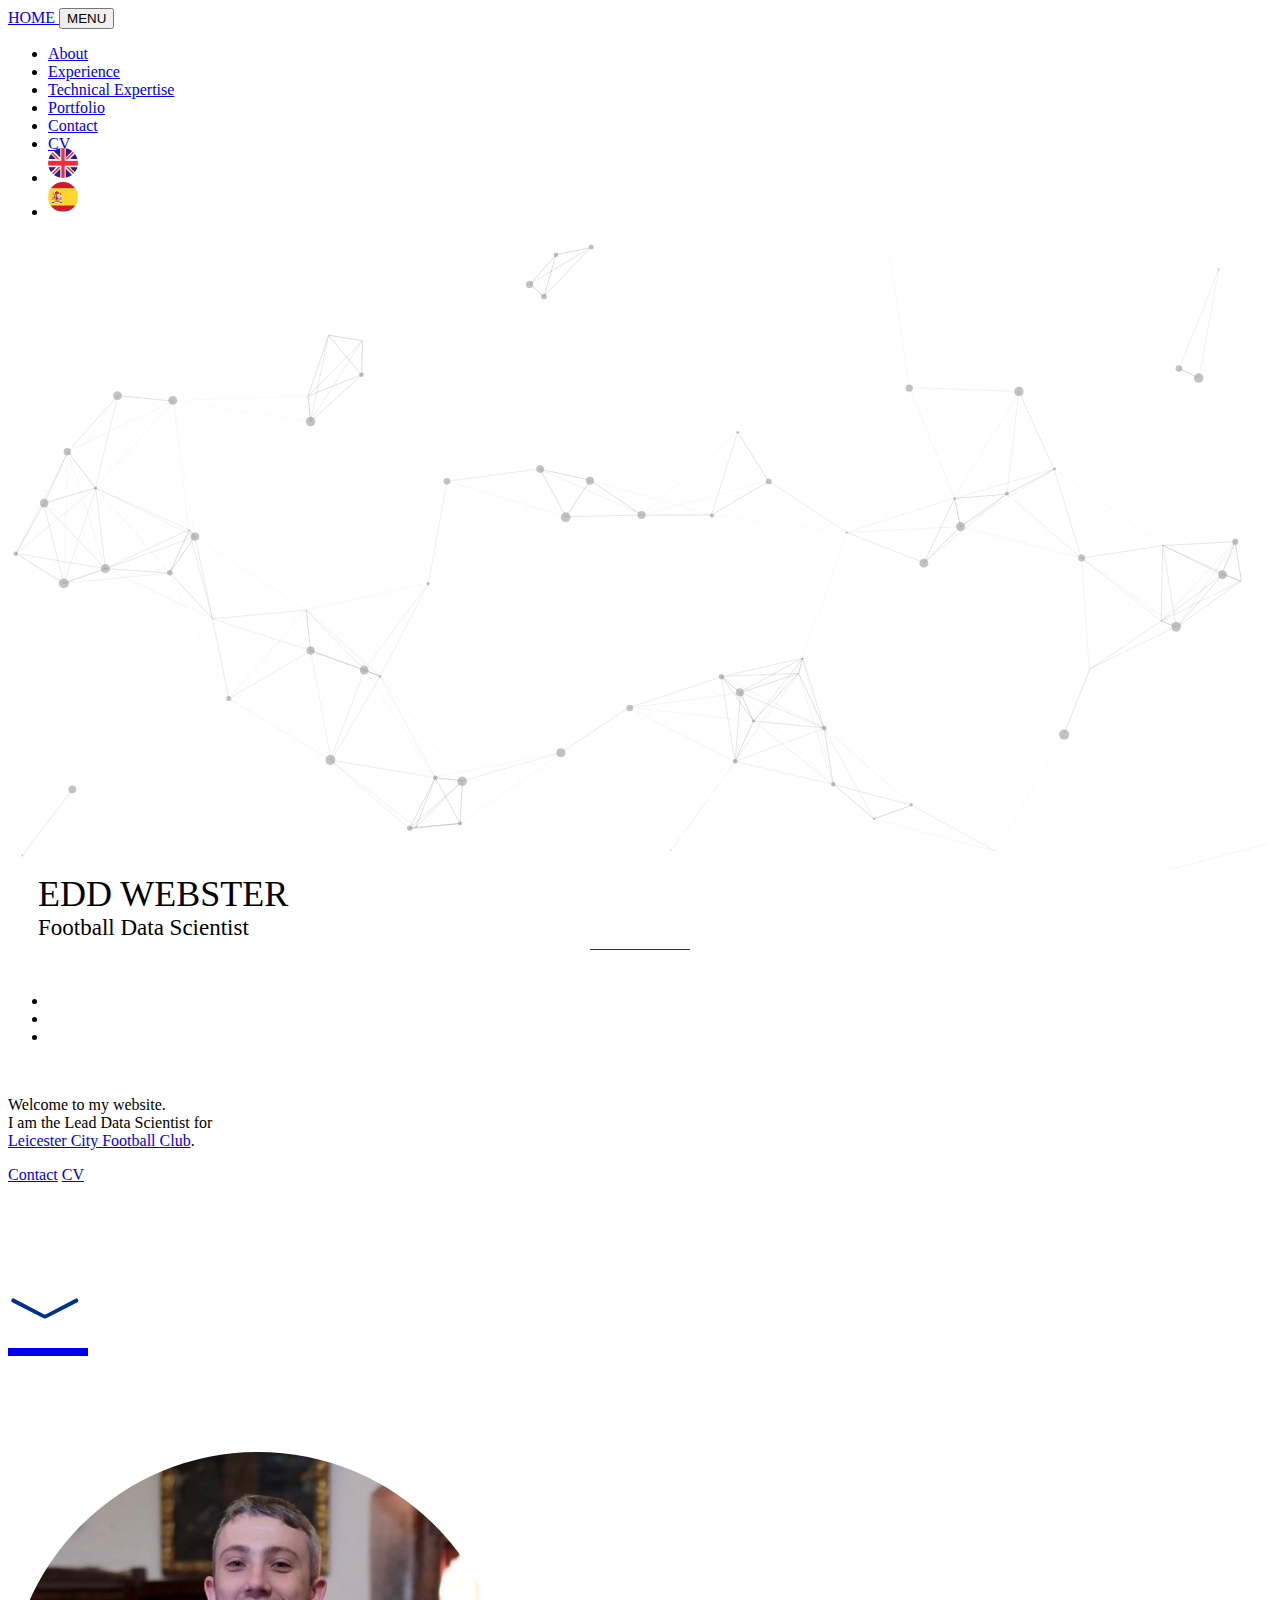
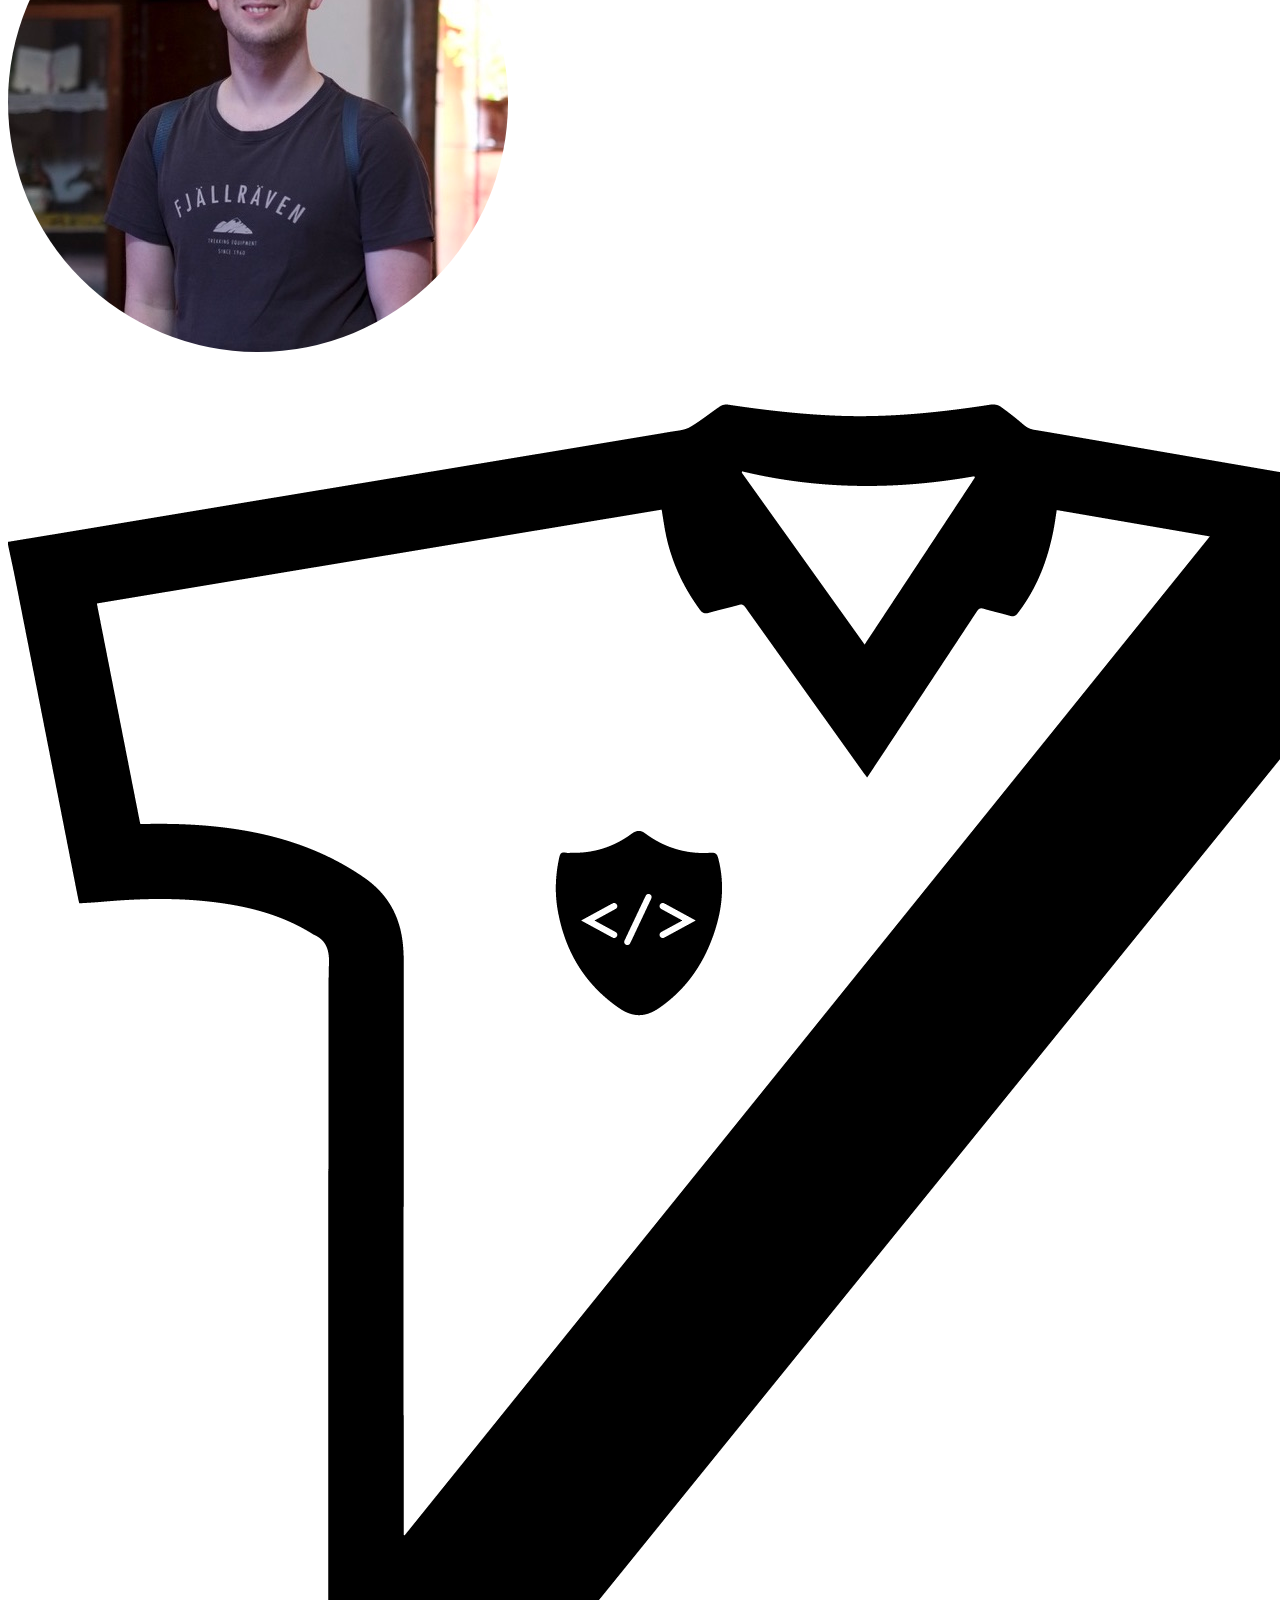
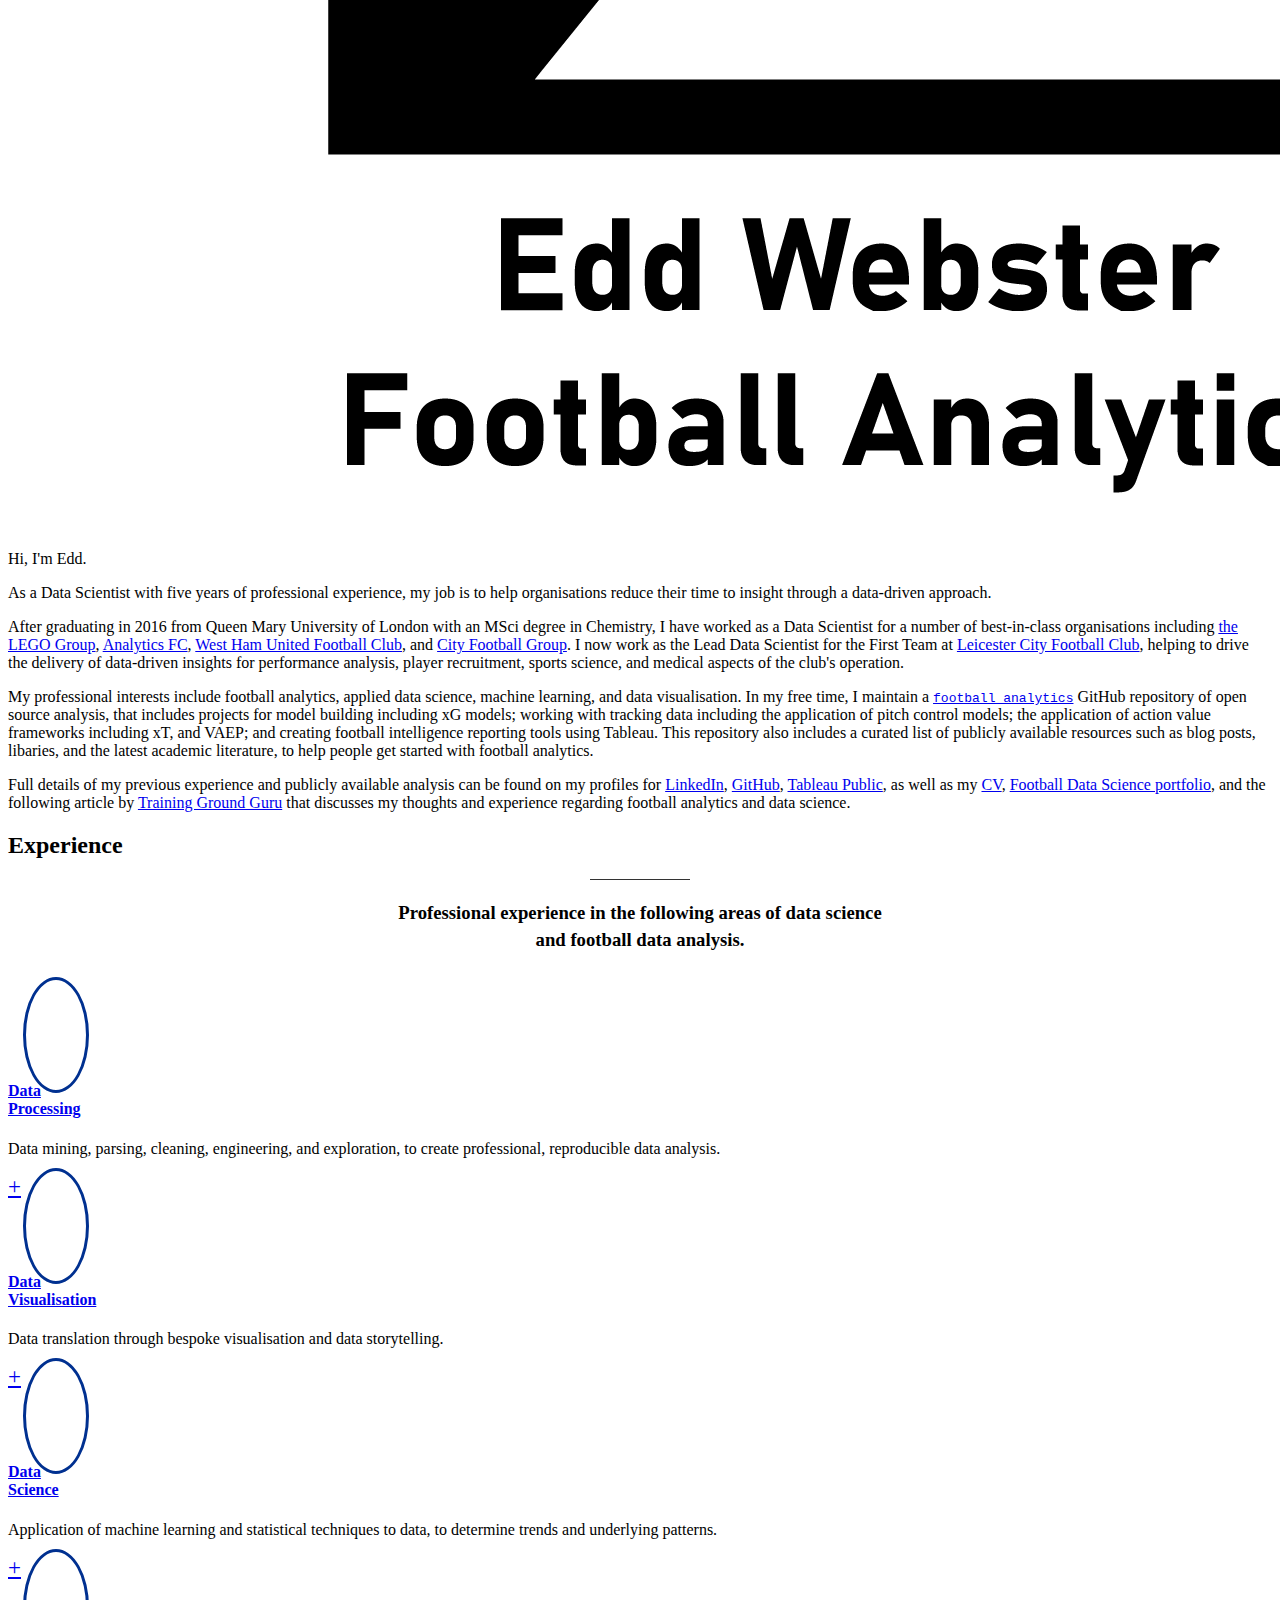
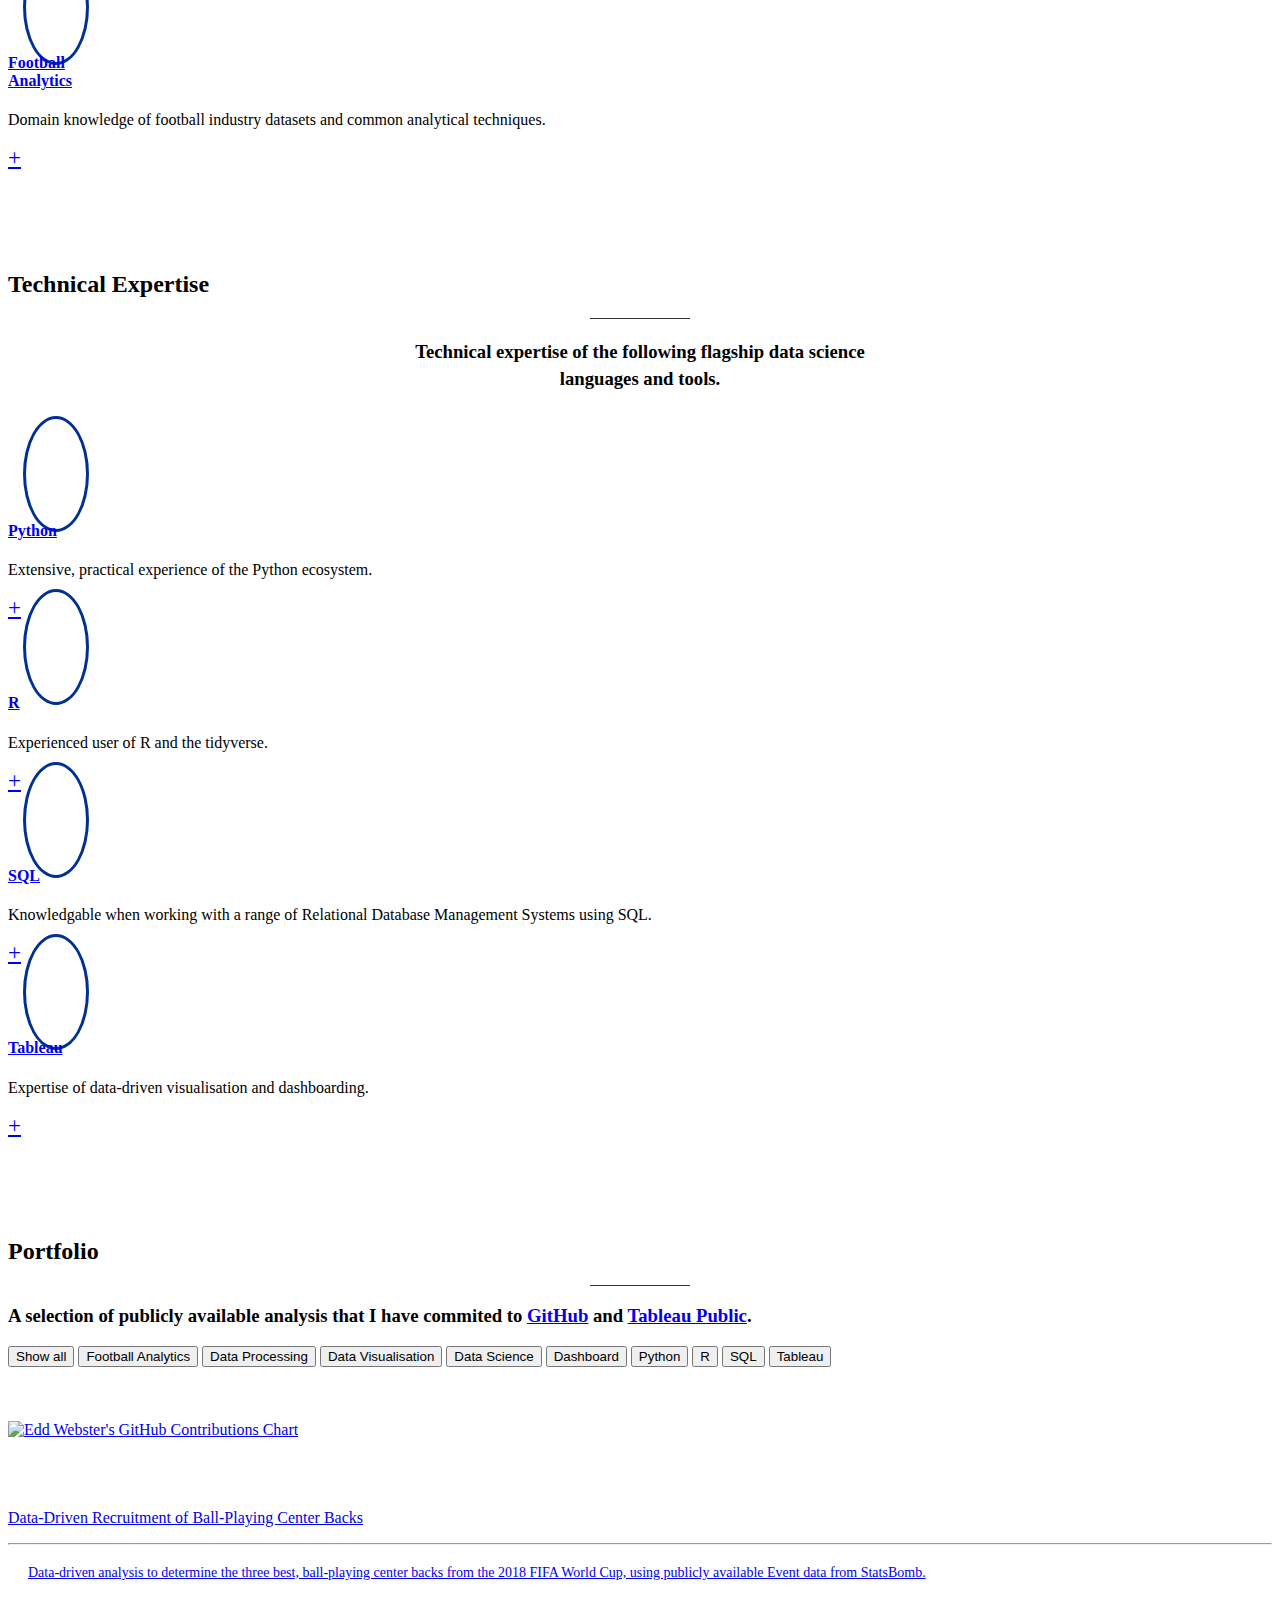
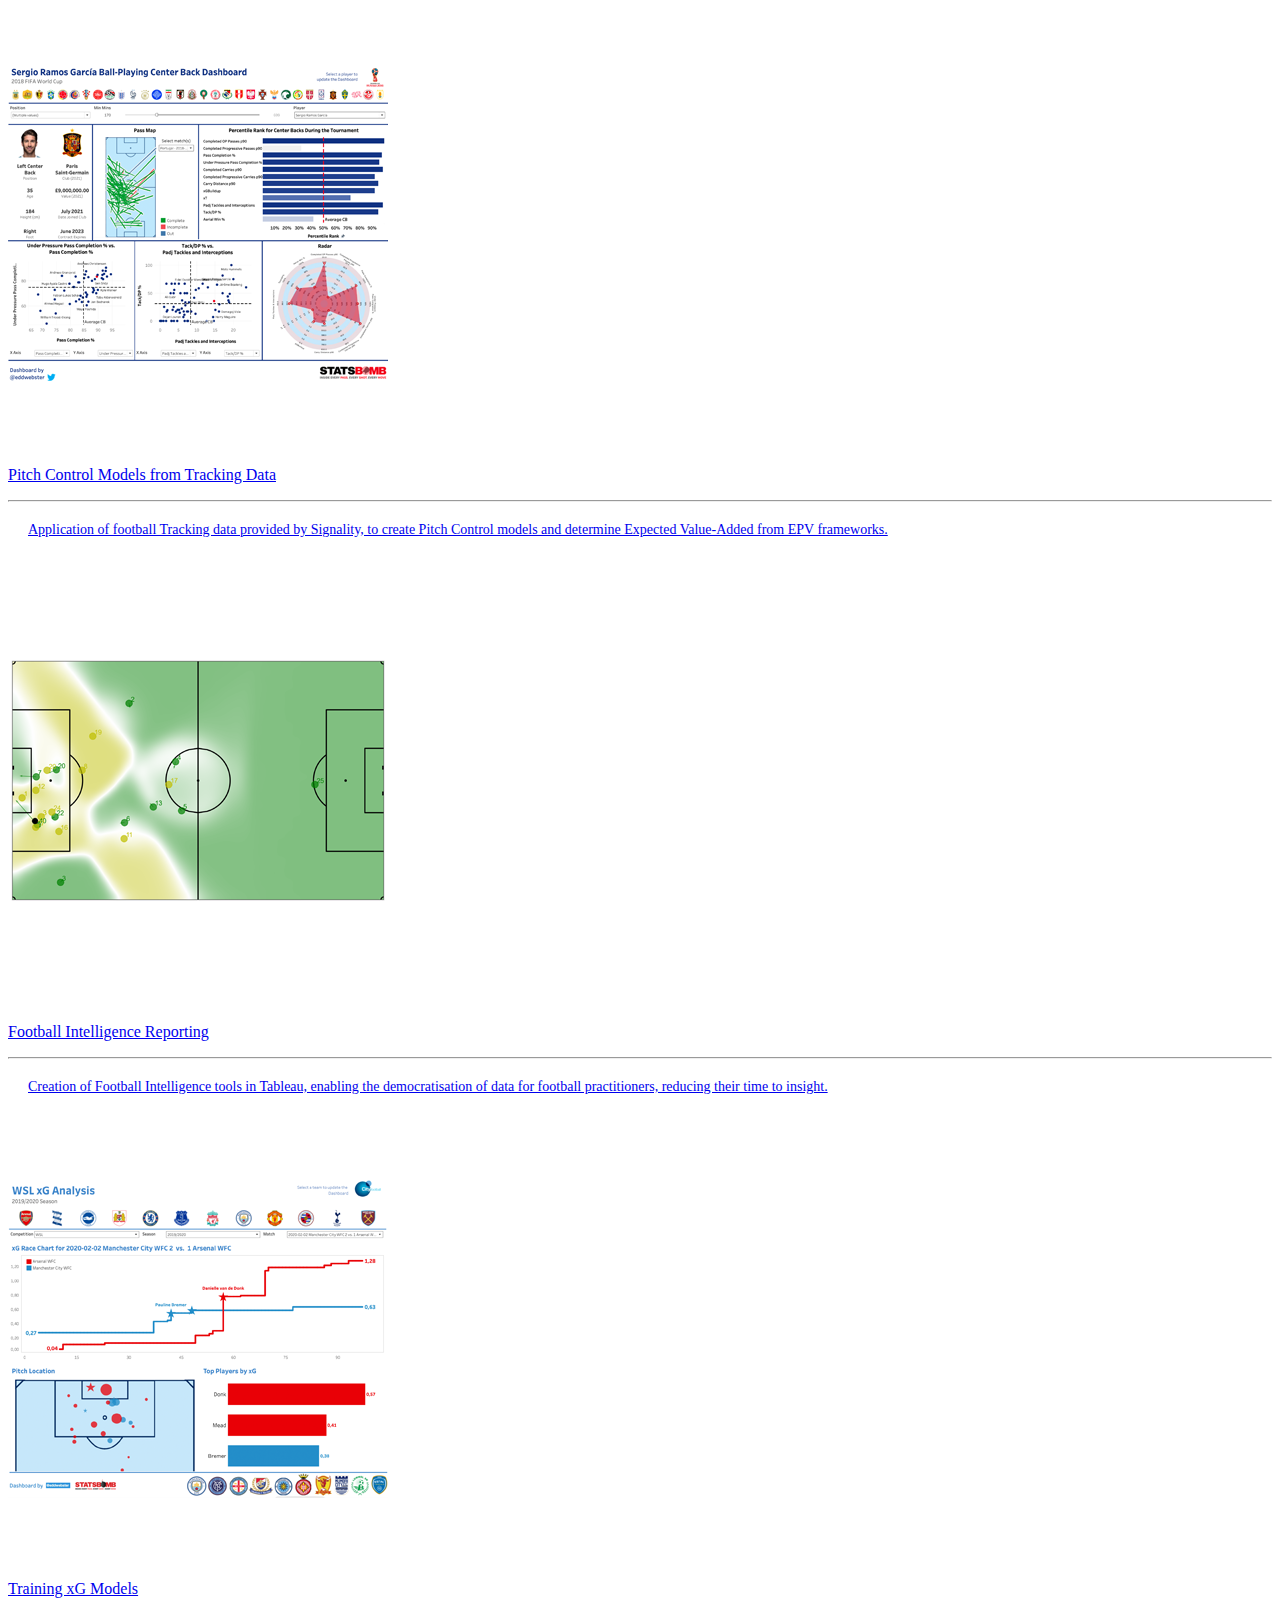
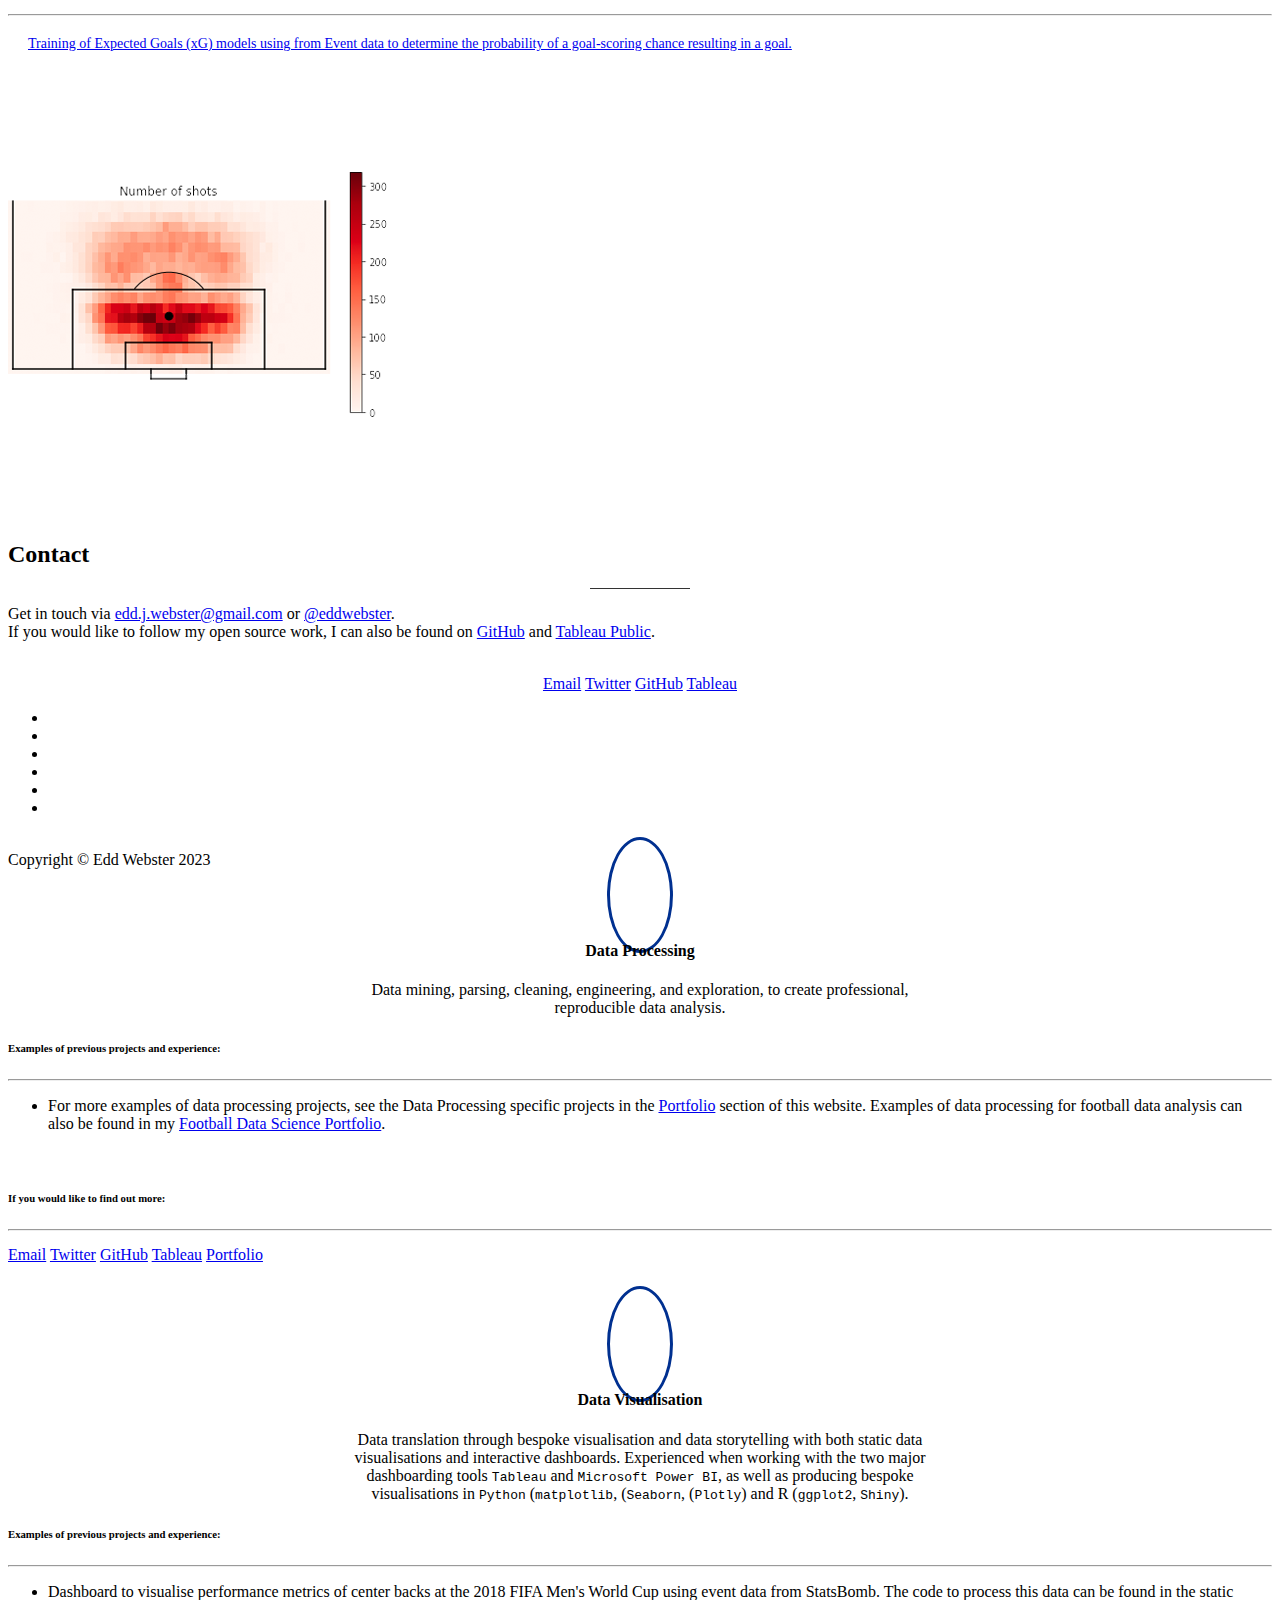
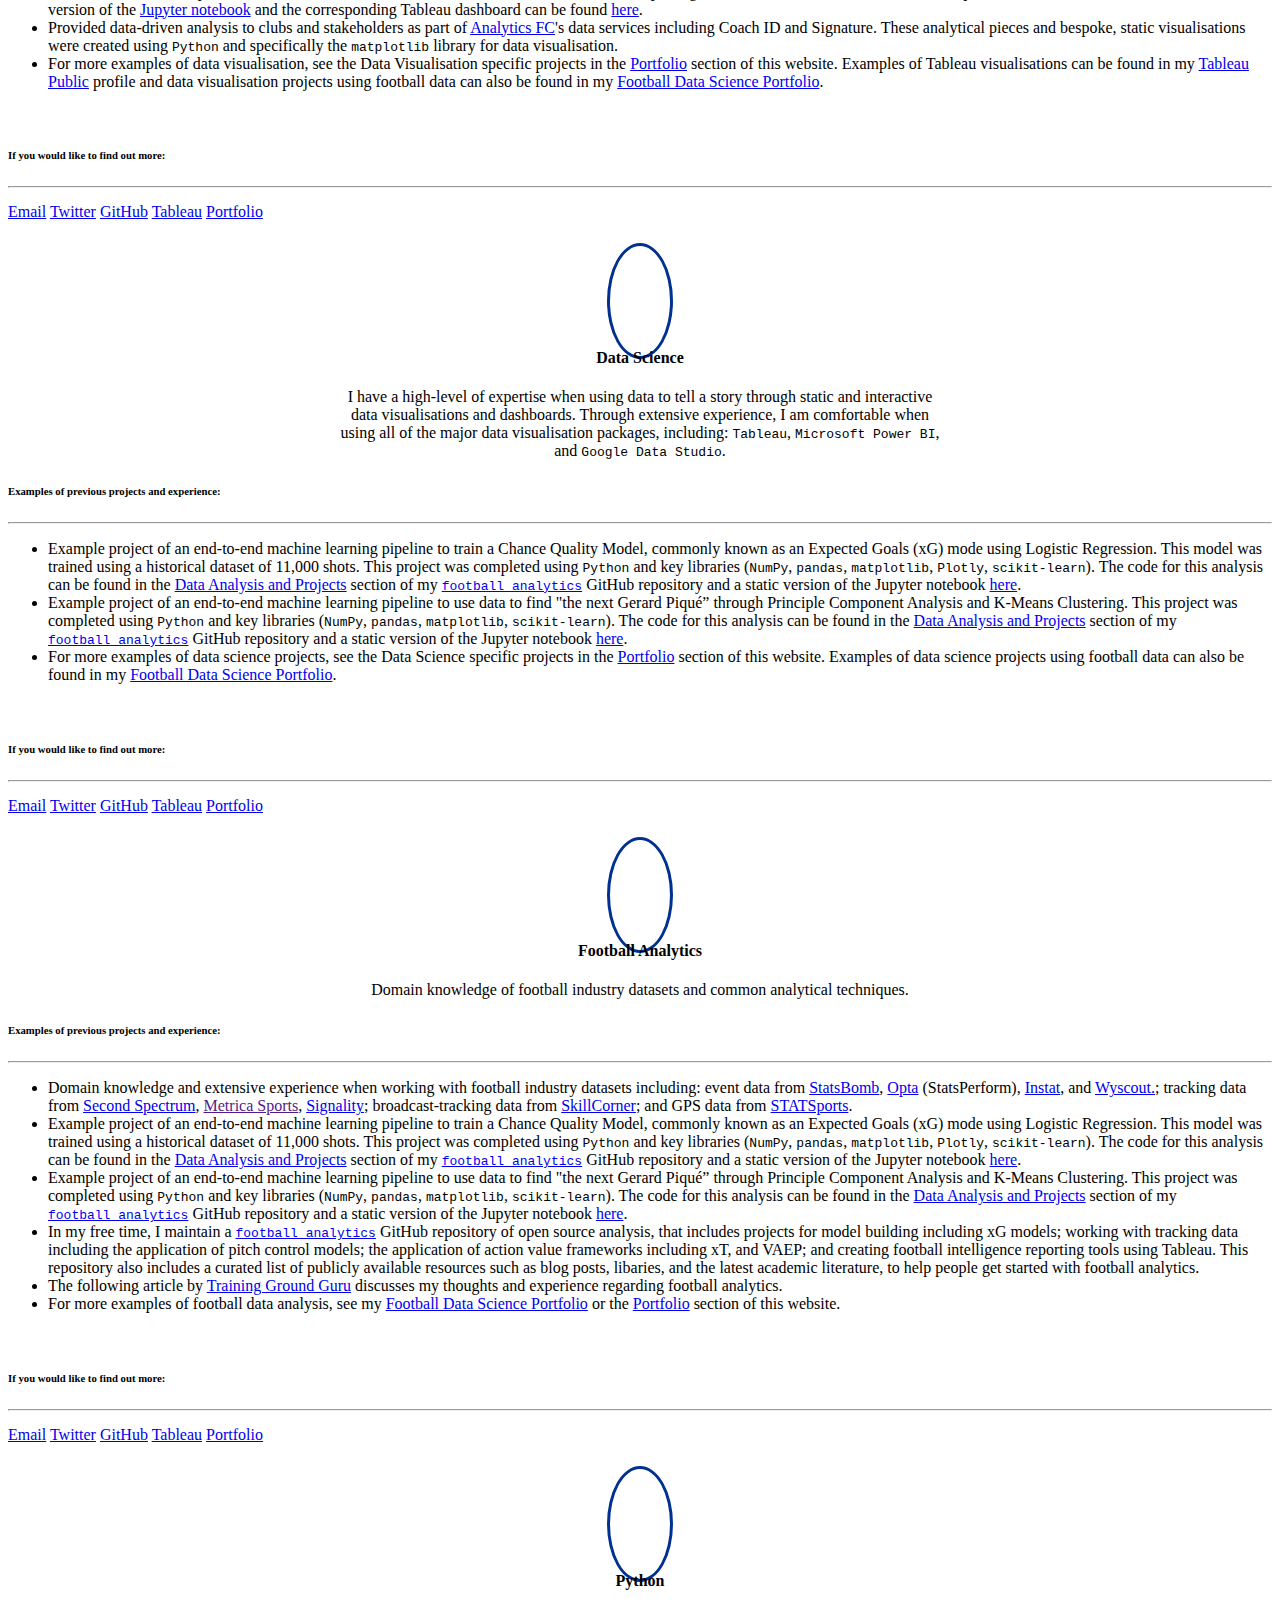
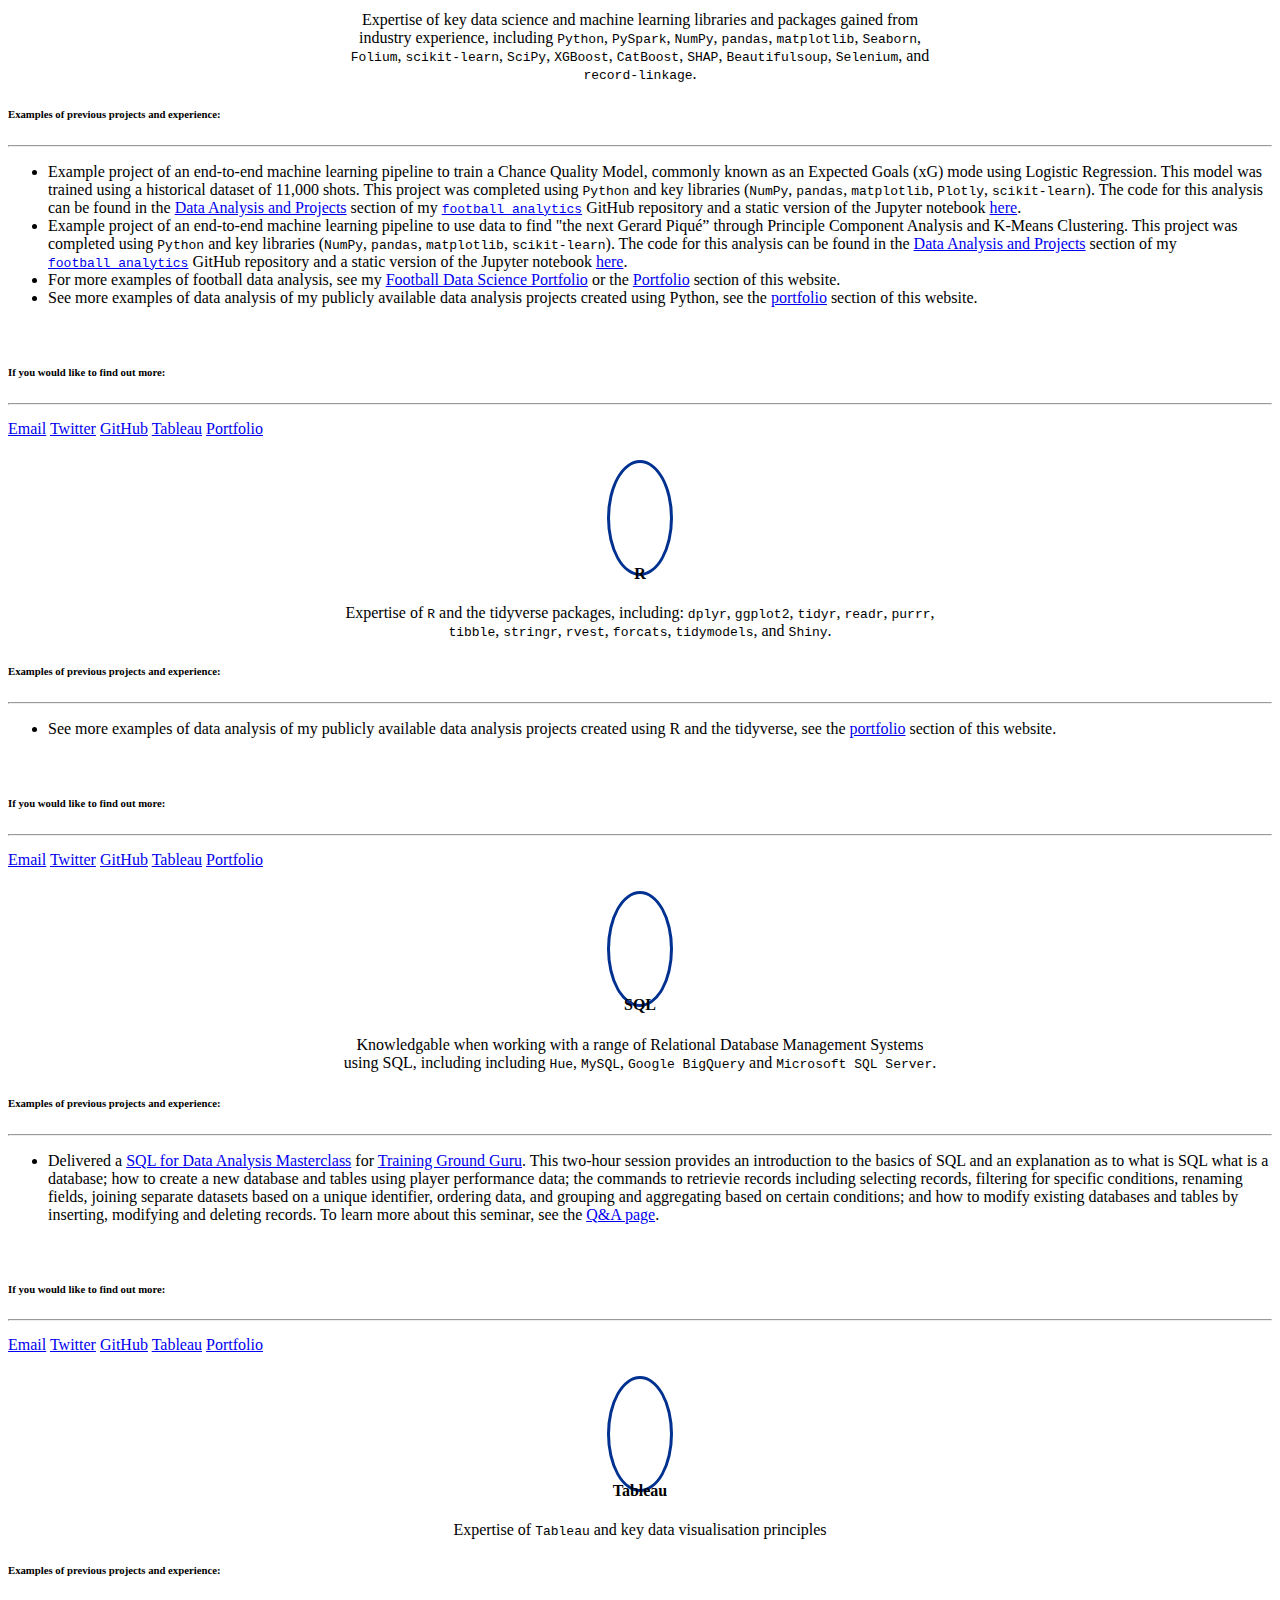
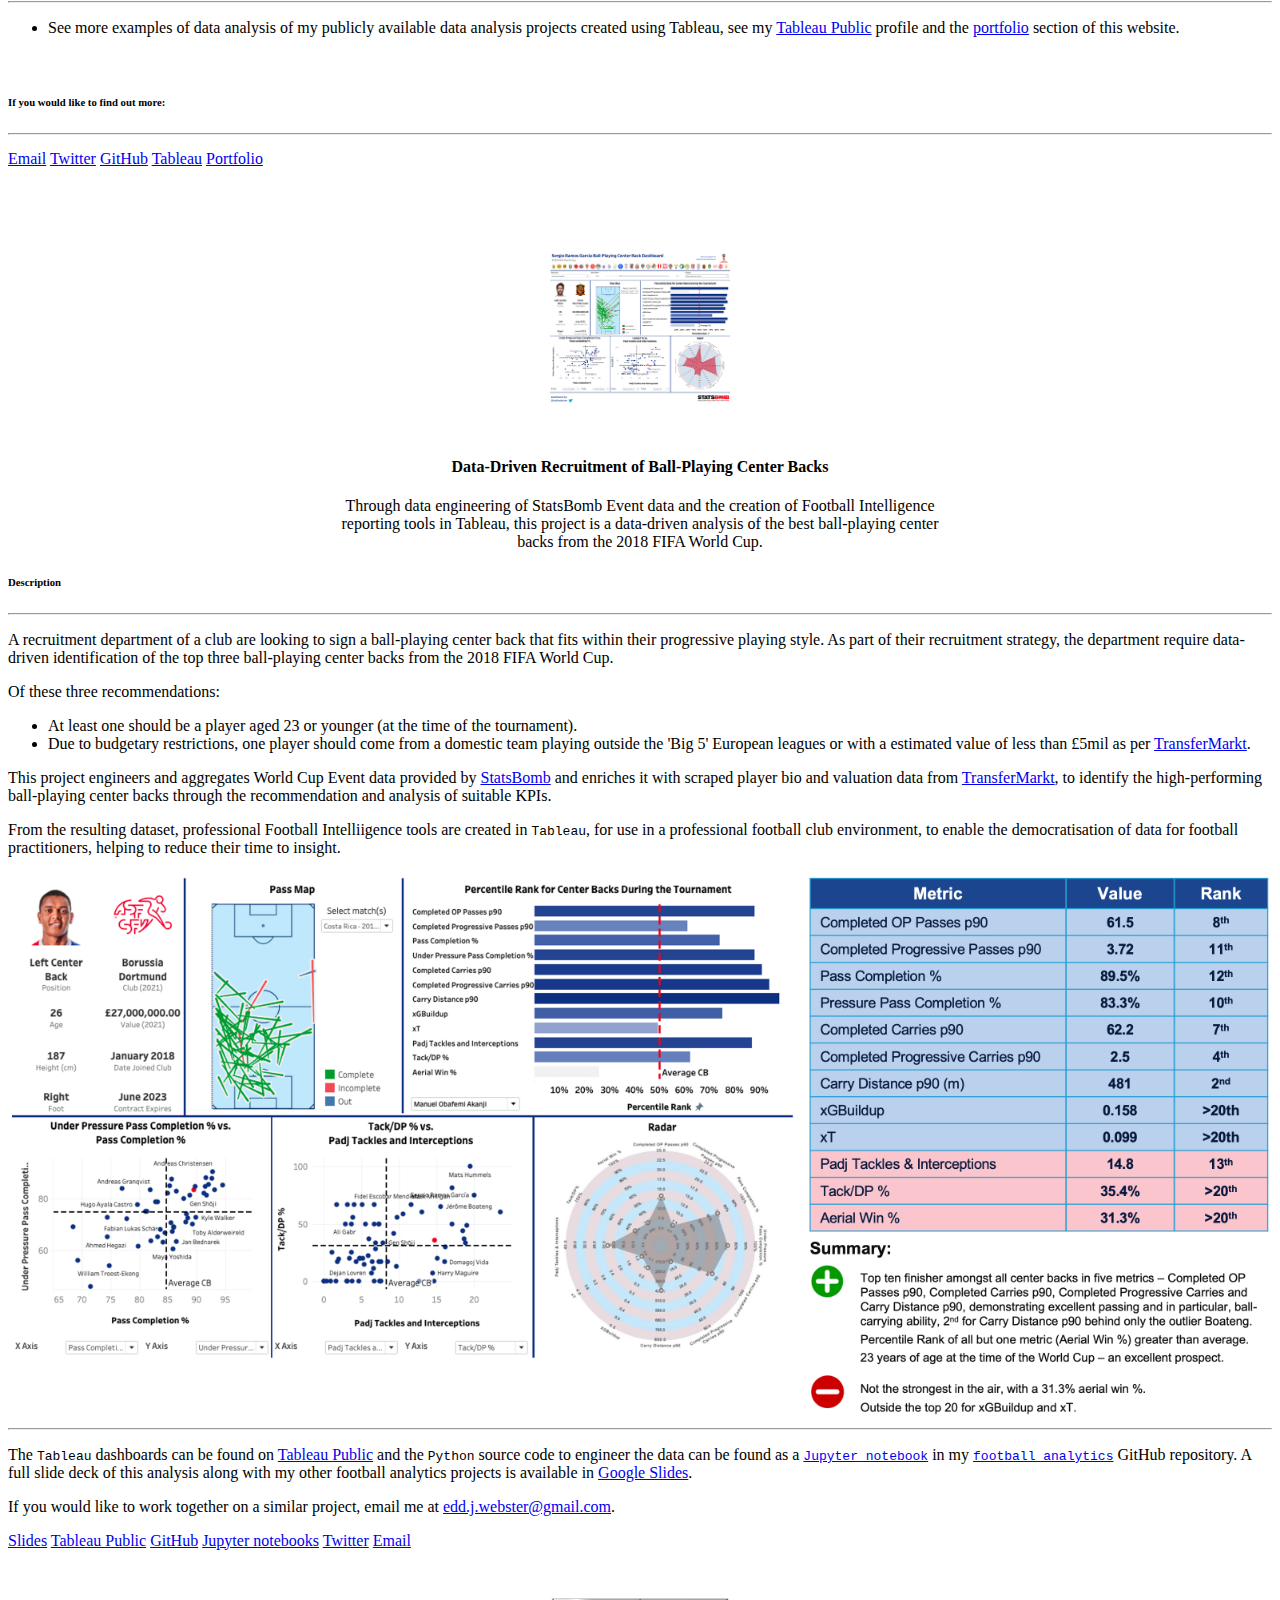
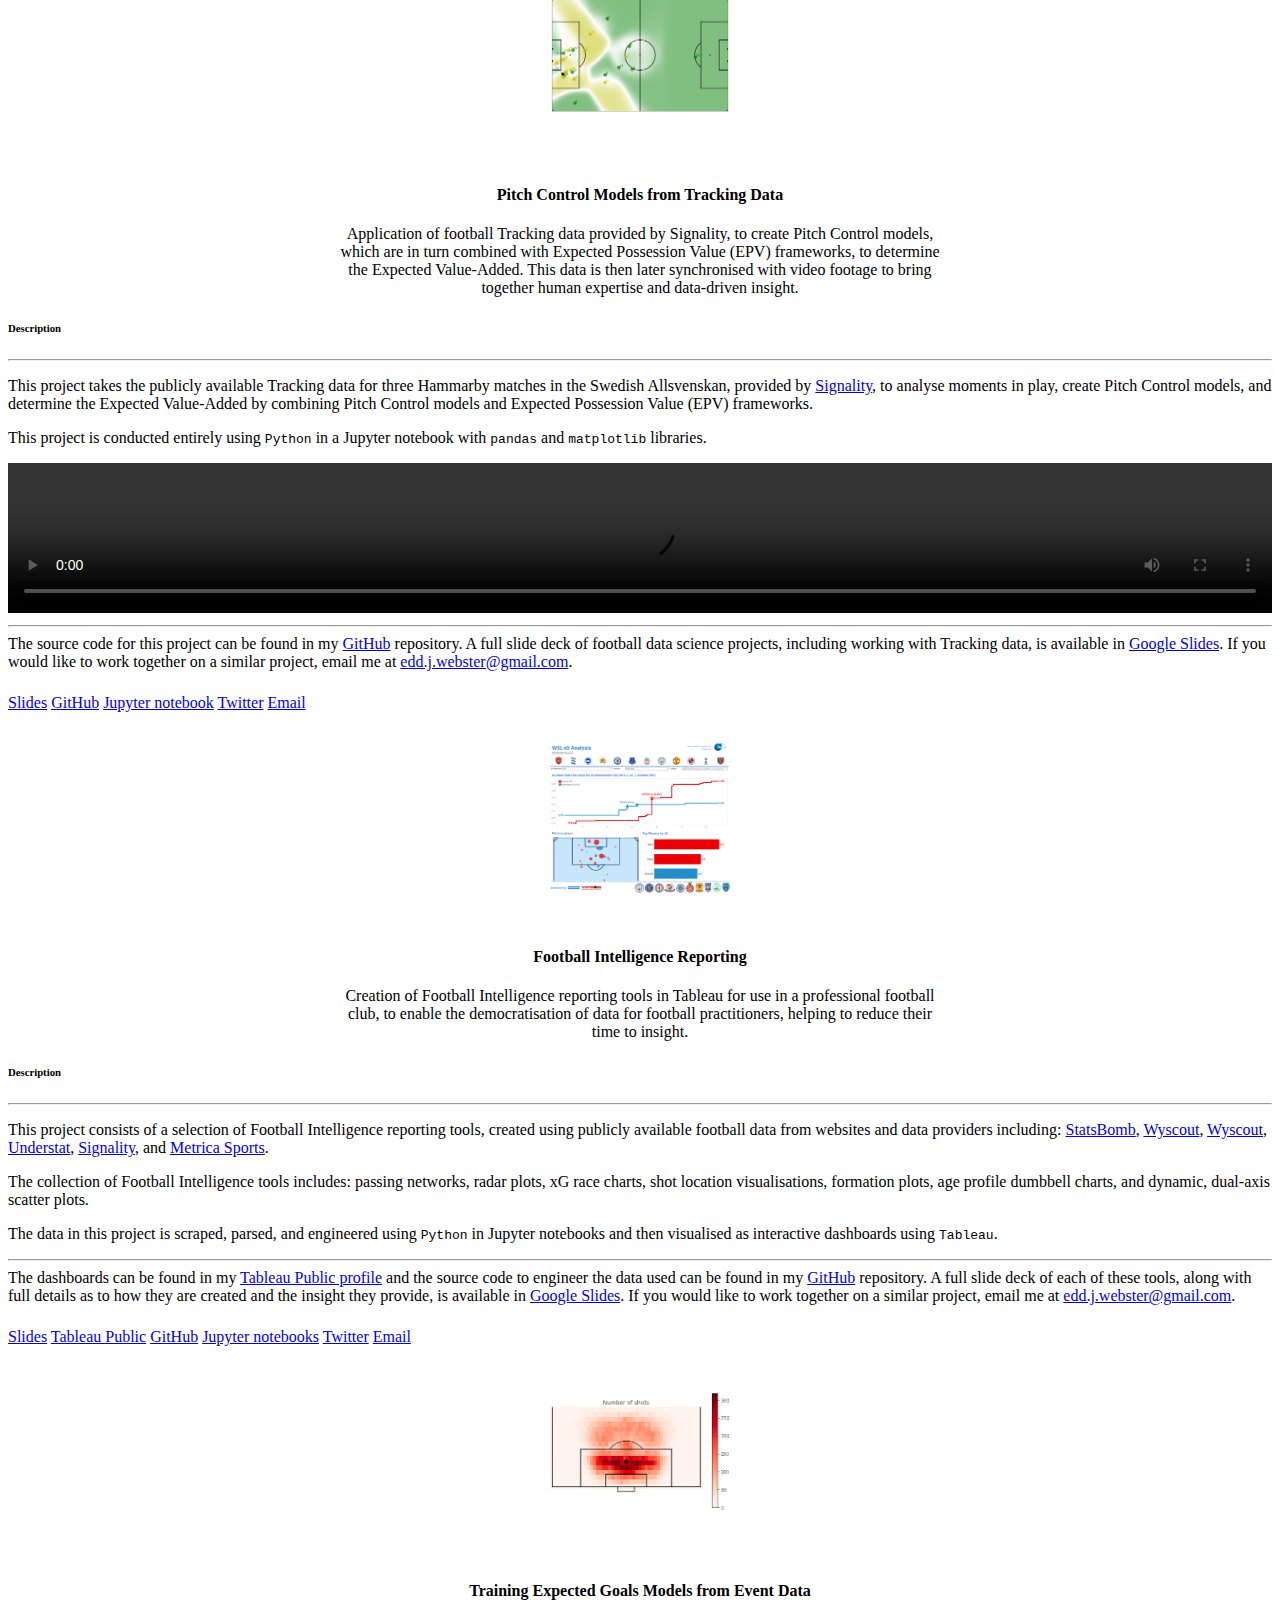
==== index.html @ 06b63a21 "Initial commit" ====
<!DOCTYPE html>
<html lang="en">
  
<meta http-equiv="content-type" content="text/html;charset=utf-8" />
<head>

    <!-- Global site tag (gtag.js) - Google Analytics -->
    <script async src="https://www.googletagmanager.com/gtag/js?id=UA-143476954-1"></script>
    <script>
      window.dataLayer = window.dataLayer || [];
      function gtag(){dataLayer.push(arguments);}
      gtag('js', new Date());

      gtag('config', 'UA-143476954-1');
    </script>

    <meta charset="utf-8">
    <title>Edd Webster | Data Scientist in Football Analytics</title>
    <meta name="viewport" content="width=device-width, initial-scale=1, shrink-to-fit=no">
    <meta name="description" content="Welcome to my page. My name is Edd Webster and I am a Data Scientist in Football Analytics.">
    <meta name="keywords" content="Edd Webster, Football Data Scientist, Lead Data Scientist, Soccer Data Scientist, Football Analytics, Soccer Analytics, Football Data Analytics, Soccer Data Analytics, Sports Analytics, Análisis de Datos de Fútbol, Data Scientist, Data Science, Data Analysis, Data Visualisation, Machine Learning, AI, Statistics, Leicester City, Lego, Data, Football, Soccer, Futbol, Sports, Analytics, Sports Stats, Python, R, SQL, Tableau, Football Data, Football Stats, Soccer Data, Expected Goals, xG">
    <meta name="author" content="Edd Webster">
    <link rel="icon" href="img/logo/Home_single_small.png">

    <!-- Control appearance when shared by social media -->
    <meta property="og:title" content="Edd Webster | Data Scientist in Football Analytics" />
    <meta property="og:image" content="img/logo/Home_single_medium.png" />
    <meta property="og:description" content="Welcome to my page. My name is Edd Webster and I am a Data Scientist in Football Analytics."/>
    <meta property='og:url' content="https://www.eddwebster.com" />
    <meta property="og:type" content="website" />

    <!-- Bootstrap core CSS -->
    <link href="vendor/bootstrap/css/bootstrap.min.css" rel="stylesheet">

    <!-- Custom fonts for this template -->
    <link href="vendor/font-awesome/css/all.css" rel="stylesheet" type="text/css">
    <link href="https://fonts.googleapis.com/css?family=Montserrat:400,700" rel="stylesheet" type="text/css">
    <link href='https://fonts.googleapis.com/css?family=Kaushan+Script' rel='stylesheet' type='text/css'>
    <link href='https://fonts.googleapis.com/css?family=Droid+Serif:400,700,400italic,700italic' rel='stylesheet' type='text/css'>
    <link href='https://fonts.googleapis.com/css?family=Roboto+Slab:400,100,300,700' rel='stylesheet' type='text/css'>

    <!-- Custom styles for this template -->
    <link href="css/agency.css" rel="stylesheet">

  </head>

  <body id="page-top">



    <!--- Navigation -->
    <nav class="navbar main-nav navbar-expand-lg fixed-top" id="mainNav">
      <div class="container">
        <a class="js-scroll-trigger" href="#page-top">
          HOME
        </a>
        <button class="navbar-toggler navbar-toggler-right" type="button" data-toggle="collapse" data-target="#navbarResponsive" aria-controls="navbarResponsive" aria-expanded="false" aria-label="Toggle navigation">
          MENU
          <i class="fa fa-bars"></i>
        </button>
        <div class="collapse navbar-collapse" id="navbarResponsive">
          <ul class="navbar-nav text-uppercase ml-auto">
            <li class="nav-item">
              <a class="nav-link js-scroll-trigger" href="#about">About</a>
            </li>
            <li class="nav-item">
              <a class="nav-link js-scroll-trigger" href="#experience">Experience</a>
            </li>
            <li class="nav-item">
              <a class="nav-link js-scroll-trigger" href="#expertise">Technical Expertise</a>
            </li>
            <li class="nav-item">
              <a class="nav-link js-scroll-trigger" href="#portfolio">Portfolio</a>
            </li>
            <li class="nav-item">
              <a class="nav-link js-scroll-trigger" href="#contact">Contact</a>
            </li>
            <li class="nav-item">
              <a class="nav-link" href="/downloads/EddWebsterCV.pdf" download>CV</a>
            </li>
            <li class="nav-item">
              <a class="nav-link" href="index.html"><img src="./img/flags/en.png" alt="English" style="border-radius: 50%; width: 30px; height: 30px; position: relative; top: -5px"></a>
            </li>
            <li class="nav-item">
              <a class="nav-link" href="index-es.html"><img src="./img/flags/es.png" alt="Español" style="border-radius: 50%; width: 30px; height: 30px; position: relative; top: -5px"></a>
            </li>
          </ul>
        </div>
      </div>
    </nav>



<!--- Landing Section -->
<header class="masthead">
  <div id="particles-js"></div>
  <div class="textlanding">
      <p style="display:inline; font-size: 36px; padding-left: 30px">EDD WEBSTER</p><br>
      <p style="display:inline; font-size: 23px; padding-left: 30px">Football Data Scientist</p>
      <hr style="width: 100px; height: 1px; border:none;color:#333;background-color:#333;">
      <br>
      <ul class="list-inline social-buttons">
        <li class="list-inline-item">
          <a href="mailto:edd.j.webster@gmail.com?Subject=Hello" target="_top">
            <i class="fas fa-at"></i>
          </a>
        </li>
        <li class="list-inline-item social-buttons">
          <a href="https://www.linkedin.com/in/eddwebster" target="_blank">
            <i class="fab fa-linkedin"></i>
          </a>
        </li>
        <li class="list-inline-item social-buttons">
          <a href="https://github.com/eddwebster" target="_blank">
            <i class="fab fa-github" style="color: white"></i>
          </a>
        </li>
      </ul>
      <br>
      <p>Welcome to my website.<br>I am the Lead Data Scientist for<br><a href="https://www.lcfc.com/" target="_blank">Leicester City Football Club</a>.</p>
      <a class="btn btn-primary btn-xl text-uppercase js-scroll-trigger" href="#contact">Contact</a>
      <a class="btn btn-primary btn-xl text-uppercase js-scroll-trigger" href="/downloads/EddWebsterCV.pdf" download>CV</a>
  </div>
  <div class="arrowlanding">
    <a class="js-scroll-trigger" href="#about"><p style="font-size: 80px; color: #003090">&#xfe40;</p></a>
  </div>
</header>


<!-- scripts -->
<script src="js/particles.js"></script>
<script src="js/appHome.js"></script>



<!--- About Section -->
<section id="about" class="bg-light" >
  <div class="container" >

    <div class="row">
      <div class="col-lg-3 text-center">
        <img class="img-fluid" src="img/edd_webster_profile.jpg" alt="Edd Webster profile picture" style="margin-bottom: 30px; border-radius: 50%">
        <br>
        <br>
        <img class="img-fluid" src="img/edd_webster_football_analytics.png" alt="Edd Webster Football Analytics" style="margin-bottom: 30px">
      </div>
      <div class="col-lg-9 text-center text-md-left">
        <p>Hi, I'm Edd.</p>
        <p>As a Data Scientist with five years of professional experience, my job is to help organisations reduce their time to insight through a data-driven approach.</p>
        <p>After graduating in 2016 from Queen Mary University of London with an MSci degree in Chemistry, I have worked as a Data Scientist for a number of best-in-class organisations including <a href="/downloads/EddWebsterCVLEGO.pdf" download>the LEGO Group</a>, <a href="https://analyticsfc.co.uk/" target="_blank">Analytics FC</a>, <a href="https://www.whufc.com/" target="_blank">West Ham United Football Club</a>, and <a href="https://www.cityfootballgroup.com/" target="_blank">City Football Group</a>. I now work as the Lead Data Scientist for the First Team at <a href="https://www.lcfc.com/" target="_blank">Leicester City Football Club</a>, helping to drive the delivery of data-driven insights for performance analysis, player recruitment, sports science, and medical aspects of the club's operation.</p>
        <p>My professional interests include football analytics, applied data science, machine learning, and data visualisation. In my free time, I maintain a <code><a href="https://github.com/eddwebster/football_analytics" target="_blank">football_analytics</a></code> GitHub repository of open source analysis, that includes projects for model building including xG models; working with tracking data including the application of pitch control models; the application of action value frameworks including xT, and VAEP; and creating football intelligence reporting tools using Tableau. This repository also includes a curated list of publicly available resources such as blog posts, libaries, and the latest academic literature, to help people get started with football analytics.</p>
        <p>Full details of my previous experience and publicly available analysis can be found on my profiles for <a href="https://www.linkedin.com/in/eddwebster/" target="_blank">LinkedIn</a>, <a href="https://github.com/eddwebster/" target="_blank">GitHub</a>, <a href="https://public.tableau.com/profile/edd.webster#!/" target="_blank">Tableau Public</a>, as well as my <a href="/downloads/EddWebsterCV.pdf" download>CV</a>, <a href="https://docs.google.com/presentation/d/1EQ4meB5Y2TGuIn3K31OdkvoI-8QlPW2MhZE8UEhZ38c/edit?usp=sharing" target="_blank">Football Data Science portfolio</a>, and the following article by <a href="https://trainingground.guru/articles/edd-webster-from-man-city-to-lego" target="_blank">Training Ground Guru</a > that discusses my thoughts and experience regarding football analytics and data science.
      </div>
    </div>


<!--- 
    <div class="row hide-if-small-screen" style="padding-top: 5%">
      <div class="col-lg-12 text-center">
        <svg width="1000" height="100">
          <line x1="0" y1="50" x2="1000" y2="50" style="stroke:black; stroke-width:1.5" />

          <circle cx="40" cy="50" r="10" stroke="#f8f9fa" stroke-width="6" fill="#003090" />
          <text text-anchor="middle" x="40" y="80" fill="black">2012</text>
          <text font-size="11" text-anchor="middle" x="100" y="30" fill="black">MSci Degree</text>
          <a href="https://www.qmul.ac.uk/" target="_blank"><text style="font-style: italic" font-size="12" text-anchor="middle" x="100" y="80" fill="#808080">QM Univ.</text></a>

          <circle cx="160" cy="50" r="10" stroke="#f8f9fa" stroke-width="6" fill="#003090" />
          <text text-anchor="middle" x="160" y="80" fill="black">2017</text>
          <text font-size="11" text-anchor="middle" x="200" y="30" fill="black">TL</text>
          <a href="https://www.volunteerics.org/" target="_blank"><text style="font-style: italic" font-size="12" text-anchor="middle" x="200" y="80" fill="#808080">ICS</text></a>
          <text font-size="11" text-anchor="middle" x="240" y="30" fill="black">Biz Analyst</text>
          <a href="http://feslighting.co.uk/" target="_blank"><text style="font-style: italic" font-size="12" text-anchor="middle" x="240" y="80" fill="#808080">FES</text></a>

          <circle cx="280" cy="50" r="10" stroke="#f8f9fa" stroke-width="6" fill="#003090" />
          <text text-anchor="middle" x="280" y="80" fill="black">2018</text>
          <text font-size="11" text-anchor="middle" x="340" y="30" fill="black">Lead Data Analyst</text>
          <a href="https://www.tourismholdingslatam.com/" target="_blank"><text style="font-style: italic" font-size="12" text-anchor="middle" x="340" y="80" fill="#808080">THL</text></a>

          <circle cx="400" cy="50" r="10" stroke="#f8f9fa" stroke-width="6" fill="#003090" />
          <text text-anchor="middle" x="400" y="80" fill="black">2019</text>
          <text font-size="11" text-anchor="middle" x="460" y="30" fill="black">MI & Insight Analyst</text>
          <a href="https://www.fisglobal.com/" target="_blank"><text style="font-style: italic" font-size="12" text-anchor="middle" x="460" y="80" fill="#808080">FIS</text></a>
          
          <circle cx="520" cy="50" r="10" stroke="#f8f9fa" stroke-width="6" fill="#003090" />
          <text text-anchor="middle" x="520" y="80" fill="black">2020</text>
          <text font-size="11" text-anchor="middle" x="580" y="30" fill="black">Data & Insight Analyst</text>
          <a href="https://www.cityfootballgroup.com/" target="_blank"><text style="font-style: italic" font-size="12" text-anchor="middle" x="580" y="80" fill="#808080">CFG</text></a>

          <circle cx="640" cy="50" r="10" stroke="#f8f9fa" stroke-width="6" fill="#003090" />
          <text text-anchor="middle" x="640" y="80" fill="black">2021</text>
          <text font-size="11" text-anchor="middle" x="700" y="30" fill="black">Sr. Data Manager</text>
          <a href="https://www.whufc.com/" target="_blank"><text style="font-style: italic" font-size="12" text-anchor="middle" x="700" y="80" fill="#808080">WHUFC</text></a>

          <circle cx="760" cy="50" r="10" stroke="#f8f9fa" stroke-width="6" fill="#003090" />
          <text text-anchor="middle" x="760" y="80" fill="black">2022</text>
          <text font-size="11" text-anchor="middle" x="820" y="30" fill="black">Data Scientist</text>
          <a href="https://www.lego.com/" target="_blank"><text style="font-style: italic" font-size="12" text-anchor="middle" x="820" y="80" fill="#808080">LEGO</text></a>

          <circle cx="880" cy="50" r="10" stroke="#f8f9fa" stroke-width="6" fill="#003090" />
          <text text-anchor="middle" x="880" y="80" fill="black">2023</text>
          <text font-size="11" text-anchor="middle" x="940" y="30" fill="black">Lead Data Scientist</text>
          <a href="https://www.lcfc.com/" target="_blank"><text style="font-style: italic" font-size="12" text-anchor="middle" x="940" y="80" fill="#808080">LCFC</text></a>

        </svg>
      </div>
    </div>
  </div>
-->
</section>



<!--- Experience Section -->
<style>
.experience-logo {
  margin: 15px;
  color: #003090;
  font-size: 45px;
  padding: 30px;
  border-radius: 50%;
  border-color: black;
  border-width: 5px;
  border: solid;
}
.experience-logo:hover {
  color: white;
  background-color: #003090;
}
</style>

<section id="experience" class="bg" >
  <div class="container" >
    <div class="row">
      <div class="col-lg-12 text-center" style="padding-bottom: 3%">
        <h2 class="section-heading text-uppercase">Experience</h2>
        <hr style="width: 100px; height: 1px; border:none;color:#333;background-color:#333;">
        <center><h3 style="max-width: 500px;  line-height: 27px;" class="section-subheading text-muted">Professional experience in the following areas of data science and football data analysis.</h3></center>
      </div>
    </div>
  <div class="row">
    <div class="col-lg-3 text-center">
      <a data-toggle="modal" href="#dataProcessing"><i class="fa fa-wrench experience-logo"></i></a>
      <a data-toggle="modal" href="#dataProcessing"><h4>Data<br>Processing</h4></a>
      <p>Data mining, parsing, cleaning, engineering, and exploration, to create professional, reproducible data analysis.</p>
      <a data-toggle="modal" href="#dataProcessing" style="font-size: 23px">+</a>
    </div>
    <div class="col-lg-3 text-center">
      <a data-toggle="modal" href="#dataVisualisation"><i class="fas fa-chart-bar experience-logo"></i></a>
      <a data-toggle="modal" href="#dataVisualisation"><h4>Data<br>Visualisation</h4></a>
      <p>Data translation through bespoke visualisation and data storytelling.</p>
      <a data-toggle="modal" href="#dataVisualisation" style="font-size: 23px">+</a>
    </div>
    <div class="col-lg-3 text-center">
      <a data-toggle="modal" href="#dataScience"><i class="fa fa-flask experience-logo"></i></a>
      <a data-toggle="modal" href="#dataScience"><h4>Data<br>Science</h4></a>
      <p>Application of machine learning and statistical techniques to data, to determine trends and underlying patterns.</p>
      <a data-toggle="modal" href="#dataScience" style="font-size: 23px">+</a>
    </div>
    <div class="col-lg-3 text-center">
      <a data-toggle="modal" href="#footballAnalytics"><i class="fa fa-futbol experience-logo"></i></a>
      <a data-toggle="modal" href="#footballAnalytics"><h4>Football<br>Analytics</h4></a>
      <p>Domain knowledge of football industry datasets and common analytical techniques.</p>
      <a data-toggle="modal" href="#footballAnalytics" style="font-size: 23px">+</a>
    </div>
  </div>
</section>



<!--- Expertise Section -->
<section class="expertise" id="expertise" style="padding-top: 0px; padding-bottom: 0px">
  <div class="parallaxwebsite">
    <div class="container" style="padding-top: 80px; padding-bottom: 80px">
      <div class="container" >
        <div class="row">
          <div class="col-lg-12 text-center" style="padding-bottom: 3%">
            <h2 class="section-heading text-uppercase">Technical Expertise</h2>
            <hr style="width: 100px; height: 1px; border:none;color:#333; background-color:#333;">
            <center><h3 style="max-width: 500px; line-height: 27px;" class="section-subheading text-muted"><b>Technical expertise of the following flagship data science languages and tools.</b></h3></center>
          </div>
      </div>
      <div class="row">
        <div class="col-lg-3 text-center">
          <a data-toggle="modal" href="#python"><i class="fab fa-python experience-logo"></i></a>
          <a data-toggle="modal" href="#python"><h4><b>Python</b></h4></a>
          <p>Extensive, practical experience of the Python ecosystem.</p>
          <a data-toggle="modal" href="#python" style="font-size: 23px">+</a>
        </div>
        <div class="col-lg-3 text-center">
          <a data-toggle="modal" href="#r"><i class="fab fa-r-project experience-logo"></i></a>
          <a data-toggle="modal" href="#r"><h4><b>R</b></h4></a>
          <p>Experienced user of R and the tidyverse.</p>
          <a data-toggle="modal" href="#r" style="font-size: 23px">+</a>
        </div>
        <div class="col-lg-3 text-center">
          <a data-toggle="modal" href="#sql"><i class="fas fa-database experience-logo"></i></a>
          <a data-toggle="modal" href="#sql"><h4><b>SQL</b></h4></a>
          <p>Knowledgable when working with a range of Relational Database Management Systems using SQL.</p>
          <a data-toggle="modal" href="#sql" style="font-size: 23px">+</a>
        </div>
        <div class="col-lg-3 text-center">
          <a data-toggle="modal" href="#tableau"><i class="fas fa-chart-area experience-logo"></i></a>
          <a data-toggle="modal" href="#tableau"><h4><b>Tableau</b></h4></a>
          <p>Expertise of data-driven visualisation and dashboarding.</p>
          <a data-toggle="modal" href="#tableau" style="font-size: 23px">+</a>
        </div>
      </div>
    </div>
  </div>
</section>



<!--- Portfolio Section -->

<style>
.explanation_portfolio{
  font-size: 14px;
  margin: 20px;
}
</style>

    <section class="bg-light" id="portfolio">
      <div class="container">
        <div class="row">
          <div class="col-lg-12 text-center">
            <h2 class="section-heading text-uppercase">Portfolio</h2>
            <hr style="width: 100px; height: 1px; border:none;color:#333;background-color:#333;">
            <h3 class="section-subheading text-muted">A selection of publicly available analysis that I have commited to <a href="https://github.com/eddwebster" target="_blank">GitHub</a> and <a href="https://public.tableau.com/app/profile/edd.webster" target="_blank">Tableau Public</a>.</h3>
            <div id="portfolio-button-container">
              <button class="btn btn-secondary active" data-portfolio-section="all">Show all</button>
              <button class="btn btn-secondary" data-portfolio-section="football">Football Analytics</button>
              <button class="btn btn-secondary" data-portfolio-section="dp">Data Processing</button>
              <button class="btn btn-secondary" data-portfolio-section="dataviz">Data Visualisation</button>
              <button class="btn btn-secondary" data-portfolio-section="ds">Data Science</button>
              <button class="btn btn-secondary" data-portfolio-section="dashboard">Dashboard</button>
              <button class="btn btn-secondary" data-portfolio-section="python">Python</button>
              <button class="btn btn-secondary" data-portfolio-section="r">R</button>
              <button class="btn btn-secondary" data-portfolio-section="sql">SQL</button>
              <button class="btn btn-secondary" data-portfolio-section="tableau">Tableau</button>
            </div>
            <br><br><br>
            <div class="col-12 social padding">
              <a href="https://github.com/eddwebster" target="_blank"><img src="http://ghchart.rshah.org/003090/eddwebster"  width="100%" alt="Edd Webster's GitHub Contributions Chart"/></a>
            </div>
          <br>
          </div>
        </div>
        <br><br>
        <div id="portfolio-items" class="row">

          <div class="col-md-3 col-sm-6 portfolio-item show column football dataviz dashboard tableau python dp">
            <a class="portfolio-link" data-toggle="modal" href="#wc-cb">
              <div class="portfolio-hover">
                <div class="portfolio-hover-content">
                  <p>Data-Driven Recruitment of Ball-Playing Center Backs</p>
                  <hr>
                  <p class="explanation_portfolio">Data-driven analysis to determine the three best, ball-playing center backs from the 2018 FIFA World Cup, using publicly available Event data from StatsBomb.</p>
                </div>
              </div>
              <img class="img-fluid" src="img/portfolio/wc-cb.png" alt="Recruitment Analysis of Ball-playing Center Backs">
            </a>
          </div>
          
          <div class="col-md-3 col-sm-6 portfolio-item show column football dataviz python dp ds">
            <a class="portfolio-link" data-toggle="modal" href="#tracking">
              <div class="portfolio-hover">
                <div class="portfolio-hover-content">
                  <p>Pitch Control Models from Tracking Data</p>
                  <hr>
                  <p class="explanation_portfolio">Application of football Tracking data provided by Signality, to create Pitch Control models and determine Expected Value-Added from EPV frameworks.</p>
                </div>
              </div>
              <img class="img-fluid" src="img/portfolio/tracking.png" alt="Application of Tracking data in Python to create Pitch Control models">
            </a>
          </div>

          <div class="col-md-3 col-sm-6 portfolio-item show column football dataviz dashboard tableau dp">
            <a class="portfolio-link" data-toggle="modal" href="#footballintelligence">
              <div class="portfolio-hover">
                <div class="portfolio-hover-content">
                  <p>Football Intelligence Reporting</p>
                  <hr>
                  <p class="explanation_portfolio">Creation of Football Intelligence tools in Tableau, enabling the democratisation of data for football practitioners, reducing their time to insight.</p>
                </div>
              </div>
              <img class="img-fluid" src="img/portfolio/footballintelligence.png" alt="Football Intelligence reporting tools in Tableau for football practitioners">
            </a>
          </div>

          <div class="col-md-3 col-sm-6 portfolio-item show column dataviz python dp ds football">
            <a class="portfolio-link" data-toggle="modal" href="#xg">
              <div class="portfolio-hover">
                <div class="portfolio-hover-content">
                  <p>Training xG Models</p>
                  <hr>
                  <p class="explanation_portfolio">Training of Expected Goals (xG) models using from Event data to determine the probability of a goal-scoring chance resulting in a goal.</p>
                </div>
              </div>
              <img class="img-fluid" src="img/portfolio/xg.png" alt="Training Expected Goal models to detemine the probability of goal-scoring chance resulting in a goal.">
            </a>
          </div>    

        </div>
      </div>
    </section>



<!--- Twitter Timeline Section -->    
  <section id="services" class="bg" >
    <div class="container">
      <div class="row">
        <div class="col-12 social padding">
          <a class="twitter-timeline" data-width="1200" data-height="600" data-link-color="#0396C9" href="https://twitter.com/eddwebster?ref_src=twsrc%5Etfw"></a><script async src="https://platform.twitter.com/widgets.js" charset="utf-8"></script>
        </div>
      </div>
    </div>
  </section>


<!--- Contact Section -->
  <section id="contact" class="bg-light">
    <div class="container">
      <div class="row">
        <div class="col-lg-12 text-center">
          <h2 class="section-heading text-uppercase" style="color: black">Contact</h2>
          <hr style="width: 100px; height: 1px; border:none;color:#333;background-color:#333;">
          <p>Get in touch via <a href="mailto:edd.j.webster@gmail.com?Subject=Hello" target="_top">edd.j.webster@gmail.com</a> or <a href="https://twitter.com/eddwebster" target="_blank">@eddwebster</a>.<br>If you would like to follow my open source work, I can also be found on <a href="https://github.com/eddwebster/" target="_blank">GitHub</a> and <a href="https://public.tableau.com/profile/edd.webster#!/" target="_blank">Tableau Public</a>.</p>
          <br>
          <div style="text-align:center">
            <a class="btn btn-primary btn-xl text-uppercase js-scroll-trigger" href="mailto:edd.j.webster@gmail.com?Subject=Hello" target="_top">Email</a>
            <a class="btn btn-primary btn-xl text-uppercase js-scroll-trigger" href="https://twitter.com/eddwebster" target="_blank">Twitter</a>
            <a class="btn btn-primary btn-xl text-uppercase js-scroll-trigger" href="https://github.com/eddwebster/" target="_blank">GitHub</a>
            <a class="btn btn-primary btn-xl text-uppercase js-scroll-trigger" href="https://public.tableau.com/profile/edd.webster#!/" target="_blank">Tableau</a>
          </div>
        </div>
      </div>
  </section>



<!--- Footer Section -->
  <footer>
    <div class="container-fluid">
      <div class="row text-center">
        <div class="col-md-12">
          <ul class="list-inline social-buttons">
            <li class="list-inline-item">
              <a href="mailto:edd.j.webster@gmail.com?Subject=Hello" target="_top">
                <i class="fas fa-at"></i>
              </a>
            </li>
            <li class="list-inline-item social-buttons">
              <a href="https://www.linkedin.com/in/eddwebster" target="_blank">
                <i class="fab fa-linkedin"></i>
              </a>
            </li>
            <li class="list-inline-item social-buttons">
              <a href="https://github.com/eddwebster" target="_blank">
                <i class="fab fa-github" style="color: white"></i>
              </a>
            </li>
            <li class="list-inline-item social-buttons">
              <a href="/downloads/EddWebsterCV.pdf" download>
                <i class="fa fa-file" style="color: white"></i>
              </a>
            </li>
            <li class="list-inline-item social-buttons">
              <a href="https://twitter.com/eddwebster" target="_blank">
                <i class="fab fa-twitter"></i>
              </a>
            </li>
            <li class="list-inline-item social-buttons">
              <a href="https://public.tableau.com/profile/edd.webster#!/" target="_blank">
                <i class="fas fa-chart-area" style="color: white"></i>
              </a>
            </li>
          </ul>
        </div>
      </div>
    </div>
    <br>
    <div class="container">
      <div class="row text-center">
        <div class="col-md-12">
          <span class="copyright">Copyright &copy; Edd Webster 2023</span>
        </div>
      </div>
    </div>
  </footer>



<!--- Modal Section -->

    <!-- Data Processing -->
    <center><div class="portfolio-modal modal fade" id="dataProcessing" tabindex="-1" role="dialog" aria-hidden="true">
      <div class="modal-dialog h-100">
        <div class="modal-content">
          <div class="close-modal" data-dismiss="modal">
            <div class="lr">
              <div class="rl"></div>
            </div>
          </div>
          <div class="container">
            <div class="row">
              <div class="col-lg-10 mx-auto">
                <div class="modal-body">
                  <i class="fa fa-wrench experience-logo"></i>
                  <h4>Data Processing</h4>
                  <p style="max-width: 600px">Data mining, parsing, cleaning, engineering, and exploration, to create professional, reproducible data analysis.</p>
                  <div style="text-align: left">
                    <h6>Examples of previous projects and experience:</h6>
                    <hr>
                    <ul>
                      <li>For more examples of data processing projects, see the Data Processing specific projects in the <a href="#portfolio"  target="_blank">Portfolio</a> section of this website. Examples of data processing for football data analysis can also be found in my <a href="https://docs.google.com/presentation/d/1EQ4meB5Y2TGuIn3K31OdkvoI-8QlPW2MhZE8UEhZ38c/edit?usp=sharing" target="_blank">Football Data Science Portfolio</a>.</li>
                    </ul>
                    <br>
                    <h6>If you would like to find out more:</h6>
                    <hr>
                    <div style="margin-top: 15px;">
                       <a class="btn btn-secondary btn text-uppercase js-scroll-trigger" href="mailto:edd.j.webster@gmail.com?Subject=Hello" target="_top">Email</a>
                       <a class="btn btn-secondary btn text-uppercase js-scroll-trigger" href="https://twitter.com/eddwebster" target="_blank">Twitter</a>
                       <a class="btn btn-secondary btn text-uppercase js-scroll-trigger" href="https://github.com/eddwebster" target="_blank">GitHub</a>
                       <a class="btn btn-secondary btn text-uppercase js-scroll-trigger" href="https://public.tableau.com/profile/edd.webster#!/" target="_blank">Tableau</a>
                       <a class="btn btn-secondary btn text-uppercase js-scroll-trigger" href="https://docs.google.com/presentation/d/1EQ4meB5Y2TGuIn3K31OdkvoI-8QlPW2MhZE8UEhZ38c/edit?usp=sharing" target="_blank">Portfolio</a>
                     </div>
                     <br><br><br>
                  </div>
              </div>
            </div>
          </div>
        </div>
      </div>
    </div></center>



    <!-- Data Visualisation -->
    <center><div class="portfolio-modal modal fade" id="dataVisualisation" tabindex="-1" role="dialog" aria-hidden="true">
      <div class="modal-dialog h-100">
        <div class="modal-content">
          <div class="close-modal" data-dismiss="modal">
            <div class="lr">
              <div class="rl"></div>
            </div>
          </div>
          <div class="container">
            <div class="row">
              <div class="col-lg-10 mx-auto">
                <div class="modal-body">
                  <i class="fas fa-chart-bar experience-logo"></i>
                  <h4>Data Visualisation</h4>
                  <p style="max-width: 600px">Data translation through bespoke visualisation and data storytelling with both static data visualisations and interactive dashboards. Experienced when working with the two major dashboarding tools <code>Tableau</code> and <code>Microsoft Power BI</code>, as well as producing bespoke visualisations in <code>Python</code> (<code>matplotlib</code>, (<code>Seaborn</code>, (<code>Plotly</code>) and R (<code>ggplot2</code>, <code>Shiny</code>).</p>
                  <div style="text-align: left">
                    <h6>Examples of previous projects and experience:</h6>
                    <hr>
                    <ul>
                      <li>Dashboard to visualise performance metrics of center backs at the 2018 FIFA Men's World Cup using event data from StatsBomb. The code to process this data can be found in the static version of the <a href="https://nbviewer.org/github/eddwebster/football_analytics/blob/master/notebooks/3_data_engineering/StatsBomb%20Data%20Engineering.ipynb" target="_blank">Jupyter notebook</a> and the corresponding Tableau dashboard can be found <a href="https://public.tableau.com/app/profile/edd.webster/viz/EddWebster-WorldCup2018AnalysisandDashboard/WC2018PlayerDashboard" target="_blank">here</a>.</li>
                      <li>Provided data-driven analysis to clubs and stakeholders as part of <a href="https://analyticsfc.co.uk/" target="_blank">Analytics FC</a>'s data services including Coach ID and Signature. These analytical pieces and bespoke, static visualisations were created using <code>Python</code> and specifically the <code>matplotlib</code> library for data visualisation.</li>
                      <li>For more examples of data visualisation, see the Data Visualisation specific projects in the <a href="#portfolio" target="_blank">Portfolio</a> section of this website. Examples of Tableau visualisations can be found in my <a href="https://public.tableau.com/app/profile/edd.webster" target="_blank">Tableau Public</a> profile and data visualisation projects using football data can also be found in my <a href="https://docs.google.com/presentation/d/1EQ4meB5Y2TGuIn3K31OdkvoI-8QlPW2MhZE8UEhZ38c/edit?usp=sharing" target="_blank">Football Data Science Portfolio</a>.</li>
                    </ul>
                    <br>
                    <h6>If you would like to find out more:</h6>
                    <hr>
                    <div style="margin-top: 15px;">
                       <a class="btn btn-secondary btn text-uppercase js-scroll-trigger" href="mailto:edd.j.webster@gmail.com?Subject=Hello" target="_top">Email</a>
                       <a class="btn btn-secondary btn text-uppercase js-scroll-trigger" href="https://twitter.com/eddwebster" target="_blank">Twitter</a>
                       <a class="btn btn-secondary btn text-uppercase js-scroll-trigger" href="https://github.com/eddwebster" target="_blank">GitHub</a>
                       <a class="btn btn-secondary btn text-uppercase js-scroll-trigger" href="https://public.tableau.com/profile/edd.webster#!/" target="_blank">Tableau</a>
                       <a class="btn btn-secondary btn text-uppercase js-scroll-trigger" href="https://docs.google.com/presentation/d/1EQ4meB5Y2TGuIn3K31OdkvoI-8QlPW2MhZE8UEhZ38c/edit?usp=sharing" target="_blank">Portfolio</a>
                     </div>
                     <br><br><br>
                  </div>
              </div>
            </div>
          </div>
        </div>
      </div>
    </div></center>



    <!-- Data Science -->
    <center><div class="portfolio-modal modal fade" id="dataScience" tabindex="-1" role="dialog" aria-hidden="true">
      <div class="modal-dialog h-100">
        <div class="modal-content">
          <div class="close-modal" data-dismiss="modal">
            <div class="lr">
              <div class="rl"></div>
            </div>
          </div>
          <div class="container">
            <div class="row">
              <div class="col-lg-10 mx-auto">
                <div class="modal-body">
                  <i class="fas fa-flask experience-logo"></i>
                  <h4>Data Science</h4>
                  <p style="max-width: 600px">I have a high-level of expertise when using data to tell a story through static and interactive data visualisations and dashboards. Through extensive experience, I am comfortable when using all of the major data visualisation packages, including: <code>Tableau</code>, <code>Microsoft Power BI</code>, and <code>Google Data Studio</code>.</p>
                  <div style="text-align: left">
                    <h6>Examples of previous projects and experience:</h6>
                    <hr>
                    <ul>
                      <li>Example project of an end-to-end machine learning pipeline to train a Chance Quality Model, commonly known as an Expected Goals (xG) mode using Logistic Regression. This model was trained using a historical dataset of 11,000 shots. This project was completed using <code>Python</code> and key libraries (<code>NumPy</code>, <code>pandas</code>, <code>matplotlib</code>, <code>Plotly</code>, <code>scikit-learn</code>). The code for this analysis can be found in the <a href="https://github.com/eddwebster/football_analytics/tree/master/notebooks/5_data_analysis_and_projects"  target="_blank">Data Analysis and Projects</a> section of my <code><a href="https://github.com/eddwebster/football_analytics" target="_blank">football_analytics</a></code> GitHub repository and a static version of the Jupyter notebook <a href="https://nbviewer.org/github/eddwebster/football_analytics/blob/master/notebooks/5_data_analysis_and_projects/xg_modeling/shots_dataset/chance_quality_modelling/1%29%20Logistic%20Regression%20Expected%20Goals%20Model.ipynb" target="_blank">here</a>.</li>
                      <li>Example project of an end-to-end machine learning pipeline to use data to find "the next Gerard Piqué” through Principle Component Analysis and K-Means Clustering. This project was completed using <code>Python</code> and key libraries (<code>NumPy</code>, <code>pandas</code>, <code>matplotlib</code>, <code>scikit-learn</code>). The code for this analysis can be found in the <a href="https://github.com/eddwebster/football_analytics/tree/master/notebooks/5_data_analysis_and_projects"  target="_blank">Data Analysis and Projects</a> section of my <code><a href="https://github.com/eddwebster/football_analytics" target="_blank">football_analytics</a></code> GitHub repository and a static version of the Jupyter notebook <a href="https://nbviewer.org/github/eddwebster/football_analytics/blob/master/notebooks/5_data_analysis_and_projects/player_similarity_and_clustering/PCA%20and%20K-Means%20Clustering%20of%20%27Pique%CC%81-like%27%20Defenders.ipynb" target="_blank">here</a>.</li>
                      <li>For more examples of data science projects, see the Data Science specific projects in the <a href="#portfolio" target="_blank">Portfolio</a> section of this website. Examples of data science projects using football data can also be found in my <a href="https://docs.google.com/presentation/d/1EQ4meB5Y2TGuIn3K31OdkvoI-8QlPW2MhZE8UEhZ38c/edit?usp=sharing" target="_blank">Football Data Science Portfolio</a>.</li>
                    </ul>
                    <br>
                    <h6>If you would like to find out more:</h6>
                    <hr>
                    <div style="margin-top: 15px;">
                       <a class="btn btn-secondary btn text-uppercase js-scroll-trigger" href="mailto:edd.j.webster@gmail.com?Subject=Hello" target="_top">Email</a>
                       <a class="btn btn-secondary btn text-uppercase js-scroll-trigger" href="https://twitter.com/eddwebster" target="_blank">Twitter</a>
                       <a class="btn btn-secondary btn text-uppercase js-scroll-trigger" href="https://github.com/eddwebster" target="_blank">GitHub</a>
                       <a class="btn btn-secondary btn text-uppercase js-scroll-trigger" href="https://public.tableau.com/profile/edd.webster#!/" target="_blank">Tableau</a>
                       <a class="btn btn-secondary btn text-uppercase js-scroll-trigger" href="https://docs.google.com/presentation/d/1EQ4meB5Y2TGuIn3K31OdkvoI-8QlPW2MhZE8UEhZ38c/edit?usp=sharing" target="_blank">Portfolio</a>
                     </div>
                     <br><br><br>
                  </div>
              </div>
            </div>
          </div>
        </div>
      </div>
    </div></center>



    <!-- Football Analytics -->
    <center><div class="portfolio-modal modal fade" id="footballAnalytics" tabindex="-1" role="dialog" aria-hidden="true">
      <div class="modal-dialog h-100">
        <div class="modal-content">
          <div class="close-modal" data-dismiss="modal">
            <div class="lr">
              <div class="rl"></div>
            </div>
          </div>
          <div class="container">
            <div class="row">
              <div class="col-lg-10 mx-auto">
                <div class="modal-body">
                  <i class="fa fa-futbol experience-logo"></i>
                  <h4>Football Analytics</h4>
                  <p style="max-width: 600px">Domain knowledge of football industry datasets and common analytical techniques.</p>
                  <div style="text-align: left">
                    <h6>Examples of previous projects and experience:</h6>
                    <hr>
                    <ul>
                      <li>Domain knowledge and extensive experience when working with football industry datasets including: event data from <a href="https://statsbomb.com/"  target="_blank">StatsBomb</a>, <a href="https://www.statsperform.com/opta/" target="_blank">Opta</a> (StatsPerform), <a href="https://www.instatsport.com/en/" target="_blank">Instat</a>, and <a href="https://wyscout.com/" target="_blank">Wyscout.</a>; tracking data from <a href="https://www.secondspectrum.com/index.html" target="_blank">Second Spectrum</a>, <a href="" target="_blank">Metrica Sports</a>, <a href="https://www.signality.com/" target="_blank">Signality</a>; broadcast-tracking data from <a href="https://www.skillcorner.com/" target="_blank">SkillCorner</a>; and GPS data from <a href="https://statsports.com/" target="_blank">STATSports</a>.</li>
                      <li>Example project of an end-to-end machine learning pipeline to train a Chance Quality Model, commonly known as an Expected Goals (xG) mode using Logistic Regression. This model was trained using a historical dataset of 11,000 shots. This project was completed using <code>Python</code> and key libraries (<code>NumPy</code>, <code>pandas</code>, <code>matplotlib</code>, <code>Plotly</code>, <code>scikit-learn</code>). The code for this analysis can be found in the <a href="https://github.com/eddwebster/football_analytics/tree/master/notebooks/5_data_analysis_and_projects"  target="_blank">Data Analysis and Projects</a> section of my <code><a href="https://github.com/eddwebster/football_analytics" target="_blank">football_analytics</a></code> GitHub repository and a static version of the Jupyter notebook <a href="https://nbviewer.org/github/eddwebster/football_analytics/blob/master/notebooks/5_data_analysis_and_projects/xg_modeling/shots_dataset/chance_quality_modelling/1%29%20Logistic%20Regression%20Expected%20Goals%20Model.ipynb" target="_blank">here</a>.</li>
                      <li>Example project of an end-to-end machine learning pipeline to use data to find "the next Gerard Piqué” through Principle Component Analysis and K-Means Clustering. This project was completed using <code>Python</code> and key libraries (<code>NumPy</code>, <code>pandas</code>, <code>matplotlib</code>, <code>scikit-learn</code>). The code for this analysis can be found in the <a href="https://github.com/eddwebster/football_analytics/tree/master/notebooks/5_data_analysis_and_projects"  target="_blank">Data Analysis and Projects</a> section of my <code><a href="https://github.com/eddwebster/football_analytics" target="_blank">football_analytics</a></code> GitHub repository and a static version of the Jupyter notebook <a href="https://nbviewer.org/github/eddwebster/football_analytics/blob/master/notebooks/5_data_analysis_and_projects/player_similarity_and_clustering/PCA%20and%20K-Means%20Clustering%20of%20%27Pique%CC%81-like%27%20Defenders.ipynb" target="_blank">here</a>.</li>
                      <li> In my free time, I maintain a <a href="https://github.com/eddwebster/football_analytics" target="_blank"><code>football_analytics</code></a> GitHub repository of open source analysis, that includes projects for model building including xG models; working with tracking data including the application of pitch control models; the application of action value frameworks including xT, and VAEP; and creating football intelligence reporting tools using Tableau. This repository also includes a curated list of publicly available resources such as blog posts, libaries, and the latest academic literature, to help people get started with football analytics.</li>
                      <li>The following article by <a href="https://trainingground.guru/articles/edd-webster-from-man-city-to-lego" target="_blank">Training Ground Guru</a> discusses my thoughts and experience regarding football analytics.</li>
                      <li>For more examples of football data analysis, see my <a href="https://docs.google.com/presentation/d/1EQ4meB5Y2TGuIn3K31OdkvoI-8QlPW2MhZE8UEhZ38c/edit?usp=sharing" target="_blank">Football Data Science Portfolio</a> or the <a href="#portfolio"  target="_blank">Portfolio</a> section of this website.</li>
                    </ul>
                    <br>
                    <h6>If you would like to find out more:</h6>
                    <hr>
                    <div style="margin-top: 15px;">
                       <a class="btn btn-secondary btn text-uppercase js-scroll-trigger" href="mailto:edd.j.webster@gmail.com?Subject=Hello" target="_top">Email</a>
                       <a class="btn btn-secondary btn text-uppercase js-scroll-trigger" href="https://twitter.com/eddwebster" target="_blank">Twitter</a>
                       <a class="btn btn-secondary btn text-uppercase js-scroll-trigger" href="https://github.com/eddwebster" target="_blank">GitHub</a>
                       <a class="btn btn-secondary btn text-uppercase js-scroll-trigger" href="https://public.tableau.com/profile/edd.webster#!/" target="_blank">Tableau</a>
                       <a class="btn btn-secondary btn text-uppercase js-scroll-trigger" href="https://docs.google.com/presentation/d/1EQ4meB5Y2TGuIn3K31OdkvoI-8QlPW2MhZE8UEhZ38c/edit?usp=sharing" target="_blank">Portfolio</a>
                     </div>
                     <br><br><br>
                  </div>
              </div>
            </div>
          </div>
        </div>
      </div>
    </div></center>



    <!-- Python -->
    <center><div class="portfolio-modal modal fade" id="python" tabindex="-1" role="dialog" aria-hidden="true">
      <div class="modal-dialog h-100">
        <div class="modal-content">
          <div class="close-modal" data-dismiss="modal">
            <div class="lr">
              <div class="rl"></div>
            </div>
          </div>
          <div class="container">
            <div class="row">
              <div class="col-lg-10 mx-auto">
                <div class="modal-body">
                  <i class="fab fa-python experience-logo"></i>
                  <h4>Python</h4>
                  <p style="max-width: 600px">Expertise of key data science and machine learning libraries and packages gained from industry experience, including <code>Python</code>, <code>PySpark</code>, <code>NumPy</code>, <code>pandas</code>, <code>matplotlib</code>, <code>Seaborn</code>, <code>Folium</code>, <code>scikit-learn</code>, <code>SciPy</code>, <code>XGBoost</code>, <code>CatBoost</code>, <code>SHAP</code>, <code>Beautifulsoup</code>, <code>Selenium</code>, and <code>record-linkage</code>.</p>
                  <div style="text-align: left">
                    <h6>Examples of previous projects and experience:</h6>
                    <hr>
                    <ul>
                      <li>Example project of an end-to-end machine learning pipeline to train a Chance Quality Model, commonly known as an Expected Goals (xG) mode using Logistic Regression. This model was trained using a historical dataset of 11,000 shots. This project was completed using <code>Python</code> and key libraries (<code>NumPy</code>, <code>pandas</code>, <code>matplotlib</code>, <code>Plotly</code>, <code>scikit-learn</code>). The code for this analysis can be found in the <a href="https://github.com/eddwebster/football_analytics/tree/master/notebooks/5_data_analysis_and_projects"  target="_blank">Data Analysis and Projects</a> section of my <code><a href="https://github.com/eddwebster/football_analytics" target="_blank">football_analytics</a></code> GitHub repository and a static version of the Jupyter notebook <a href="https://nbviewer.org/github/eddwebster/football_analytics/blob/master/notebooks/5_data_analysis_and_projects/xg_modeling/shots_dataset/chance_quality_modelling/1%29%20Logistic%20Regression%20Expected%20Goals%20Model.ipynb" target="_blank">here</a>.</li>
                      <li>Example project of an end-to-end machine learning pipeline to use data to find "the next Gerard Piqué” through Principle Component Analysis and K-Means Clustering. This project was completed using <code>Python</code> and key libraries (<code>NumPy</code>, <code>pandas</code>, <code>matplotlib</code>, <code>scikit-learn</code>). The code for this analysis can be found in the <a href="https://github.com/eddwebster/football_analytics/tree/master/notebooks/5_data_analysis_and_projects"  target="_blank">Data Analysis and Projects</a> section of my <code><a href="https://github.com/eddwebster/football_analytics" target="_blank">football_analytics</a></code> GitHub repository and a static version of the Jupyter notebook <a href="https://nbviewer.org/github/eddwebster/football_analytics/blob/master/notebooks/5_data_analysis_and_projects/player_similarity_and_clustering/PCA%20and%20K-Means%20Clustering%20of%20%27Pique%CC%81-like%27%20Defenders.ipynb" target="_blank">here</a>.</li>
                      <li>For more examples of football data analysis, see my <a href="https://docs.google.com/presentation/d/1EQ4meB5Y2TGuIn3K31OdkvoI-8QlPW2MhZE8UEhZ38c/edit?usp=sharing" target="_blank">Football Data Science Portfolio</a> or the <a href="#portfolio"  target="_blank">Portfolio</a> section of this website.</li>
                      <li>See more examples of data analysis of my publicly available data analysis projects created using Python, see the <a href="#portfolio" target="_blank">portfolio</a> section of this website.</li>
                    </ul>
                    <br>
                    <h6>If you would like to find out more:</h6>
                    <hr>
                    <div style="margin-top: 15px;">
                       <a class="btn btn-secondary btn text-uppercase js-scroll-trigger" href="mailto:edd.j.webster@gmail.com?Subject=Hello" target="_top">Email</a>
                       <a class="btn btn-secondary btn text-uppercase js-scroll-trigger" href="https://twitter.com/eddwebster" target="_blank">Twitter</a>
                       <a class="btn btn-secondary btn text-uppercase js-scroll-trigger" href="https://github.com/eddwebster" target="_blank">GitHub</a>
                       <a class="btn btn-secondary btn text-uppercase js-scroll-trigger" href="https://public.tableau.com/profile/edd.webster#!/" target="_blank">Tableau</a>
                       <a class="btn btn-secondary btn text-uppercase js-scroll-trigger" href="https://docs.google.com/presentation/d/1EQ4meB5Y2TGuIn3K31OdkvoI-8QlPW2MhZE8UEhZ38c/edit?usp=sharing" target="_blank">Portfolio</a>
                     </div>
                     <br><br><br>
                  </div>
              </div>
            </div>
          </div>
        </div>
      </div>
    </div></center>



    <!-- R -->
    <center><div class="portfolio-modal modal fade" id="r" tabindex="-1" role="dialog" aria-hidden="true">
      <div class="modal-dialog h-100">
        <div class="modal-content">
          <div class="close-modal" data-dismiss="modal">
            <div class="lr">
              <div class="rl"></div>
            </div>
          </div>
          <div class="container">
            <div class="row">
              <div class="col-lg-10 mx-auto">
                <div class="modal-body">
                  <i class="fab fa-r-project experience-logo"></i>
                  <h4>R</h4>
                  <p style="max-width: 600px">Expertise of <code>R</code> and the tidyverse packages, including: <code>dplyr</code>, <code>ggplot2</code>, <code>tidyr</code>, <code>readr</code>, <code>purrr</code>, <code>tibble</code>, <code>stringr</code>, <code>rvest</code>, <code>forcats</code>, <code>tidymodels</code>, and <code>Shiny</code>.</p>
                  <div style="text-align: left">
                    <h6>Examples of previous projects and experience:</h6>
                    <hr>
                    <ul>
                      <li>See more examples of data analysis of my publicly available data analysis projects created using R and the tidyverse, see the <a href="#portfolio" target="_blank">portfolio</a> section of this website.</li>
                    </ul>
                    <br>
                    <h6>If you would like to find out more:</h6>
                    <hr>
                    <div style="margin-top: 15px;">
                       <a class="btn btn-secondary btn text-uppercase js-scroll-trigger" href="mailto:edd.j.webster@gmail.com?Subject=Hello" target="_top">Email</a>
                       <a class="btn btn-secondary btn text-uppercase js-scroll-trigger" href="https://twitter.com/eddwebster" target="_blank">Twitter</a>
                       <a class="btn btn-secondary btn text-uppercase js-scroll-trigger" href="https://github.com/eddwebster" target="_blank">GitHub</a>
                       <a class="btn btn-secondary btn text-uppercase js-scroll-trigger" href="https://public.tableau.com/profile/edd.webster#!/" target="_blank">Tableau</a>
                       <a class="btn btn-secondary btn text-uppercase js-scroll-trigger" href="https://docs.google.com/presentation/d/1EQ4meB5Y2TGuIn3K31OdkvoI-8QlPW2MhZE8UEhZ38c/edit?usp=sharing" target="_blank">Portfolio</a>
                     </div>
                     <br><br><br>
                  </div>
              </div>
            </div>
          </div>
        </div>
      </div>
    </div></center>


    <!-- SQL -->
    <center><div class="portfolio-modal modal fade" id="sql" tabindex="-1" role="dialog" aria-hidden="true">
      <div class="modal-dialog h-100">
        <div class="modal-content">
          <div class="close-modal" data-dismiss="modal">
            <div class="lr">
              <div class="rl"></div>
            </div>
          </div>
          <div class="container">
            <div class="row">
              <div class="col-lg-10 mx-auto">
                <div class="modal-body">
                  <i class="fas fa-database experience-logo"></i>
                  <h4>SQL</h4>
                  <p style="max-width: 600px">Knowledgable when working with a range of Relational Database Management Systems using SQL, including including <code>Hue</code>, <code>MySQL</code>, <code>Google BigQuery</code> and <code>Microsoft SQL Server</code>.</p>
                  <div style="text-align: left">
                    <h6>Examples of previous projects and experience:</h6>
                    <hr>
                    <ul>
                      <li>Delivered a <a href="https://traininggroundguru.vhx.tv/products/sql-masterclass" target="_blank">SQL for Data Analysis Masterclass</a> for <a href="https://trainingground.guru/" target="_blank">Training Ground Guru</a>. This two-hour session provides an introduction to the basics of SQL and an explanation as to what is SQL what is a database; how to create a new database and tables using player performance data; the commands to retrievie records including selecting records, filtering for specific conditions, renaming fields, joining separate datasets based on a unique identifier, ordering data, and grouping and aggregating based on certain conditions; and how to modify existing databases and tables by inserting, modifying and deleting records. To learn more about this seminar, see the <a href="https://trainingground.guru/articles/edd-webster-sql-q-and-a" target="_blank">Q&A page</a>.</li>
                    </ul>
                    <br>
                    <h6>If you would like to find out more:</h6>
                    <hr>
                    <div style="margin-top: 15px;">
                       <a class="btn btn-secondary btn text-uppercase js-scroll-trigger" href="mailto:edd.j.webster@gmail.com?Subject=Hello" target="_top">Email</a>
                       <a class="btn btn-secondary btn text-uppercase js-scroll-trigger" href="https://twitter.com/eddwebster" target="_blank">Twitter</a>
                       <a class="btn btn-secondary btn text-uppercase js-scroll-trigger" href="https://github.com/eddwebster" target="_blank">GitHub</a>
                       <a class="btn btn-secondary btn text-uppercase js-scroll-trigger" href="https://public.tableau.com/profile/edd.webster#!/" target="_blank">Tableau</a>
                       <a class="btn btn-secondary btn text-uppercase js-scroll-trigger" href="https://docs.google.com/presentation/d/1EQ4meB5Y2TGuIn3K31OdkvoI-8QlPW2MhZE8UEhZ38c/edit?usp=sharing" target="_blank">Portfolio</a>
                     </div>
                     <br><br><br>
                  </div>
              </div>
            </div>
          </div>
        </div>
      </div>
    </div></center>
    


    <!-- Tableau -->
    <center><div class="portfolio-modal modal fade" id="tableau" tabindex="-1" role="dialog" aria-hidden="true">
      <div class="modal-dialog h-100">
        <div class="modal-content">
          <div class="close-modal" data-dismiss="modal">
            <div class="lr">
              <div class="rl"></div>
            </div>
          </div>
          <div class="container">
            <div class="row">
              <div class="col-lg-10 mx-auto">
                <div class="modal-body">
                  <i class="fas fa-chart-area experience-logo"></i>
                  <h4>Tableau</h4>
                  <p style="max-width: 600px">Expertise of <code>Tableau</code> and key data visualisation principles <c.</p>
                  <div style="text-align: left">
                    <h6>Examples of previous projects and experience:</h6>
                    <hr>
                    <ul>
                      <li>See more examples of data analysis of my publicly available data analysis projects created using Tableau, see my  <a href="https://public.tableau.com/app/profile/edd.webster" target="_blank">Tableau Public</a> profile and the <a href="#portfolio" target="_blank">portfolio</a> section of this website.</li>
                    </ul>
                    <br>
                    <h6>If you would like to find out more:</h6>
                    <hr>
                    <div style="margin-top: 15px;">
                       <a class="btn btn-secondary btn text-uppercase js-scroll-trigger" href="mailto:edd.j.webster@gmail.com?Subject=Hello" target="_top">Email</a>
                       <a class="btn btn-secondary btn text-uppercase js-scroll-trigger" href="https://twitter.com/eddwebster" target="_blank">Twitter</a>
                       <a class="btn btn-secondary btn text-uppercase js-scroll-trigger" href="https://github.com/eddwebster" target="_blank">GitHub</a>
                       <a class="btn btn-secondary btn text-uppercase js-scroll-trigger" href="https://public.tableau.com/profile/edd.webster#!/" target="_blank">Tableau</a>
                       <a class="btn btn-secondary btn text-uppercase js-scroll-trigger" href="https://docs.google.com/presentation/d/1EQ4meB5Y2TGuIn3K31OdkvoI-8QlPW2MhZE8UEhZ38c/edit?usp=sharing" target="_blank">Portfolio</a>
                     </div>
                     <br><br><br>
                  </div>
              </div>
            </div>
          </div>
        </div>
      </div>
    </div></center>



    <!-- Data-Driven Recruitment of Ball-Playing Center Backs -->
    <center><div class="portfolio-modal modal fade" id="wc-cb" tabindex="-1" role="dialog" aria-hidden="true">
      <div class="modal-dialog h-100">
        <div class="modal-content">
          <div class="close-modal" data-dismiss="modal">
            <div class="lr">
              <div class="rl"></div>
            </div>
          </div>
          <div class="container">
            <div class="row">
              <div class="col-lg-10 mx-auto">
                <div class="modal-body">
                  <img src="img/portfolio/wc-cb.png" width="180px"></img>
                  <h4>Data-Driven Recruitment of Ball-Playing Center Backs</h4>
                  <p style="max-width: 600px">Through data engineering of StatsBomb Event data and the creation of Football Intelligence reporting tools in Tableau, this project is a data-driven analysis of the best ball-playing center backs from the 2018 FIFA World Cup.
                    <br>
                    <div style="text-align: left">
                      <h6>Description</h6>
                      <hr>
                      <p>A recruitment department of a club are looking to sign a ball-playing center back that fits within their progressive playing style. As part of their recruitment strategy, the department require data-driven identification of the top three ball-playing center backs from the 2018 FIFA World Cup.</p>
                      <p>Of these three recommendations:
                        <ul>
                          <li>At least one should be a player aged 23 or younger (at the time of the tournament).</li>
                          <li> Due to budgetary restrictions, one player should come from a domestic team playing outside the 'Big 5' European leagues or with a estimated value of less than £5mil as per <a href="https://www.transfermarkt.com/" target="_blank">TransferMarkt</a>.</li>
                        </ul>
                      </p>
                      <p>This project engineers and aggregates World Cup Event data provided by <a href="https://statsbomb.com/" target="_blank">StatsBomb</a> and enriches it with scraped player bio and valuation data from <a href="https://www.transfermarkt.com/" target="_blank">TransferMarkt</a>, to identify the high-performing ball-playing center backs through the recommendation and analysis of suitable KPIs.</p>
                      <p>From the resulting dataset, professional Football Intelliigence tools are created in <code>Tableau</code>, for use in a professional football club environment, to enable the democratisation of data for football practitioners, helping to reduce their time to insight.</p>
                      <center><img src="img/portfolio/akanji.png" width="100%"></img></center>
                      <hr>
                      <p>The <code>Tableau</code> dashboards can be found on <a href="https://public.tableau.com/app/profile/edd.webster/viz/EddWebster-WorldCup2018AnalysisandDashboard/WC2018PlayerDashboard" target="_blank">Tableau Public</a> and the <code>Python</code> source code to engineer the data can be found as a <a href="https://github.com/eddwebster/football_analytics/blob/master/notebooks/2_data_parsing/StatsBomb%202018%20FIFA%20World%20Cup%20Data%20Parsing%20and%20Engineering.ipynb" target="_blank"><code>Jupyter notebook</code></a> in my <a href="https://github.com/eddwebster/football_analytics/" target="_blank"><code>football_analytics</code></a>  GitHub repository. A full slide deck of this analysis along with my other football analytics projects is available in <a href="https://docs.google.com/presentation/d/1EQ4meB5Y2TGuIn3K31OdkvoI-8QlPW2MhZE8UEhZ38c/edit?usp=sharing" target="_blank">Google Slides</a>.</p>
                      <p>If you would like to work together on a similar project, email me at <a href="mailto:edd.j.webster@gmail.com?Subject=Hello" target="_top">edd.j.webster@gmail.com</a>.</p></span>
                      <div style="margin-top: 5px;">
                        <a class="btn btn-secondary btn text-uppercase js-scroll-trigger" href="https://docs.google.com/presentation/d/1EQ4meB5Y2TGuIn3K31OdkvoI-8QlPW2MhZE8UEhZ38c/edit?usp=sharing" target="_blank">Slides</a>
                        <a class="btn btn-secondary btn text-uppercase js-scroll-trigger" href="https://public.tableau.com/app/profile/edd.webster/viz/EddWebster-WorldCup2018AnalysisandDashboard/WC2018PlayerDashboard" target="_blank">Tableau Public</a>
                        <a class="btn btn-secondary btn text-uppercase js-scroll-trigger" href="https://github.com/eddwebster/football_analytics" target="_blank">GitHub</a>
                        <a class="btn btn-secondary btn text-uppercase js-scroll-trigger" href="https://github.com/eddwebster/football_analytics/blob/master/notebooks/2_data_parsing/StatsBomb%202018%20FIFA%20World%20Cup%20Data%20Parsing%20and%20Engineering.ipynb" target="_blank">Jupyter notebooks</a>
                        <a class="btn btn-secondary btn text-uppercase js-scroll-trigger" href="https://twitter.com/eddwebster" target="_blank" target="_blank">Twitter</a>
                        <a class="btn btn-secondary btn text-uppercase js-scroll-trigger" href="mailto:edd.j.webster@gmail.com?Subject=Hello" target="_top">Email</a>
                      </div>
                    </div>
                </div>
            </div>
          </div>
        </div>
      </div></center>
    

    <!-- Tracking Data -->
    <center><div class="portfolio-modal modal fade" id="tracking" tabindex="-1" role="dialog" aria-hidden="true">
      <div class="modal-dialog h-100">
        <div class="modal-content">
          <div class="close-modal" data-dismiss="modal">
            <div class="lr">
              <div class="rl"></div>
            </div>
          </div>
          <div class="container">
            <div class="row">
              <div class="col-lg-10 mx-auto">
                <div class="modal-body">
                  <img src="img/portfolio/tracking.png" width="180px"></img>
                  <h4>Pitch Control Models from Tracking Data</h4>
                  <p style="max-width: 600px">Application of football Tracking data provided by Signality, to create Pitch Control models, which are in turn combined with Expected Possession Value (EPV) frameworks, to determine the Expected Value-Added. This data is then later synchronised with video footage to bring together human expertise and data-driven insight.
                  <br>
                  <div style="text-align: left">
                    <h6>Description</h6>
                    <hr>
                    <p>This project takes the publicly available Tracking data for three Hammarby matches in the Swedish Allsvenskan, provided by <a href="https://www.signality.com/" target="_blank">Signality</a>, to analyse moments in play, create Pitch Control models, and determine the Expected Value-Added by combining Pitch Control models and Expected Possession Value (EPV) frameworks.</p>
                    <p>This project is conducted entirely using <code>Python</code> in a Jupyter notebook with <code>pandas</code> and <code>matplotlib</code> libraries.</p>
                    <center><video width="100%" controls autoplay>
                      <source src="video/hammarby_if_elfsborg_22072019_combined_goal_1.mp4" type="video/mp4">
                    </video></center>
                    <hr>
                    The source code for this project can be found in my <a href="https://github.com/eddwebster/football_analytics/tree/master/notebooks/5_data_analysis_and_projects/tracking_data" target="_blank">GitHub</a> repository. A full slide deck of football data science projects, including working with Tracking data, is available in <a href="https://docs.google.com/presentation/d/1EQ4meB5Y2TGuIn3K31OdkvoI-8QlPW2MhZE8UEhZ38c/edit?usp=sharing" target="_blank">Google Slides</a>. If you would like to work together on a similar project, email me at <a href="mailto:edd.j.webster@gmail.com?Subject=Hello" target="_top">edd.j.webster@gmail.com</a>.</span>
                    <br><br>
                    <div style="margin-top: 5px;">
                      <a class="btn btn-secondary btn text-uppercase js-scroll-trigger" href="https://docs.google.com/presentation/d/1EQ4meB5Y2TGuIn3K31OdkvoI-8QlPW2MhZE8UEhZ38c/edit?usp=sharing" target="_blank">Slides</a>
                      <a class="btn btn-secondary btn text-uppercase js-scroll-trigger" href="https://github.com/eddwebster/football_analytics/tree/master/notebooks/5_data_analysis_and_projects/tracking_data" target="_blank">GitHub</a>
                      <a class="btn btn-secondary btn text-uppercase js-scroll-trigger" href="https://github.com/eddwebster/football_analytics/tree/master/notebooks/5_data_analysis_and_projects/tracking_data" target="_blank">Jupyter notebook</a>
                      <a class="btn btn-secondary btn text-uppercase js-scroll-trigger" href="https://twitter.com/eddwebster" target="_blank" target="_blank">Twitter</a>
                      <a class="btn btn-secondary btn text-uppercase js-scroll-trigger" href="mailto:edd.j.webster@gmail.com?Subject=Hello" target="_top">Email</a>
                    </div>
                  </div>
              </div>
          </div>
        </div>
      </div>
    </div></center>



    <!-- Football Intelligence Tools -->
    <center><div class="portfolio-modal modal fade" id="footballintelligence" tabindex="-1" role="dialog" aria-hidden="true">
      <div class="modal-dialog h-100">
        <div class="modal-content">
          <div class="close-modal" data-dismiss="modal">
            <div class="lr">
              <div class="rl"></div>
            </div>
          </div>
          <div class="container">
            <div class="row">
              <div class="col-lg-10 mx-auto">
                <div class="modal-body">
                  <img src="img/portfolio/footballintelligence.png" width="180px"></img>
                  <h4>Football Intelligence Reporting</h4>
                  <p style="max-width: 600px">Creation of Football Intelligence reporting tools in Tableau for use in a professional football club, to enable the democratisation of data for football practitioners, helping to reduce their time to insight.
                  <br>
                  <div style="text-align: left">
                    <h6>Description</h6>
                    <hr>
                    <p>This project consists of a selection of Football Intelligence reporting tools, created using publicly available football data from websites and data providers including: <a href="https://statsbomb.com/" target="_blank">StatsBomb</a>, <a href="https://wyscout.com/" target="_blank">Wyscout</a>, <a href="https://www.transfermarkt.com/" target="_blank">Wyscout</a>, <a href="https://understat.com/" target="_blank">Understat</a>, <a href="https://www.signality.com/" target="_blank">Signality</a>, and <a href="https://metrica-sports.com/" target="_blank">Metrica Sports</a>.</p>
                    <p>The collection of Football Intelligence tools includes: passing networks, radar plots, xG race charts, shot location visualisations, formation plots, age profile dumbbell charts, and dynamic, dual-axis scatter plots.</p>
                    <p>The data in this project is scraped, parsed, and engineered using <code>Python</code> in Jupyter notebooks and then visualised as interactive dashboards using <code>Tableau</code>.</p>
                    <hr>
                    The dashboards can be found in my <a href="https://public.tableau.com/profile/edd.webster#!/" target="_blank">Tableau Public profile</a> and the source code to engineer the data used can be found in my <a href="https://github.com/eddwebster/football_analytics/tree/master/notebooks/" target="_blank">GitHub</a> repository. A full slide deck of each of these tools, along with full details as to how they are created and the insight they provide, is available in <a href="https://docs.google.com/presentation/d/1EQ4meB5Y2TGuIn3K31OdkvoI-8QlPW2MhZE8UEhZ38c/edit?usp=sharing" target="_blank">Google Slides</a>. If you would like to work together on a similar project, email me at <a href="mailto:edd.j.webster@gmail.com?Subject=Hello" target="_top">edd.j.webster@gmail.com</a>.</span>
                    <br><br>
                    <div style="margin-top: 5px;">
                      <a class="btn btn-secondary btn text-uppercase js-scroll-trigger" href="https://docs.google.com/presentation/d/1EQ4meB5Y2TGuIn3K31OdkvoI-8QlPW2MhZE8UEhZ38c/edit?usp=sharing" target="_blank">Slides</a>
                      <a class="btn btn-secondary btn text-uppercase js-scroll-trigger" href="https://public.tableau.com/profile/edd.webster#!/" target="_blank">Tableau Public</a>
                      <a class="btn btn-secondary btn text-uppercase js-scroll-trigger" href="https://github.com/eddwebster/football_analytics" target="_blank">GitHub</a>
                      <a class="btn btn-secondary btn text-uppercase js-scroll-trigger" href="https://github.com/eddwebster/football_analytics/tree/master/notebooks/" target="_blank">Jupyter notebooks</a>
                      <a class="btn btn-secondary btn text-uppercase js-scroll-trigger" href="https://twitter.com/eddwebster" target="_blank" target="_blank">Twitter</a>
                      <a class="btn btn-secondary btn text-uppercase js-scroll-trigger" href="mailto:edd.j.webster@gmail.com?Subject=Hello" target="_top">Email</a>
                    </div>
                  </div>
              </div>
          </div>
        </div>
      </div>
    </div></center>


    <!-- Expected Goals Models Training -->
    <center><div class="portfolio-modal modal fade" id="xg" tabindex="-1" role="dialog" aria-hidden="true">
      <div class="modal-dialog h-100">
        <div class="modal-content">
          <div class="close-modal" data-dismiss="modal">
            <div class="lr">
              <div class="rl"></div>
            </div>
          </div>
          <div class="container">
            <div class="row">
              <div class="col-lg-10 mx-auto">
                <div class="modal-body">
                  <img src="img/portfolio/xg.png" width="180px"></img>
                  <h4>Training Expected Goals Models from Event Data</h4>
                  <p style="max-width: 600px">Deriving Expected Goals (xG) models from Event data using Logistic Regression and Gradient Boosted Algorithms, to determine the probability of a goal-scoring chance resulting in a goal.
                  <br>
                  <div style="text-align: left">
                    <h6>Description</h6>
                    <hr>
                    <p>This project takes the publicly available Event data from <a href="https://statsbomb.com/" target="_blank">StatsBomb</a> and <a href="https://wyscout.com/" target="_blank">Wyscout</a>, to train Expected Goals (xG) models using Logistic Regression and Gradient Boosted Algorithms. From these models, we can then determine the probability of a goal-scoring chance resulting in a goal.</p>
                    <p>This project is conducted entirely using <code>Python</code> in Jupyter notebooks with <code>pandas</code> for data engineering, <code>matplotlib</code> for visualisation, and <code>scikit-learn</code> and <code>XGBoost</code> for the application of machine learning.</p>
                    <hr>
                    The source code for this project can be found in my <a href="https://github.com/eddwebster/football_analytics/tree/master/notebooks/5_data_analysis_and_projects/xg_modeling" target="_blank">GitHub</a> repository. A full slide deck of football data science projects, including training Expected Goals models, is available in <a href="https://docs.google.com/presentation/d/1EQ4meB5Y2TGuIn3K31OdkvoI-8QlPW2MhZE8UEhZ38c/edit?usp=sharing" target="_blank">Google Slides</a>. If you would like to work together on a similar project, email me at <a href="mailto:edd.j.webster@gmail.com?Subject=Hello" target="_top">edd.j.webster@gmail.com</a>.</span>
                    <br><br>
                    <div style="margin-top: 5px;">
                      <a class="btn btn-secondary btn text-uppercase js-scroll-trigger" href="https://docs.google.com/presentation/d/1EQ4meB5Y2TGuIn3K31OdkvoI-8QlPW2MhZE8UEhZ38c/edit?usp=sharing" target="_blank">Slides</a>
                      <a class="btn btn-secondary btn text-uppercase js-scroll-trigger" href="https://github.com/eddwebster/football_analytics" target="_blank">GitHub</a>
                      <a class="btn btn-secondary btn text-uppercase js-scroll-trigger" href="https://github.com/eddwebster/football_analytics/tree/master/notebooks/5_data_analysis_and_projects/xg_modeling" target="_blank">Jupyter notebooks</a>
                      <a class="btn btn-secondary btn text-uppercase js-scroll-trigger" href="https://twitter.com/eddwebster" target="_blank" target="_blank">Twitter</a>
                      <a class="btn btn-secondary btn text-uppercase js-scroll-trigger" href="mailto:edd.j.webster@gmail.com?Subject=Hello" target="_top">Email</a>
                    </div>
                  </div>
              </div>
          </div>
        </div>
      </div>
    </div></center>


<!--- JavaScript Section -->

    <!-- Bootstrap core JavaScript -->
    <script src="vendor/jquery/jquery.min.js"></script>
    <script src="vendor/bootstrap/js/bootstrap.bundle.min.js"></script>

    <!-- Plugin JavaScript -->
    <script src="vendor/jquery-easing/jquery.easing.min.js"></script>

    <!-- Custom scripts for this template -->
    <script src="js/agency.min.js"></script>
    <script src="js/portfolio.js"></script>

    <!-- Load d3.js -->
    <script src="https://d3js.org/d3.v4.min.js"></script>


  <!-- Global site tag (gtag.js) - Google Analytics -->
  <script async src="https://www.googletagmanager.com/gtag/js?id=UA-79254642-3"></script>
  <script>
    window.dataLayer = window.dataLayer || [];
    function gtag(){dataLayer.push(arguments);}
    gtag('js', new Date());

    gtag('config', 'UA-79254642-3');
  </script>

  </body>

</html>
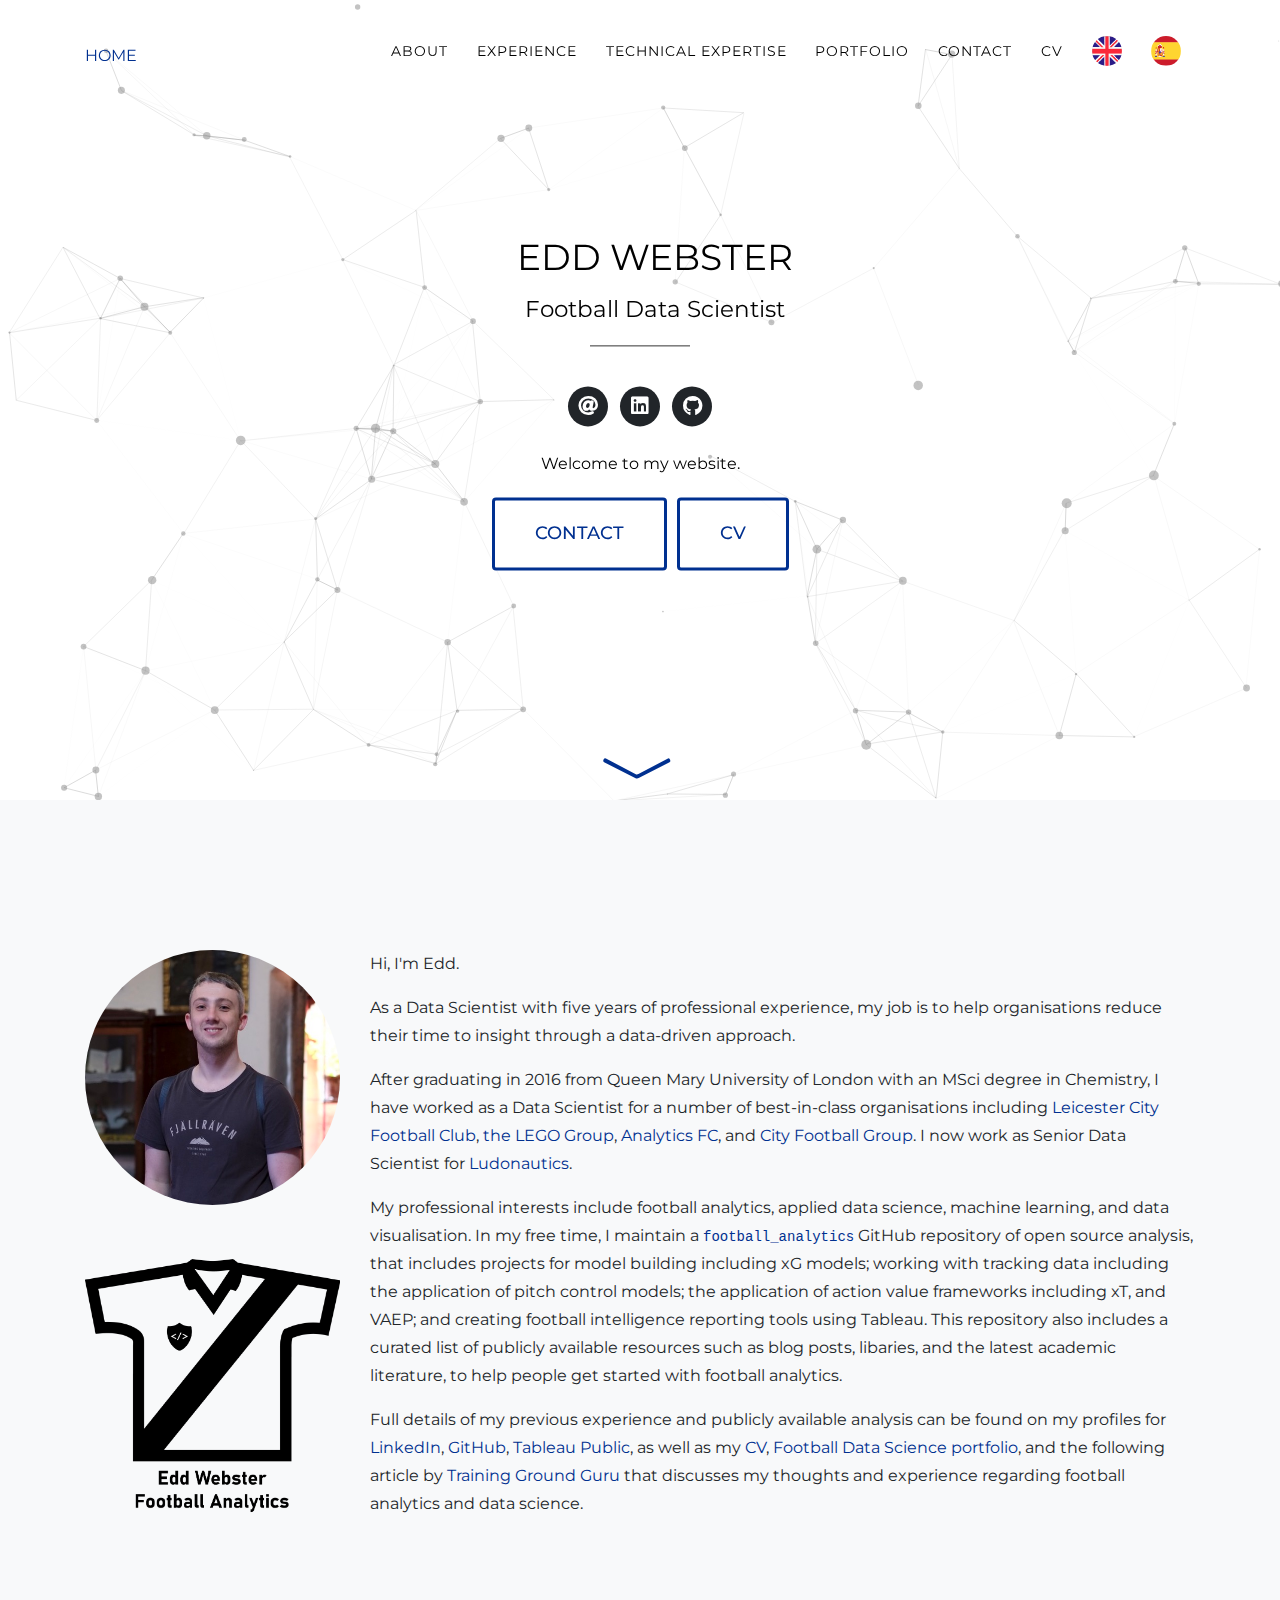
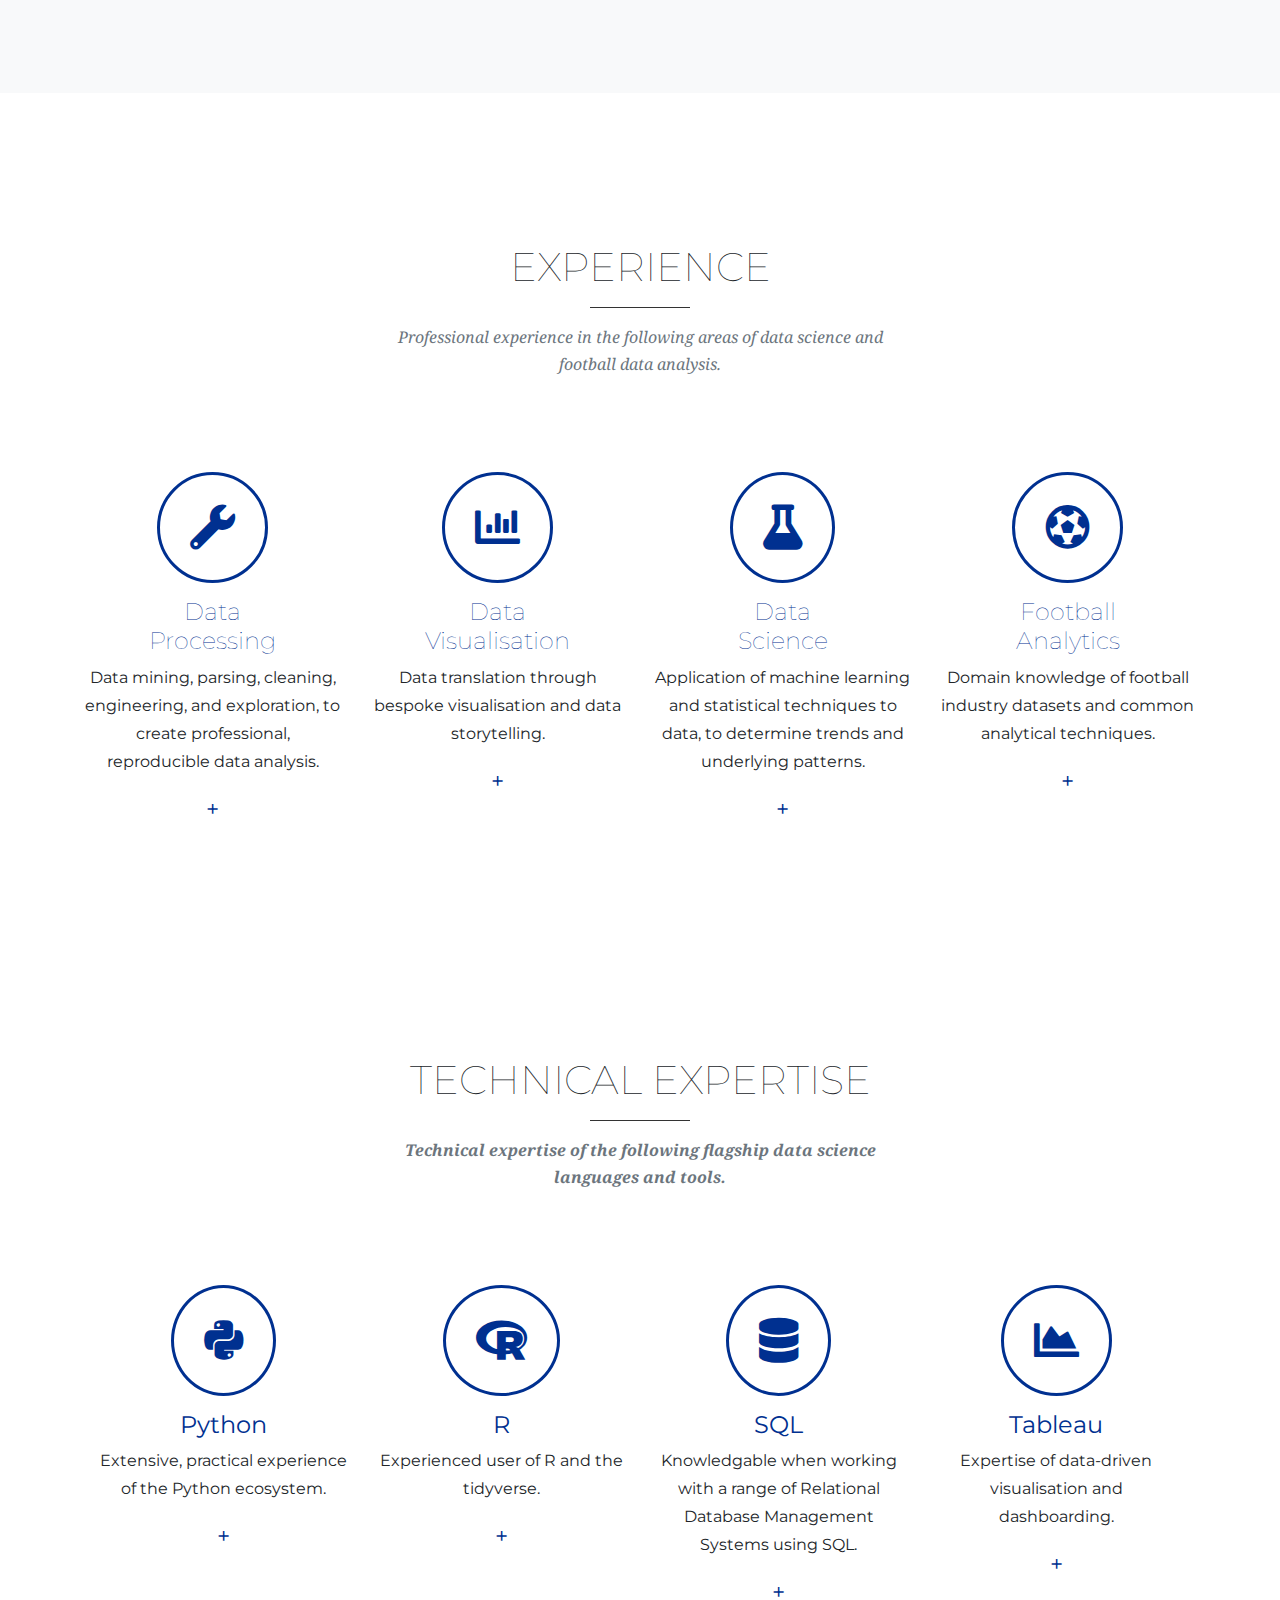
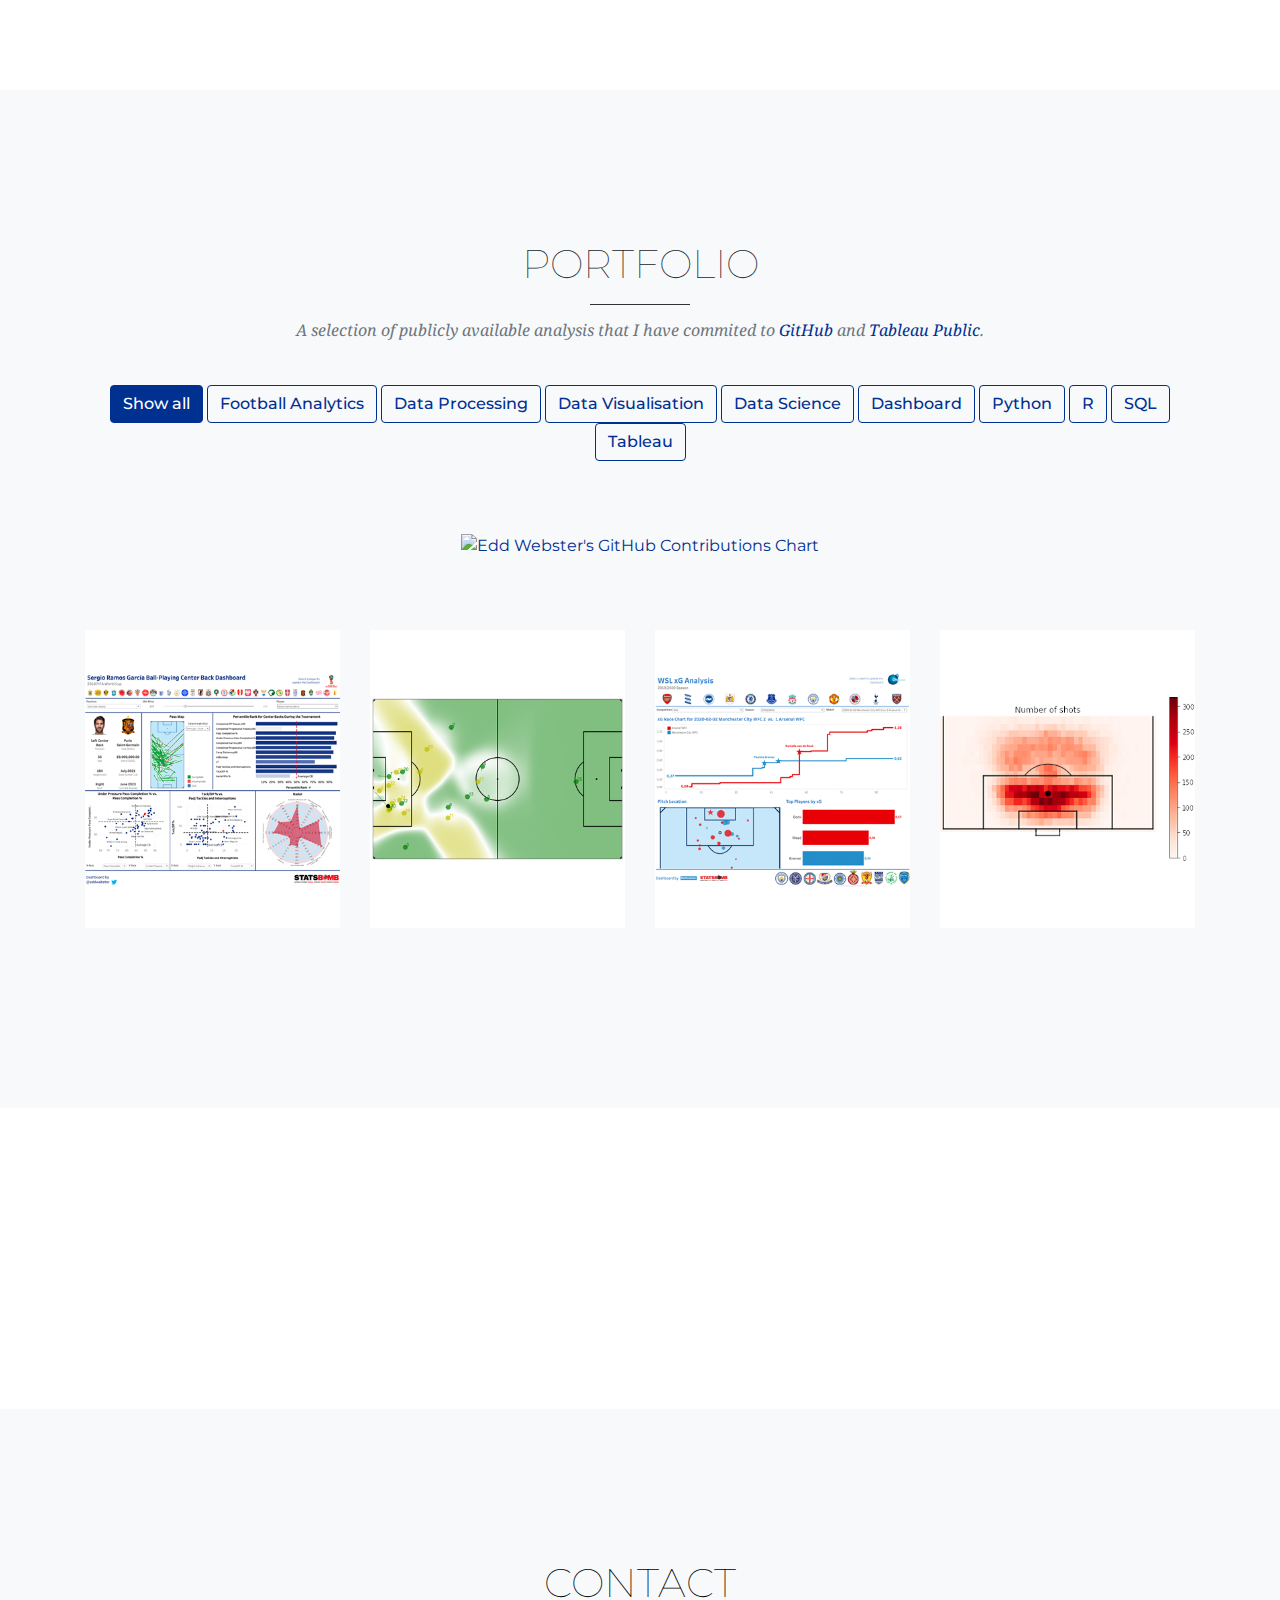
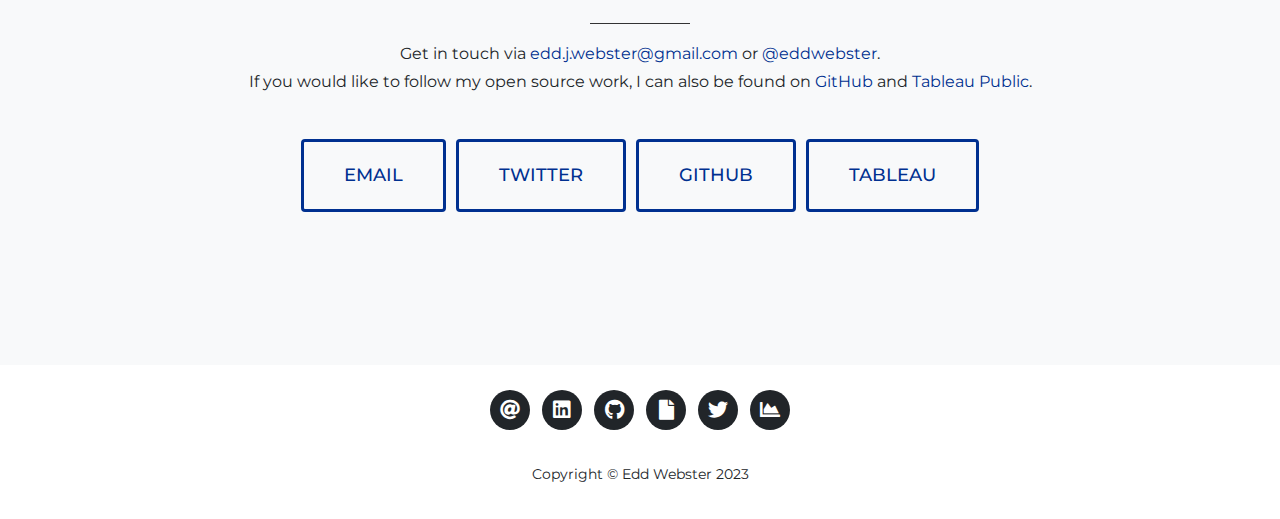
==== commit 288b7435: "Add files via upload" ====
--- a/index.html
+++ b/index.html
@@ -117,7 +117,7 @@
         </li>
       </ul>
       <br>
-      <p>Welcome to my website.<br>I am the Lead Data Scientist for<br><a href="https://www.lcfc.com/" target="_blank">Leicester City Football Club</a>.</p>
+      <p>Welcome to my website.</p>
       <a class="btn btn-primary btn-xl text-uppercase js-scroll-trigger" href="#contact">Contact</a>
       <a class="btn btn-primary btn-xl text-uppercase js-scroll-trigger" href="/downloads/EddWebsterCV.pdf" download>CV</a>
   </div>
@@ -147,7 +147,7 @@
       <div class="col-lg-9 text-center text-md-left">
         <p>Hi, I'm Edd.</p>
         <p>As a Data Scientist with five years of professional experience, my job is to help organisations reduce their time to insight through a data-driven approach.</p>
-        <p>After graduating in 2016 from Queen Mary University of London with an MSci degree in Chemistry, I have worked as a Data Scientist for a number of best-in-class organisations including <a href="/downloads/EddWebsterCVLEGO.pdf" download>the LEGO Group</a>, <a href="https://analyticsfc.co.uk/" target="_blank">Analytics FC</a>, <a href="https://www.whufc.com/" target="_blank">West Ham United Football Club</a>, and <a href="https://www.cityfootballgroup.com/" target="_blank">City Football Group</a>. I now work as the Lead Data Scientist for the First Team at <a href="https://www.lcfc.com/" target="_blank">Leicester City Football Club</a>, helping to drive the delivery of data-driven insights for performance analysis, player recruitment, sports science, and medical aspects of the club's operation.</p>
+        <p>After graduating in 2016 from Queen Mary University of London with an MSci degree in Chemistry, I have worked as a Data Scientist for a number of best-in-class organisations including <a href="https://www.lcfc.com/" target="_blank">Leicester City Football Club</a>, <a href="/downloads/EddWebsterCVLEGO.pdf" download>the LEGO Group</a>, <a href="https://analyticsfc.co.uk/" target="_blank">Analytics FC</a>, and <a href="https://www.cityfootballgroup.com/" target="_blank">City Football Group</a>. I now work as Senior Data Scientist for <a href="https://www.ludonautics.com/" target="_blank">Ludonautics</a>.</p>
         <p>My professional interests include football analytics, applied data science, machine learning, and data visualisation. In my free time, I maintain a <code><a href="https://github.com/eddwebster/football_analytics" target="_blank">football_analytics</a></code> GitHub repository of open source analysis, that includes projects for model building including xG models; working with tracking data including the application of pitch control models; the application of action value frameworks including xT, and VAEP; and creating football intelligence reporting tools using Tableau. This repository also includes a curated list of publicly available resources such as blog posts, libaries, and the latest academic literature, to help people get started with football analytics.</p>
         <p>Full details of my previous experience and publicly available analysis can be found on my profiles for <a href="https://www.linkedin.com/in/eddwebster/" target="_blank">LinkedIn</a>, <a href="https://github.com/eddwebster/" target="_blank">GitHub</a>, <a href="https://public.tableau.com/profile/edd.webster#!/" target="_blank">Tableau Public</a>, as well as my <a href="/downloads/EddWebsterCV.pdf" download>CV</a>, <a href="https://docs.google.com/presentation/d/1EQ4meB5Y2TGuIn3K31OdkvoI-8QlPW2MhZE8UEhZ38c/edit?usp=sharing" target="_blank">Football Data Science portfolio</a>, and the following article by <a href="https://trainingground.guru/articles/edd-webster-from-man-city-to-lego" target="_blank">Training Ground Guru</a > that discusses my thoughts and experience regarding football analytics and data science.
       </div>
--- a/css/agency.css
+++ b/css/agency.css
@@ -0,0 +1,1070 @@
+/* ---------- General ----------------- */
+body {
+  overflow-x: hidden;
+  font-family: 'Montserrat', 'Roboto Slab', 'Helvetica Neue', Helvetica, Arial, sans-serif;
+}
+
+p {
+  line-height: 1.75;
+}
+
+a {
+  color: #003090;
+}
+
+a:hover {
+  color: #251667;
+}
+
+.text-primary {
+  color: #003090 !important;
+}
+
+h1,
+h2,
+h3,
+h4,
+h5,
+h6 {
+  font-weight: 10;
+  font-family: 'Montserrat', 'Helvetica Neue', Helvetica, Arial, sans-serif;
+}
+
+section {
+  padding: 100px 0;
+}
+
+section h2.section-heading {
+  font-size: 40px;
+  margin-top: 0;
+  margin-bottom: 15px;
+}
+
+section h3.section-subheading {
+  font-size: 16px;
+  font-weight: 400;
+  font-style: italic;
+  margin-bottom: 45px;
+  text-transform: none;
+  font-family: 'Droid Serif', 'Helvetica Neue', Helvetica, Arial, sans-serif;
+}
+
+@media (min-width: 768px) {
+  section {
+    padding: 150px 0;
+  }
+}
+
+
+u {
+  padding-bottom:3px;
+  text-decoration:none;
+  border-bottom:1px solid #000;
+}
+
+/* ---------- Dismiss a few elements if small screen: ----------------- */
+@media (max-width: 1200px) {
+  .hide-if-small-screen {
+    display: none;
+  }
+}
+
+/* ---------- Disabled Links ----------------- */
+.isDisabled {
+  color: currentColor;
+  cursor: not-allowed;
+  opacity: 0.5;
+  text-decoration: none;
+}
+
+
+/* ---------- Button ----------------- */
+.btn {
+  font-family: 'Montserrat', 'Helvetica Neue', Helvetica, Arial, sans-serif;
+  font-weight: 500;
+}
+
+.btn-xl {
+  font-size: 18px;
+  padding: 20px 40px;
+  margin: 3px;
+}
+
+.btn-primary {
+  background-color: transparent;
+  border-color: #003090;
+  color: #003090;
+  border-width: medium;
+}
+
+.btn-primary:active, .btn-primary:focus, .btn-primary:hover {
+  background-color: #003090 !important;
+  border-color: #003090 !important;
+  color: white;
+}
+
+.btn-primary:active, .btn-primary:focus {
+  box-shadow: 0 0 0 0.2rem rgba(254, 209, 55, 0.5) !important;
+}
+
+
+.btn-secondary {
+  background-color: transparent;
+  border-color: #003090;
+  color: #003090;
+  border-width: small;
+}
+
+.btn-secondary:active, .btn-secondary:focus, .btn-secondary:hover {
+  background-color: #003090 !important;
+  border-color: #003090 !important;
+  color: white;
+}
+
+.btn-secondary:active, .btn-secondary:focus {
+  background-color: #003090 !important;
+}
+
+.btn-secondary:not(:disabled):not(.disabled).active {
+  background-color: #003090 !important;
+  border-color: #003090 !important;
+  color: white;
+}
+
+
+
+::-moz-selection {
+  background: #003090;
+  text-shadow: none;
+}
+
+::selection {
+  background: #003090;
+  text-shadow: none;
+}
+
+img::selection {
+  background: transparent;
+}
+
+img::-moz-selection {
+  background: transparent;
+}
+
+#mainNav {
+  background-color: white;
+}
+
+#mainNav .navbar-toggler {
+  font-size: 12px;
+  right: 0;
+  padding: 13px;
+  text-transform: uppercase;
+  color: white;
+  border: 0;
+  background-color: #003090;
+  font-family: 'Montserrat', 'Helvetica Neue', Helvetica, Arial, sans-serif;
+}
+
+
+
+
+
+/* Color of 'from data to viz' on the top left */
+#mainNav .navbar-brand {
+  color: #003090;
+  font-family: 'Kaushan Script', 'Helvetica Neue', Helvetica, Arial, cursive;
+}
+
+#mainNav .navbar-brand.active, #mainNav .navbar-brand:active, #mainNav .navbar-brand:focus, #mainNav .navbar-brand:hover {
+  color: #251667;
+}
+
+
+
+
+
+
+
+/* Color of the TEXT of the menu top right*/
+#mainNav .navbar-nav .nav-item .nav-link {
+  font-size: 90%;
+  font-weight: 400;
+  padding: 0.75em 0;
+  letter-spacing: 1px;
+  color: black;
+  font-family: 'Montserrat', 'Helvetica Neue', Helvetica, Arial, sans-serif;
+
+}
+
+#mainNav .navbar-nav .nav-item .nav-link.active, #mainNav .navbar-nav .nav-item .nav-link:hover {
+  color: #003090;
+  background-color: white;
+  border-bottom: 3px solid #003090;
+}
+
+
+@media (min-width: 992px) {
+  #mainNav {
+    padding-top: 25px;
+    padding-bottom: 25px;
+    -webkit-transition: padding-top 0.3s, padding-bottom 0.3s;
+    -moz-transition: padding-top 0.3s, padding-bottom 0.3s;
+    transition: padding-top 0.3s, padding-bottom 0.3s;
+    background-color: transparent;
+  }
+  #mainNav .navbar-brand {
+    font-size: 1.75em;
+    -webkit-transition: all 0.3s;
+    -moz-transition: all 0.3s;
+    transition: all 0.3s;
+  }
+  #mainNav .navbar-nav .nav-item .nav-link {
+    padding: 1.1em 1em !important;
+  }
+  #mainNav.navbar-shrink {
+    padding-top: 0;
+    padding-bottom: 0;
+    background-color: white;
+  }
+
+  #mainNav.navbar-shrink .navbar-brand {
+    font-size: 1.25em;
+    padding: 12px 0;
+  }
+}
+
+.masthead {
+  text-align: center;
+  color: black;
+  position: relative;
+  overflow: hidden;
+}
+
+.parallax {
+    /* The image used (faded with convert overview_RGG.png  -fill white -colorize 50%  overview_RGG_faded.png*/
+    background-image: url("../img/overview_RGG_faded.html");
+
+    /* Set a specific height */
+    min-height: 100px;
+
+    /* Create the parallax scrolling effect */
+    background-attachment: fixed;
+    background-position: center;
+    background-repeat: no-repeat;
+    background-size: cover;
+}
+
+.parallaxbreak {
+    /* The image used (faded with convert break.png  -fill white -colorize 50%  overview_RGG_faded.png*/
+    background-image: url("../img/parallax/break.png");
+
+    /* Set a specific height */
+    min-height: 500px;
+
+    /* Create the parallax scrolling effect */
+    background-attachment: fixed;
+    background-position: center;
+    background-repeat: no-repeat;
+    background-size: cover;
+}
+
+.parallaxwebsite {
+  /* The image used (faded with convert overview_RGG.png  -fill white -colorize 50%  overview_RGG_faded.png*/
+  background-image: url("../img/parallax/poster_zoom_fadded.png");
+
+  /* Set a specific height */
+  min-height: 500px;
+
+  /* Create the parallax scrolling effect */
+  background-attachment: fixed;
+  background-position: center;
+  background-repeat: no-repeat;
+  background-size: cover;
+}
+
+.parallaxcontact {
+    /* The image used (faded with convert overview_RGG.png  -fill white -colorize 50%  overview_RGG_faded.png*/
+    background-image: url("../img/parallax/surf_fading.html");
+
+    /* Set a specific height */
+    min-height: 500px;
+
+    /* Create the parallax scrolling effect */
+    background-attachment: fixed;
+    background-position: center;
+    background-repeat: no-repeat;
+    background-size: cover;
+}
+
+
+
+.parallaxposter {
+    /* The image used (faded with convert overview_RGG.png  -fill white -colorize 50%  overview_RGG_faded.png*/
+    background-image: url("../img/parallax/poster_zoom_fadded.png");
+
+    /* Set a specific height */
+    min-height: 500px;
+
+    /* Create the parallax scrolling effect */
+    background-attachment: fixed;
+    background-position: center;
+    background-repeat: no-repeat;
+    background-size: cover;
+}
+
+
+
+
+header.masthead .intro-text {
+  padding-top: 150px;
+  padding-bottom: 150px;
+}
+
+header.masthead .intro-text .intro-lead-in {
+  font-size: 14px;
+  font-style: italic;
+  line-height: 22px;
+  margin-bottom: 25px;
+  font-family: 'Droid Serif', 'Helvetica Neue', Helvetica, Arial, sans-serif;
+}
+
+header.masthead .intro-text .intro-heading {
+  font-size: 50px;
+  font-weight: 700;
+  line-height: 50px;
+  margin-bottom: 25px;
+  font-family: 'Montserrat', 'Helvetica Neue', Helvetica, Arial, sans-serif;
+}
+
+@media (min-width: 768px) {
+  header.masthead .intro-text {
+    padding-top: 100px;
+    padding-bottom: 200px;
+  }
+  header.masthead .intro-text .intro-lead-in {
+    font-size: 16px;
+    font-style: italic;
+    color: grey;
+    line-height: 40px;
+    margin-bottom: 25px;
+    margin-right: 20%;
+    margin-left: 20%;
+    font-family: 'Droid Serif', 'Helvetica Neue', Helvetica, Arial, sans-serif;
+  }
+  header.masthead .intro-text .intro-heading {
+    font-size: 75px;
+    font-weight: 700;
+    line-height: 75px;
+    margin-bottom: 50px;
+    font-family: 'Montserrat', 'Helvetica Neue', Helvetica, Arial, sans-serif;
+  }
+}
+
+.experience-heading {
+  margin: 15px 0;
+}
+
+
+
+
+
+
+
+#portfolio .portfolio-item {
+  right: 0;
+  margin: 0 0 15px;
+}
+
+#portfolio .portfolio-item .portfolio-link {
+  position: relative;
+  display: block;
+  margin: 0 auto;
+  cursor: pointer;
+  border-radius: 2%;
+}
+
+#portfolio .portfolio-item .portfolio-link .portfolio-hover {
+  position: absolute;
+  width: 100%;
+  height: 100%;
+  -webkit-transition: all ease 1s;
+  -moz-transition: all ease 1s;
+  transition: all ease 1s;
+  opacity: 0;
+  background: rgba(88, 170, 151, 0.7);
+  border-radius: 2%;
+  background-color: #003090 !important;
+}
+
+#portfolio .portfolio-item .portfolio-link .portfolio-hover:hover {
+  opacity: 0.8;
+}
+
+#portfolio .portfolio-item .portfolio-link .portfolio-hover .portfolio-hover-content {
+  font-size: 22px;
+  position: absolute;
+  top: 20%;
+  width: 100%;
+  height: 20px;
+  margin-top: -12px;
+  text-align: center;
+  color: white;
+}
+
+#portfolio .portfolio-item .portfolio-link .portfolio-hover .portfolio-hover-content i {
+  margin-top: -12px;
+}
+
+#portfolio .portfolio-item .portfolio-link .portfolio-hover .portfolio-hover-content h3,
+#portfolio .portfolio-item .portfolio-link .portfolio-hover .portfolio-hover-content h4 {
+  margin: 0;
+}
+
+#portfolio .portfolio-item .portfolio-caption {
+  max-width: 400px;
+  margin: 0 auto;
+  padding: 25px;
+  text-align: center;
+  background-color: 'none';
+}
+
+#portfolio .portfolio-item .portfolio-caption h4 {
+  margin: 0;
+  text-transform: none;
+}
+
+#portfolio .portfolio-item .portfolio-caption p {
+  font-size: 16px;
+  font-style: italic;
+  margin: 0;
+  font-family: 'Droid Serif', 'Helvetica Neue', Helvetica, Arial, sans-serif;
+}
+
+#portfolio * {
+  z-index: 2;
+}
+
+@media (min-width: 767px) {
+  #portfolio .portfolio-item {
+    margin: 0 0 30px;
+  }
+}
+
+
+.column {
+    display: none; /* Hide all elements by default */
+}
+.show {
+  display: block;
+}
+
+
+
+
+
+
+
+
+/* -------------------- MENU ------------------ */
+
+
+    .dropdown-submenu {
+        position: relative;
+    }
+
+    .dropdown-submenu>.dropdown-menu {
+        top: 0;
+        left: 100%;
+        margin-top: -6px;
+        margin-left: -1px;
+        -webkit-border-radius: 0 6px 6px 6px;
+        -moz-border-radius: 0 6px 6px;
+        border-radius: 0 6px 6px 6px;
+    }
+
+    .dropdown-submenu:hover>.dropdown-menu {
+        display: block;
+    }
+
+    .dropdown-submenu>a:after {
+        display: block;
+        content: " ";
+        float: right;
+        width: 0;
+        height: 0;
+        border-color: transparent;
+        border-style: solid;
+        border-width: 5px 0 5px 5px;
+        border-left-color: #ccc;
+        margin-top: 5px;
+        margin-right: -10px;
+    }
+
+    .dropdown-submenu:hover>a:after {
+        border-left-color: #fff;
+    }
+
+    .dropdown-submenu.pull-left {
+        float: none;
+    }
+
+    .dropdown-submenu.pull-left>.dropdown-menu {
+        left: -100%;
+        margin-left: 10px;
+        -webkit-border-radius: 6px 0 6px 6px;
+        -moz-border-radius: 6px 0 6px 6px;
+        border-radius: 6px 0 6px 6px;
+    }
+
+
+
+
+
+
+
+/* -------------------- TOOLTIP ------------------ */
+
+
+.data-tooltip{
+  color: black;
+  background-color: white;
+  background: white;
+  align-content: "middle";
+  margin-right: 10%;
+  margin-left: 10%;
+}
+
+.tooltip.show {
+    opacity: 1;
+    background-color: white;
+    border: green;
+}
+
+
+
+
+
+
+
+
+
+
+/* -------------------- MODAL ------------------ */
+
+/* width of modal: different following the device: small (100%), medium(50%), large(30%); */
+.portfolio-modal .modal-dialog {
+  margin: 3rem;
+  max-width: 100vw;
+  max-height: 95vh;
+  overflow-y: auto;
+}
+@media (min-width: 1000px) {
+  .portfolio-modal .modal-dialog {
+    max-width: 70vw;
+  }
+}
+@media (min-width: 1800px) {
+  .portfolio-modal .modal-dialog {
+    max-width: 30vw;
+  }
+}
+
+.portfolio-modal .modal-content {
+  padding: 10px 0;
+}
+
+.portfolio-modal .modal-content h2 {
+  font-size: 2em;
+  margin-bottom: 15px;
+}
+
+.portfolio-modal .modal-content p {
+  margin-bottom: 30px;
+}
+
+.portfolio-modal .modal-content p.item-intro {
+  font-size: 16px;
+  font-style: italic;
+  margin: 20px 0 30px;
+  font-family: 'Droid Serif', 'Helvetica Neue', Helvetica, Arial, sans-serif;
+}
+
+.portfolio-modal .modal-content ul.list-inline {
+  margin-top: 0;
+  margin-bottom: 30px;
+}
+
+.portfolio-modal .modal-content img {
+  margin-bottom: 30px;
+}
+
+.portfolio-modal .modal-content button {
+  cursor: pointer;
+}
+
+
+
+
+
+
+
+
+/* -------------------- CLOSING MODAL ------------------ */
+
+
+.portfolio-modal .close-modal {
+  position: absolute;
+  top: 25px;
+  right: 25px;
+  width: 75px;
+  height: 75px;
+  cursor: pointer;
+  background-color: transparent;
+}
+
+.portfolio-modal .close-modal:hover {
+  opacity: 0.3;
+}
+
+.portfolio-modal .close-modal .lr {
+  /* Safari and Chrome */
+  z-index: 1051;
+  width: 1px;
+  height: 75px;
+  margin-left: 35px;
+  /* IE 9 */
+  -webkit-transform: rotate(45deg);
+  -ms-transform: rotate(45deg);
+  transform: rotate(45deg);
+  background-color: #212529;
+}
+
+.portfolio-modal .close-modal .lr .rl {
+  /* Safari and Chrome */
+  z-index: 1052;
+  width: 1px;
+  height: 75px;
+  /* IE 9 */
+  -webkit-transform: rotate(90deg);
+  -ms-transform: rotate(90deg);
+  transform: rotate(90deg);
+  background-color: #212529;
+}
+
+
+
+
+
+
+
+
+section#contact {
+  background-color: #212529;
+  background-image: url("../img/map-image.html");
+  background-repeat: no-repeat;
+  background-position: center;
+}
+
+section#contact .section-heading {
+  color: #fff;
+}
+
+section#contact .form-group {
+  margin-bottom: 25px;
+}
+
+section#contact .form-group input,
+section#contact .form-group textarea {
+  padding: 20px;
+}
+
+section#contact .form-group input.form-control {
+  height: auto;
+}
+
+section#contact .form-group textarea.form-control {
+  height: 248px;
+}
+
+section#contact .form-control:focus {
+  border-color: #fed136;
+  box-shadow: none;
+}
+
+section#contact ::-webkit-input-placeholder {
+  font-weight: 700;
+  color: #ced4da;
+  font-family: 'Montserrat', 'Helvetica Neue', Helvetica, Arial, sans-serif;
+}
+
+section#contact :-moz-placeholder {
+  font-weight: 700;
+  color: #ced4da;
+  /* Firefox 18- */
+  font-family: 'Montserrat', 'Helvetica Neue', Helvetica, Arial, sans-serif;
+}
+
+section#contact ::-moz-placeholder {
+  font-weight: 700;
+  color: #ced4da;
+  /* Firefox 19+ */
+  font-family: 'Montserrat', 'Helvetica Neue', Helvetica, Arial, sans-serif;
+}
+
+section#contact :-ms-input-placeholder {
+  font-weight: 700;
+  color: #ced4da;
+  font-family: 'Montserrat', 'Helvetica Neue', Helvetica, Arial, sans-serif;
+}
+
+footer {
+  padding: 25px 0;
+  text-align: center;
+}
+
+footer span.copyright {
+  font-size: 90%;
+  line-height: 40px;
+  text-transform: none;
+  font-family: 'Montserrat', 'Helvetica Neue', Helvetica, Arial, sans-serif;
+}
+
+footer ul.quicklinks {
+  font-size: 90%;
+  line-height: 40px;
+  margin-bottom: 0;
+  text-transform: none;
+  font-family: 'Montserrat', 'Helvetica Neue', Helvetica, Arial, sans-serif;
+}
+
+ul.social-buttons {
+  margin-bottom: 0;
+}
+
+ul.social-buttons li a {
+  font-size: 20px;
+  line-height: 40px;
+  display: block;
+  width: 40px;
+  height: 40px;
+  -webkit-transition: all 0.3s;
+  -moz-transition: all 0.3s;
+  transition: all 0.3s;
+  color: white;
+  border-radius: 100%;
+  outline: none;
+  background-color: #212529;
+}
+
+ul.social-buttons li a:active, ul.social-buttons li a:focus, ul.social-buttons li a:hover {
+  background-color: #fed136;
+}
+
+
+
+
+
+
+
+
+
+
+/* ------------------------------------------------------------------------------------------------------------------- */
+
+/* CSS for the image caroussell (poster) */
+/** {box-sizing: border-box}
+    body {font-family: Verdana, sans-serif; margin:0}
+    .mySlides {display: none}
+    img {vertical-align: middle;}*/
+
+    /* Slideshow container */
+    .slideshow-container {
+      max-width: 1000px;
+      position: relative;
+      margin: auto;
+    }
+
+    /* Next & previous buttons */
+    .prev, .next {
+      cursor: pointer;
+      position: absolute;
+      top: 50%;
+      width: auto;
+      padding: 16px;
+      margin-top: -22px;
+      color: white;
+      font-weight: bold;
+      font-size: 18px;
+      transition: 0.6s ease;
+      border-radius: 0 3px 3px 0;
+    }
+
+    /* Position the "next button" to the right */
+    .next {
+      right: 0;
+      border-radius: 3px 0 0 3px;
+    }
+
+    /* On hover, add a black background color with a little bit see-through */
+    .prev:hover, .next:hover {
+      background-color: rgba(0,0,0,0.8);
+    }
+
+    /* Caption text */
+    .text {
+      color: #f2f2f2;
+      font-size: 15px;
+      padding: 8px 12px;
+      position: absolute;
+      bottom: 8px;
+      width: 100%;
+      text-align: center;
+    }
+
+
+    /* The dots/bullets/indicators */
+    .dot {
+      cursor: pointer;
+      height: 15px;
+      width: 15px;
+      margin: 0 2px;
+      background-color: #003090;
+      border-radius: 50%;
+      display: inline-block;
+      transition: background-color 0.6s ease;
+    }
+
+    .active, .dot:hover {
+      background-color: white;
+    }
+
+/* ------------------------------------------------------------------------------------------------------------------- */
+
+
+
+
+
+
+
+
+/* ------------------------------------------------------------------------------------------------------------------- */
+/* Customize the gallery of the portfolio section
+/* ------------------------------------------------------------------------------------------------------------------- */
+
+.captionPortfolio {
+  font-size: 12px;
+  padding: 8px;
+  margin: 0px;
+  text-align: center;
+}
+
+/* Create three equal columns that floats next to each other */
+.column {
+    display: none; /* Hide all elements by default */
+}
+
+    /* The "show" class is added to the filtered elements */
+.show {
+  display: block;
+}
+</style>
+
+/* ------------------------------------------------------------------------------------------------------------------- */
+
+
+
+
+
+
+
+
+
+
+
+
+
+
+
+
+
+/* ------------------------------------------------------------------------------------------------------------------- */
+/* TOOLTIP WITH DATA EXAMPLE
+/* ------------------------------------------------------------------------------------------------------------------- */
+
+.tooltip {
+  max-width:510px;
+  padding:3px 8px;
+  color:white;
+  text-align:center;
+  background-color:white;
+  -webkit-border-radius:5px;
+  -moz-border-radius:5px;
+  border-radius:5px
+}
+
+.tooltip-inner {
+  max-width:510px;
+  color:black;
+  background-color: white;
+  border-style: solid;
+  border-color: black;
+  border-width: 1px;
+}
+
+
+
+
+
+
+
+/* ------------------------------------------------------------------------------------------------------------------- */
+/* MISTAKE CAROUSSEL CUSTOM
+/* ------------------------------------------------------------------------------------------------------------------- */
+
+
+.carousel-control-next, .carousel-control-prev {
+  color: black;
+}
+
+.carousel-control-prev-icon {
+    background-image: url("data:image/svg+xml;charset=utf8,%3Csvg xmlns='http://www.w3.org/2000/svg' fill='black' viewBox='0 0 8 8'%3E%3Cpath d='M5.25 0l-4 4 4 4 1.5-1.5-2.5-2.5 2.5-2.5-1.5-1.5z'/%3E%3C/svg%3E");
+}
+
+.carousel-control-next-icon {
+    background-image: url("data:image/svg+xml;charset=utf8,%3Csvg xmlns='http://www.w3.org/2000/svg' fill='black' viewBox='0 0 8 8'%3E%3Cpath d='M2.75 0l-1.5 1.5 2.5 2.5-2.5 2.5 1.5 1.5 4-4-4-4z'/%3E%3C/svg%3E");
+}
+
+.carousel-control-prev {
+    left: -121px;
+}
+.carousel-control-next {
+    right: -121px;
+}
+
+.mytextrelated {
+  text-transform: none;
+  font-weight: normal !important;
+  color: black;
+}
+
+.mytitlerelated {
+  margin: 10px 0 10px;
+  font-size: 14px;
+}
+
+.mybtnrelated {
+  height: 380px;
+  margin-top: 24px;
+  padding-top: 24px;
+}
+
+
+
+
+/* ------------------------------------------------------------------------------------------------------------------- */
+/* DROPDOWN BUTTON
+/* ------------------------------------------------------------------------------------------------------------------- */
+
+.dropdown-item {
+  margin-left: 30px;
+}
+
+
+
+
+
+
+
+
+
+
+
+/* ------------------------------------------------------------------------------------------------------------------- */
+/* LOST
+/* ------------------------------------------------------------------------------------------------------------------- */
+
+
+    .cardtitle {
+      color: orange;
+      text-align: left;
+    }
+
+
+
+
+
+
+/* ------------------------------------------------------------------------------------------------------------------- */
+/* PARTICLE.JS CSS
+/* ------------------------------------------------------------------------------------------------------------------- */
+
+#particles-js{
+  width: 100%;
+  height: 800px;
+  background-color: white;
+  background-image: url('');
+  background-size: cover;
+  background-position: 50% 50%;
+  background-repeat: no-repeat;
+}
+
+
+
+
+
+
+/* ------------------------------------------------------------------------------------------------------------------- */
+/* BLOG SECTION
+/* ------------------------------------------------------------------------------------------------------------------- */
+
+.blogtitle{
+  font-size: 23px;
+  color: black;
+  font-weight: 400
+}
+
+.blogfeature{
+  font-size: 12px;
+  color: grey;
+}
+
+.blogtext{
+  font-size: 18px;
+  color: black;
+  font-weight: 100
+}
+
+.blogreadmore{
+  font-size: 18px;
+  color: #003090;
+  font-weight: 300
+}
+
+
+
+
+
+/* ------------------------------------------------------------------------------------------------------------------- */
+/* LANDING PAGE
+/* ------------------------------------------------------------------------------------------------------------------- */
+
+
+.textlanding {
+  color: black;
+  position: absolute;
+  top: 50%;
+  right: 50%;
+  transform: translate(50%,-50%);
+  max-width: 600px;
+  padding: 2em 3em;
+}
+.arrowlanding {
+  color: black;
+  position: absolute;
+  top: 98%;
+  right: 50%;
+  transform: translate(50%,-50%);
+  max-width: 600px;
+  padding: 2em 3em;
+}
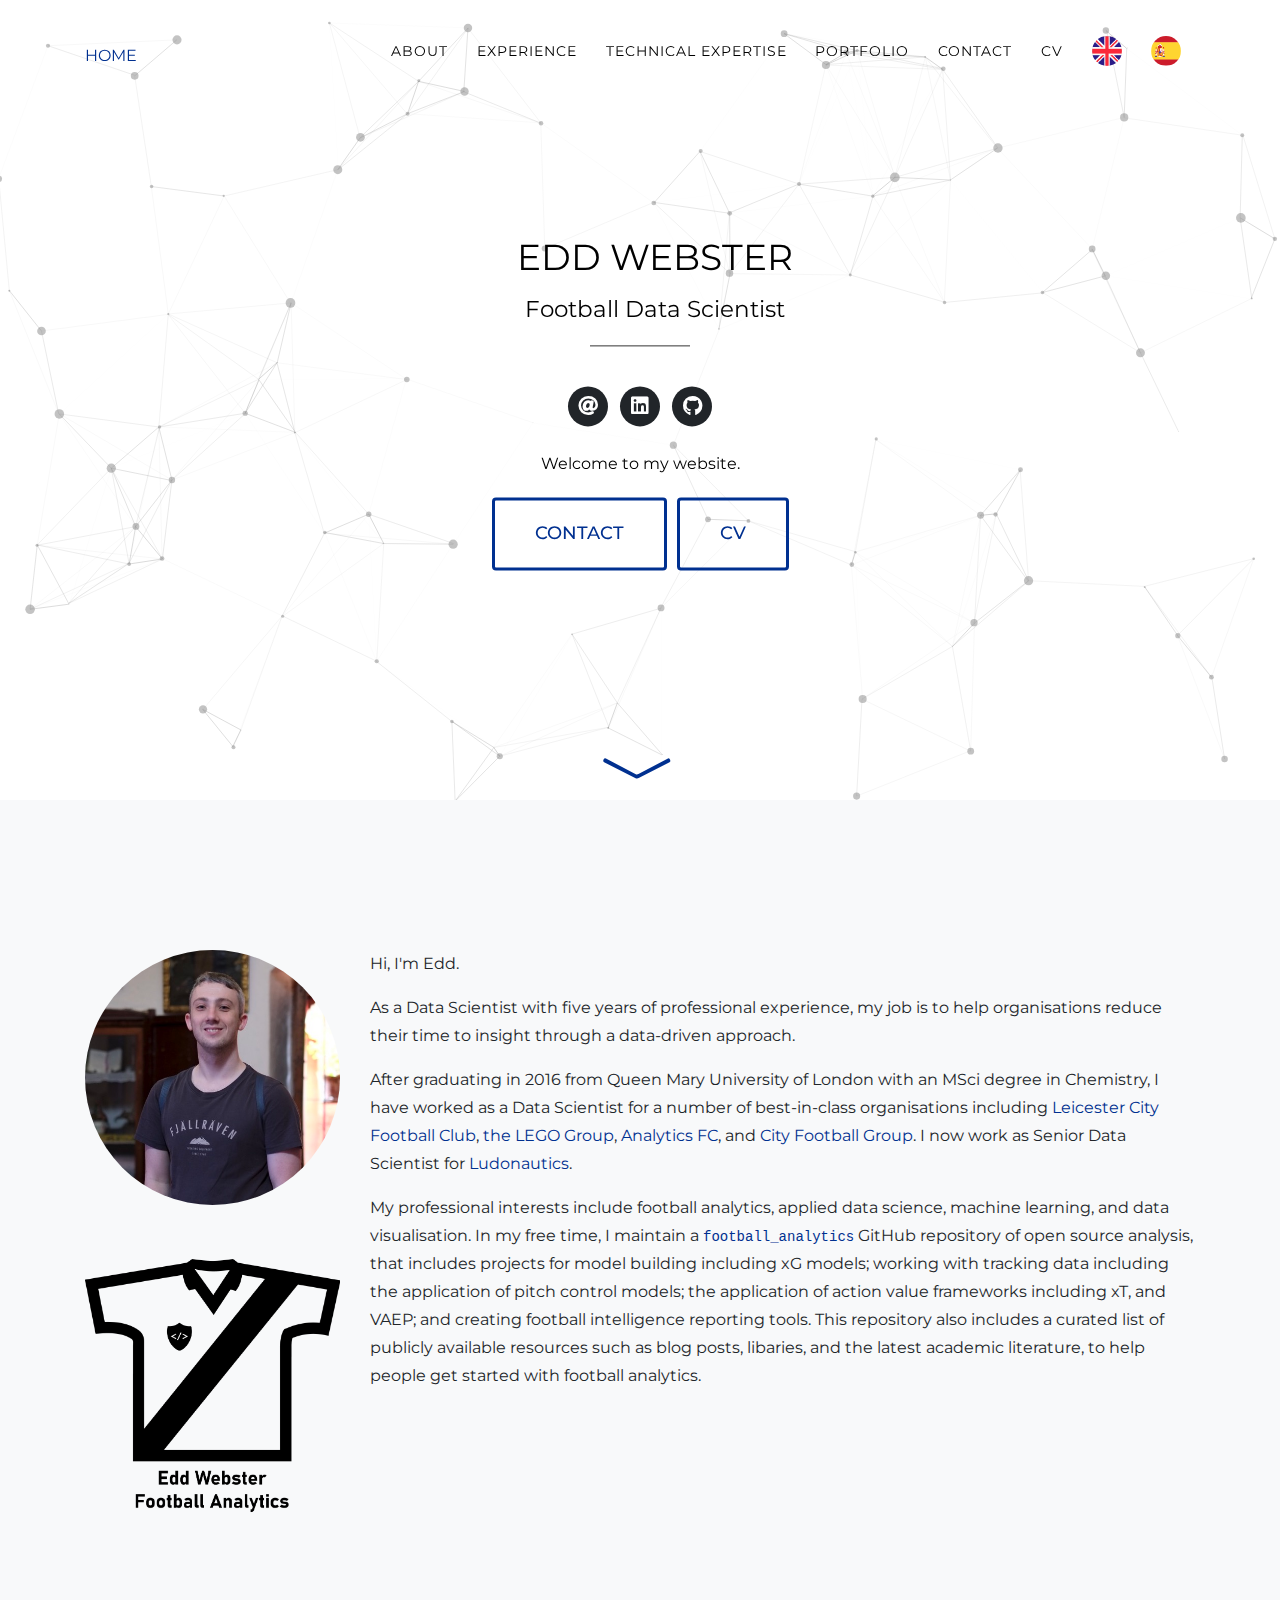
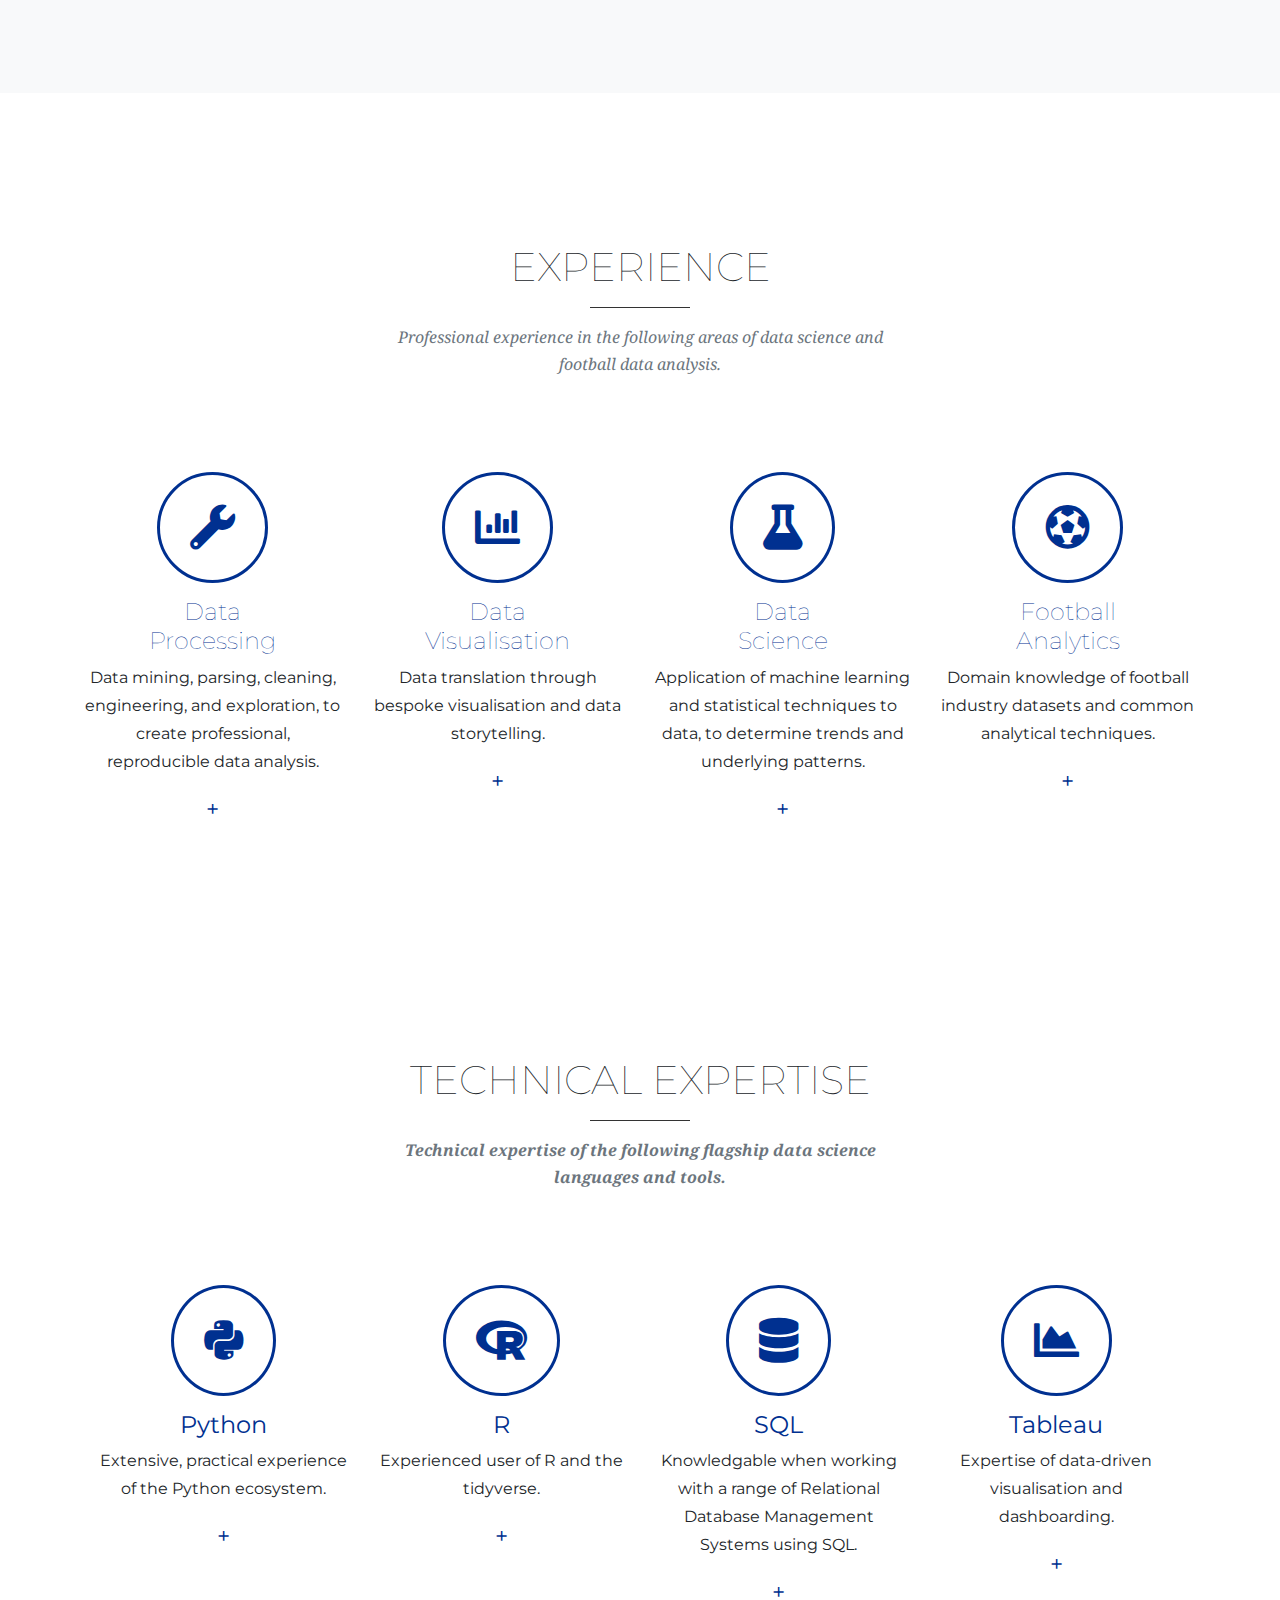
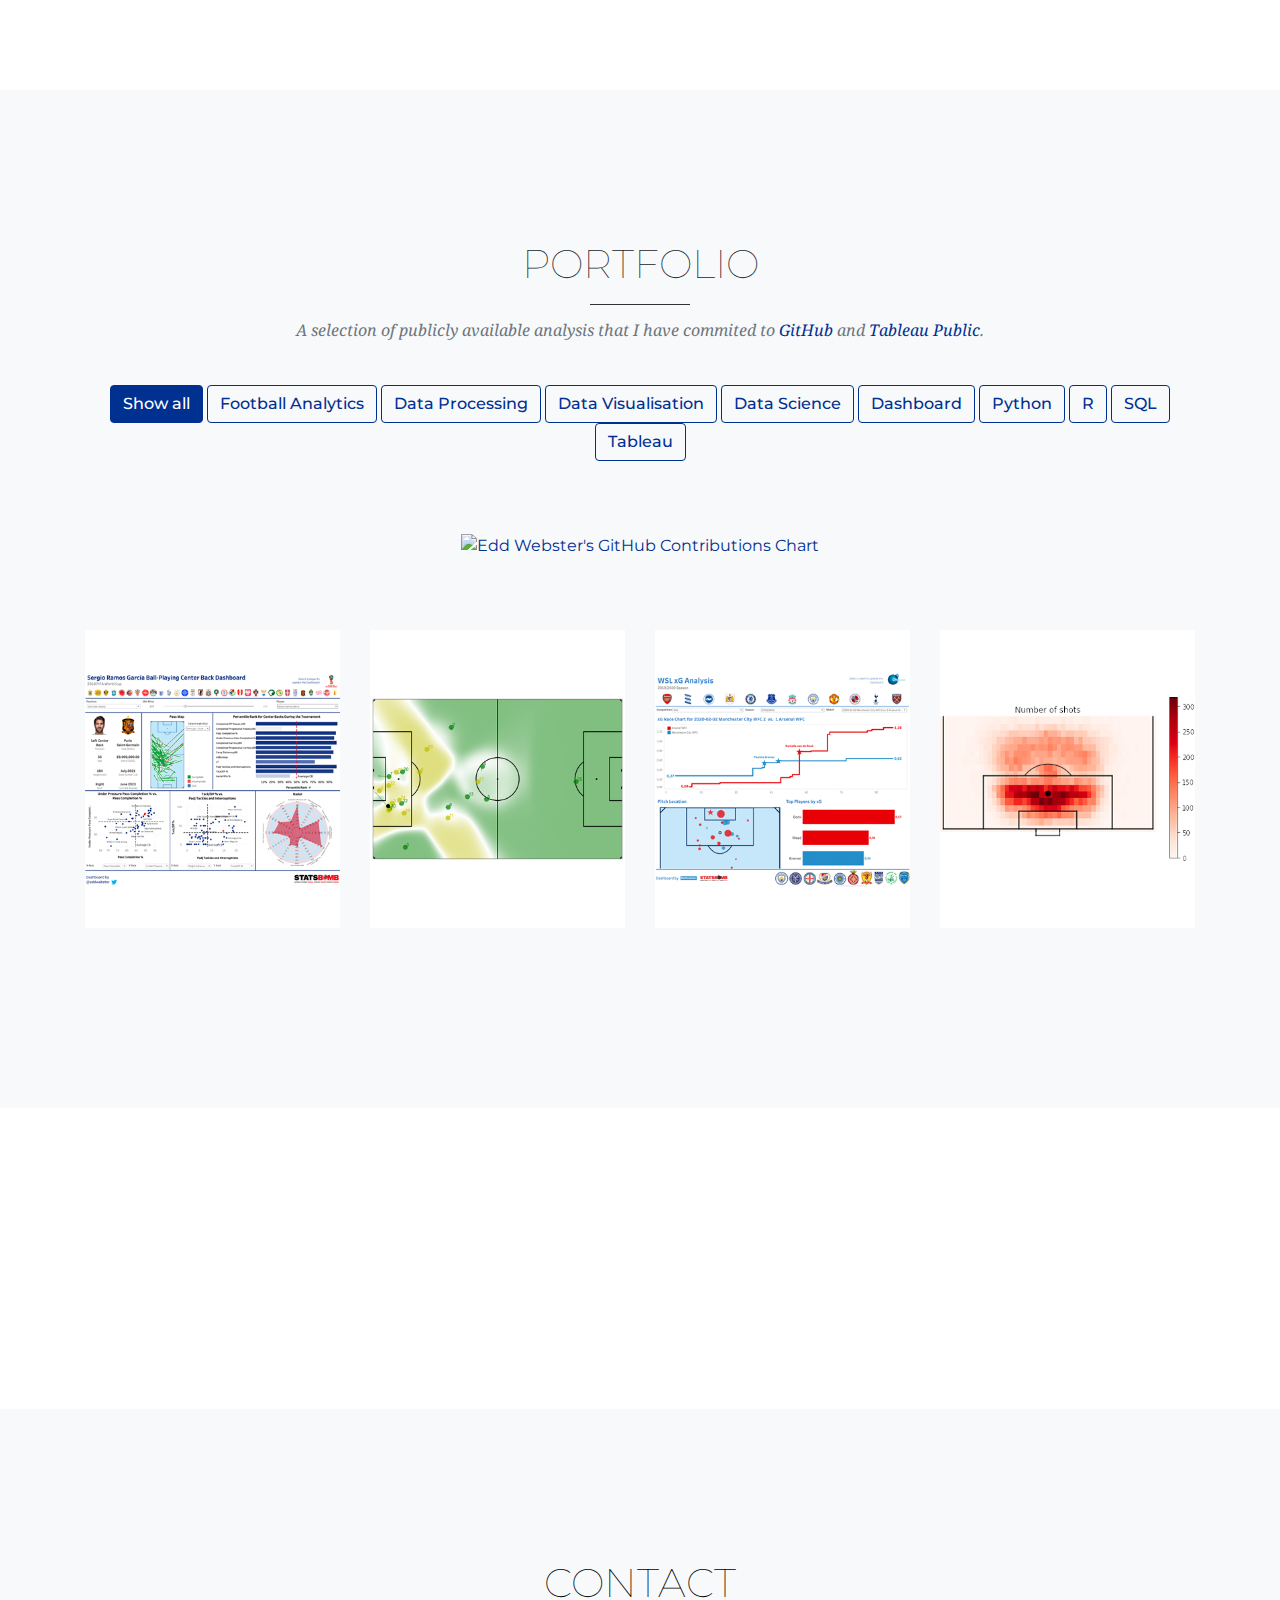
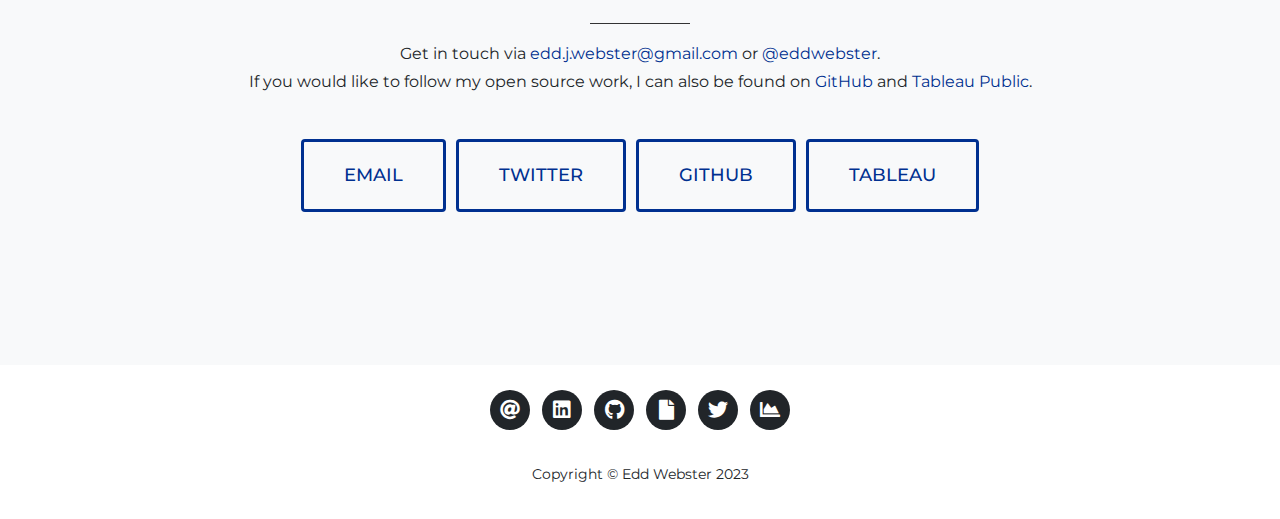
==== commit e193045a: "Add files via upload" ====
--- a/index.html
+++ b/index.html
@@ -148,8 +148,7 @@
         <p>Hi, I'm Edd.</p>
         <p>As a Data Scientist with five years of professional experience, my job is to help organisations reduce their time to insight through a data-driven approach.</p>
         <p>After graduating in 2016 from Queen Mary University of London with an MSci degree in Chemistry, I have worked as a Data Scientist for a number of best-in-class organisations including <a href="https://www.lcfc.com/" target="_blank">Leicester City Football Club</a>, <a href="/downloads/EddWebsterCVLEGO.pdf" download>the LEGO Group</a>, <a href="https://analyticsfc.co.uk/" target="_blank">Analytics FC</a>, and <a href="https://www.cityfootballgroup.com/" target="_blank">City Football Group</a>. I now work as Senior Data Scientist for <a href="https://www.ludonautics.com/" target="_blank">Ludonautics</a>.</p>
-        <p>My professional interests include football analytics, applied data science, machine learning, and data visualisation. In my free time, I maintain a <code><a href="https://github.com/eddwebster/football_analytics" target="_blank">football_analytics</a></code> GitHub repository of open source analysis, that includes projects for model building including xG models; working with tracking data including the application of pitch control models; the application of action value frameworks including xT, and VAEP; and creating football intelligence reporting tools using Tableau. This repository also includes a curated list of publicly available resources such as blog posts, libaries, and the latest academic literature, to help people get started with football analytics.</p>
-        <p>Full details of my previous experience and publicly available analysis can be found on my profiles for <a href="https://www.linkedin.com/in/eddwebster/" target="_blank">LinkedIn</a>, <a href="https://github.com/eddwebster/" target="_blank">GitHub</a>, <a href="https://public.tableau.com/profile/edd.webster#!/" target="_blank">Tableau Public</a>, as well as my <a href="/downloads/EddWebsterCV.pdf" download>CV</a>, <a href="https://docs.google.com/presentation/d/1EQ4meB5Y2TGuIn3K31OdkvoI-8QlPW2MhZE8UEhZ38c/edit?usp=sharing" target="_blank">Football Data Science portfolio</a>, and the following article by <a href="https://trainingground.guru/articles/edd-webster-from-man-city-to-lego" target="_blank">Training Ground Guru</a > that discusses my thoughts and experience regarding football analytics and data science.
+        <p>My professional interests include football analytics, applied data science, machine learning, and data visualisation. In my free time, I maintain a <code><a href="https://github.com/eddwebster/football_analytics" target="_blank">football_analytics</a></code> GitHub repository of open source analysis, that includes projects for model building including xG models; working with tracking data including the application of pitch control models; the application of action value frameworks including xT, and VAEP; and creating football intelligence reporting tools. This repository also includes a curated list of publicly available resources such as blog posts, libaries, and the latest academic literature, to help people get started with football analytics.</p>
       </div>
     </div>
 
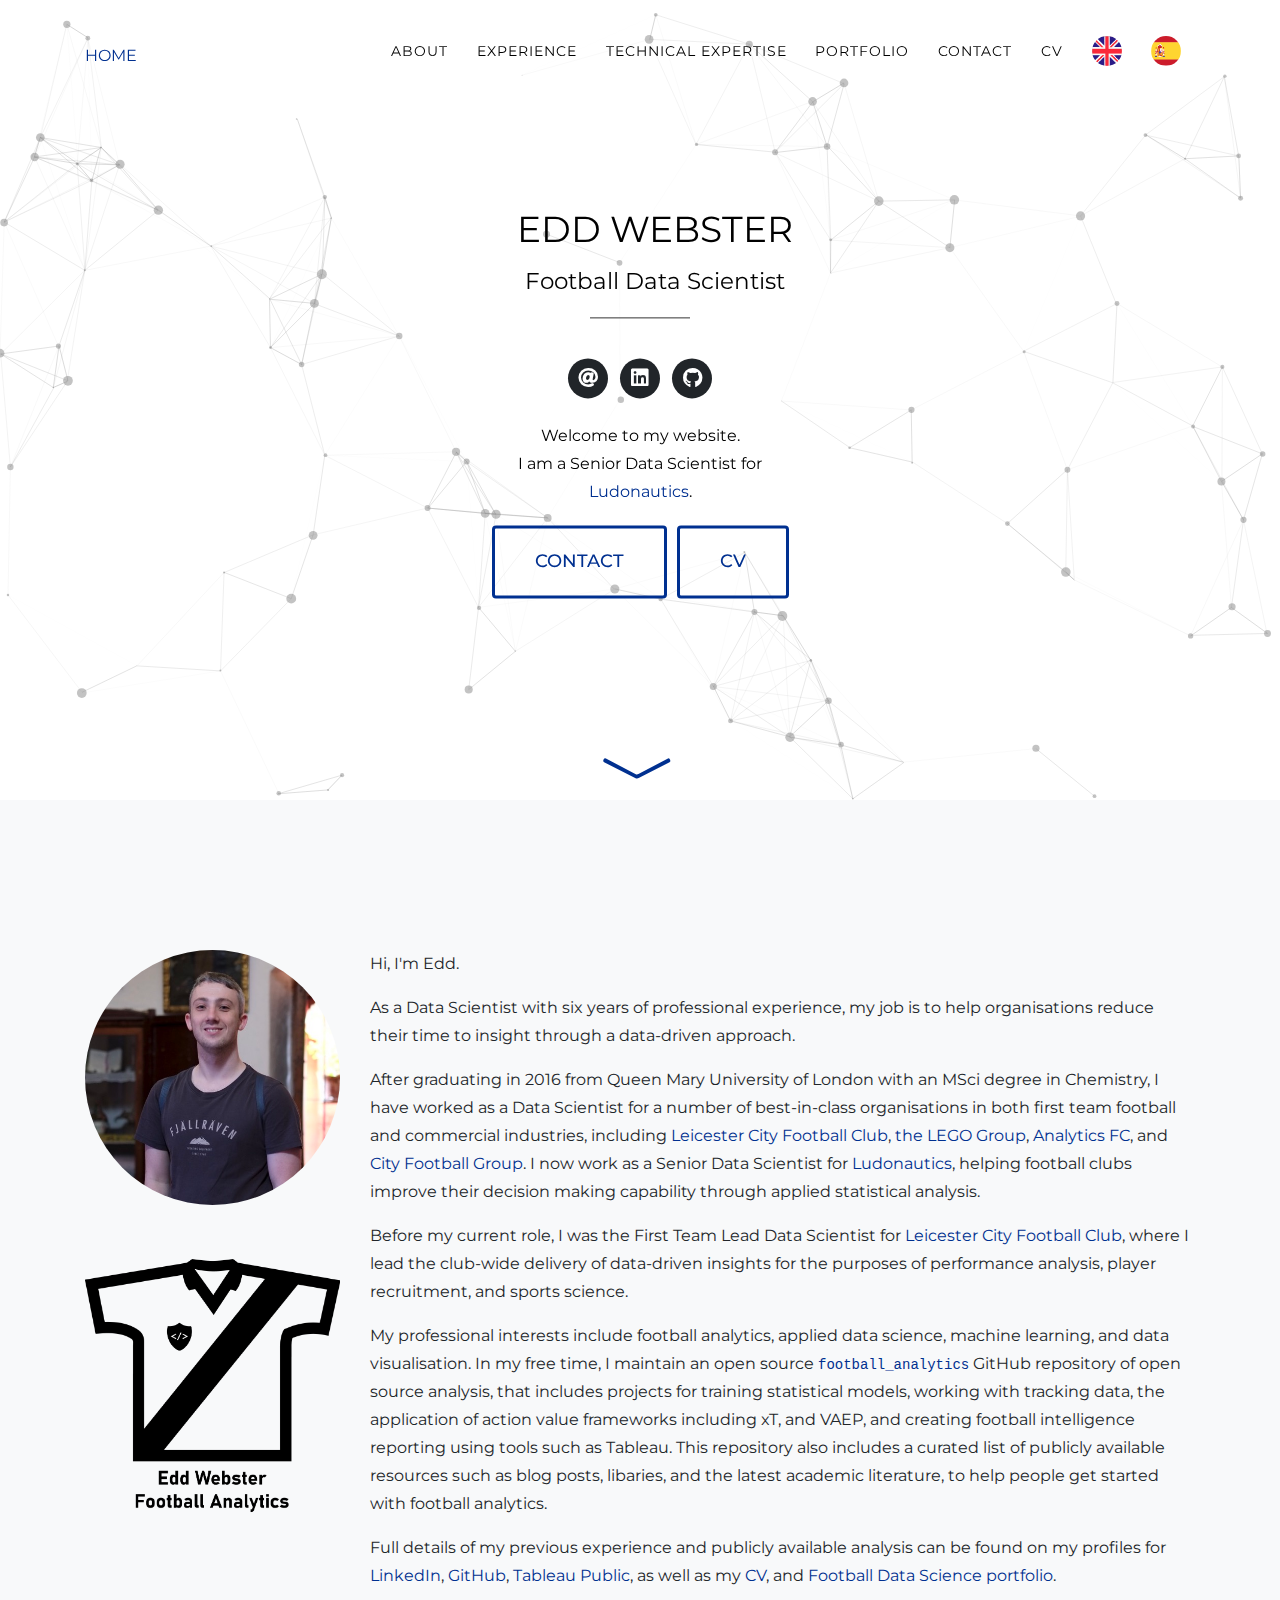
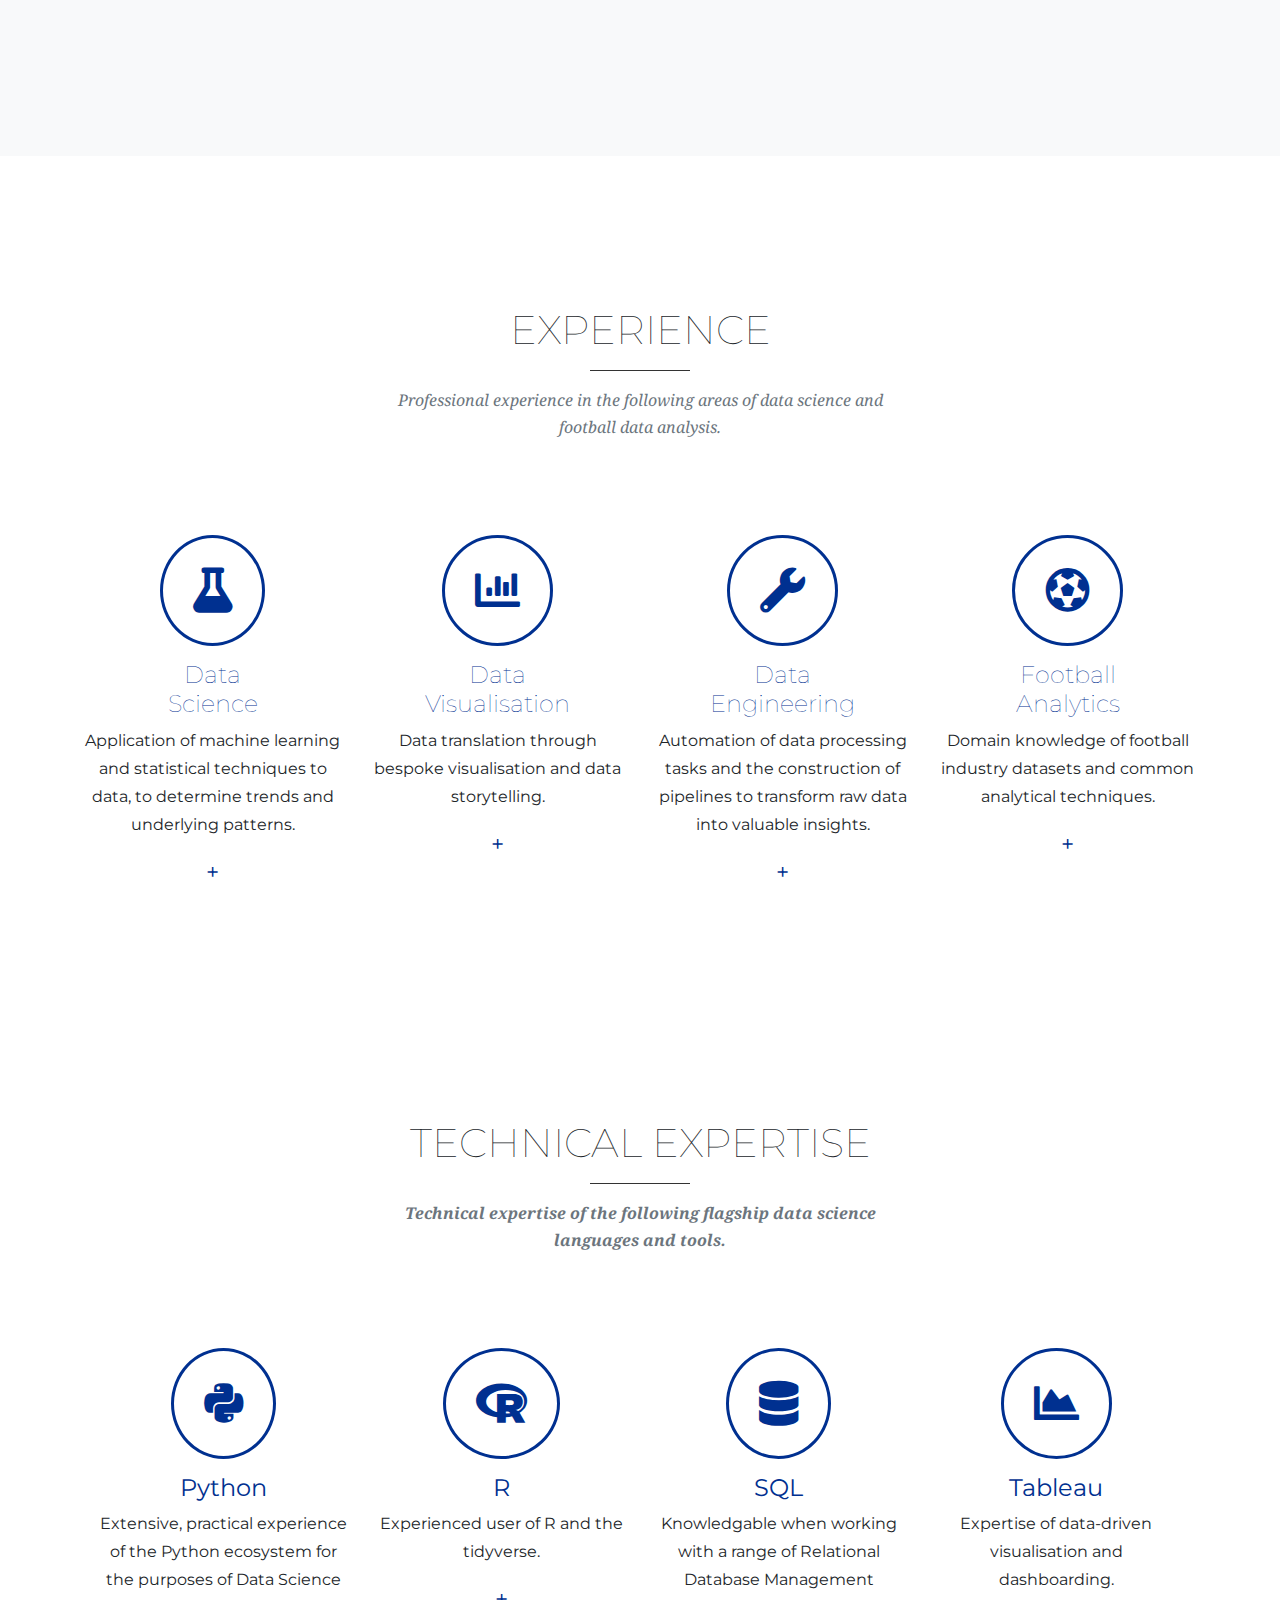
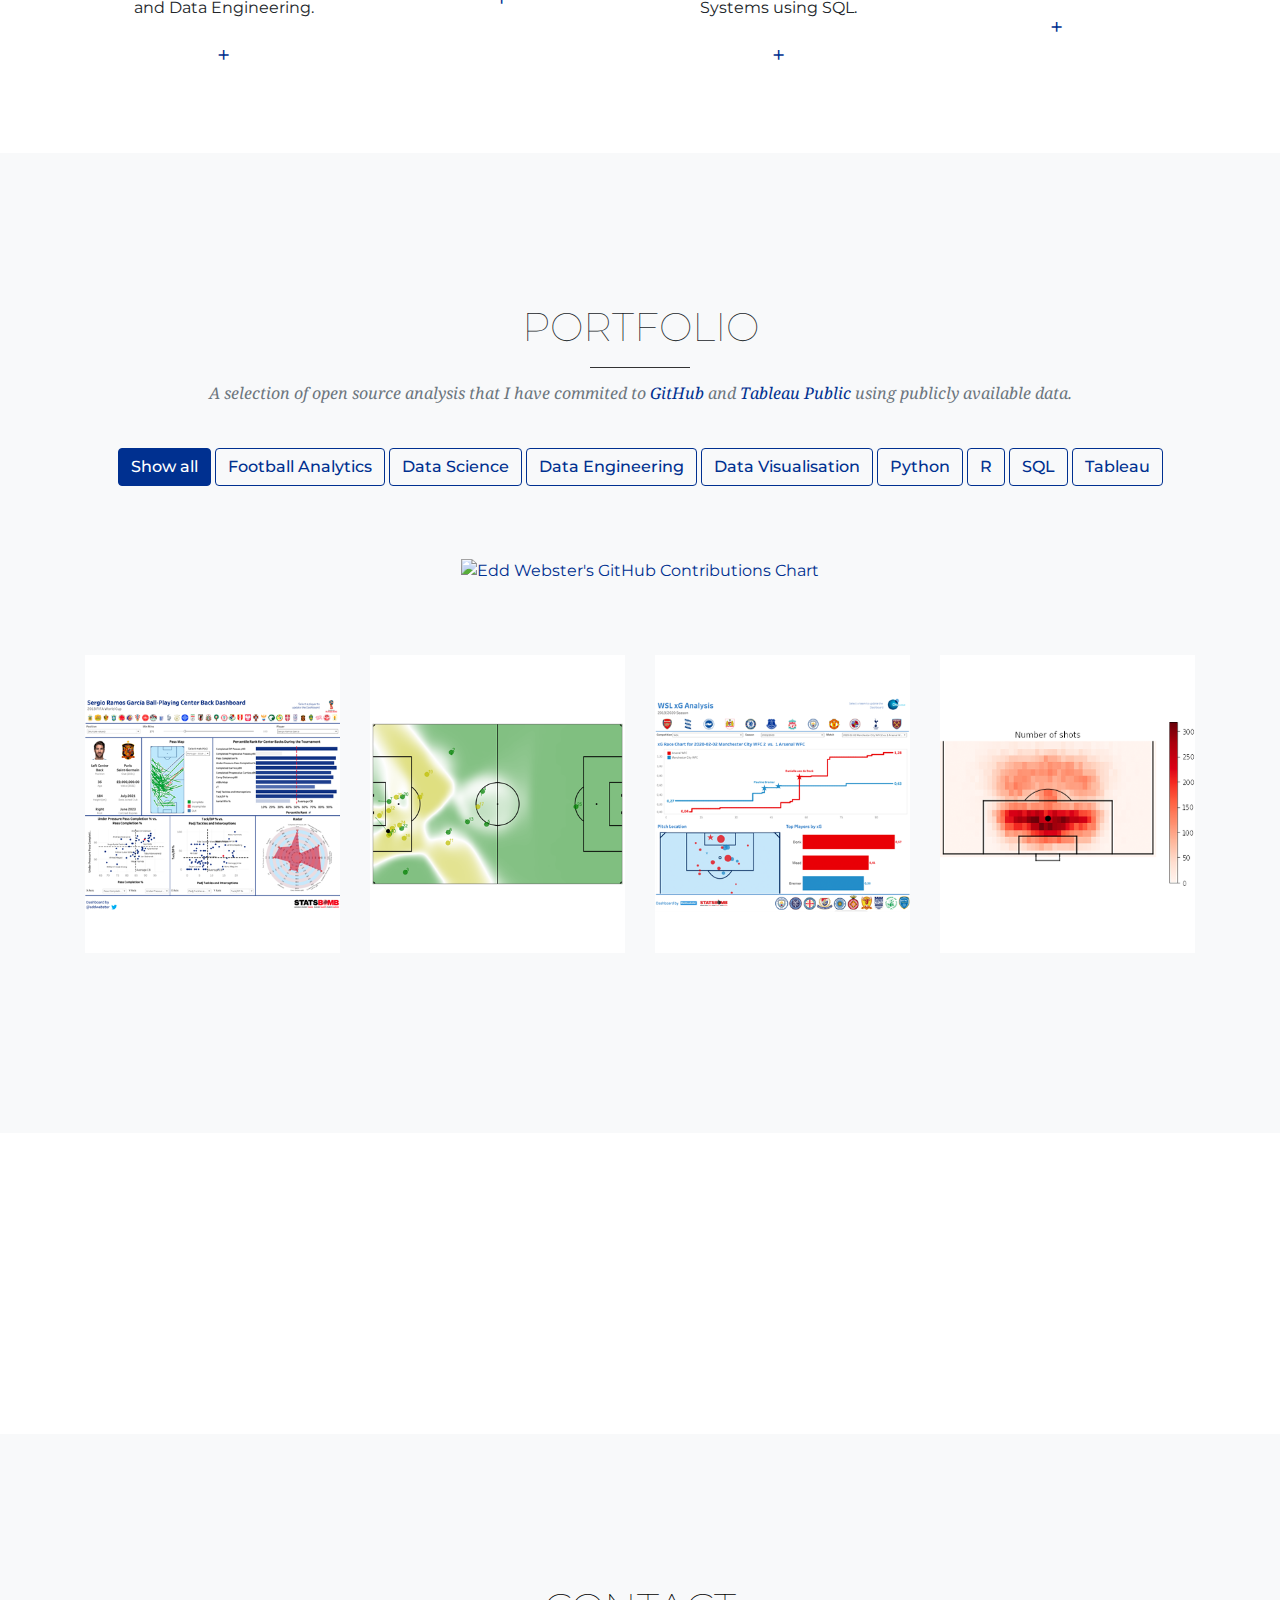
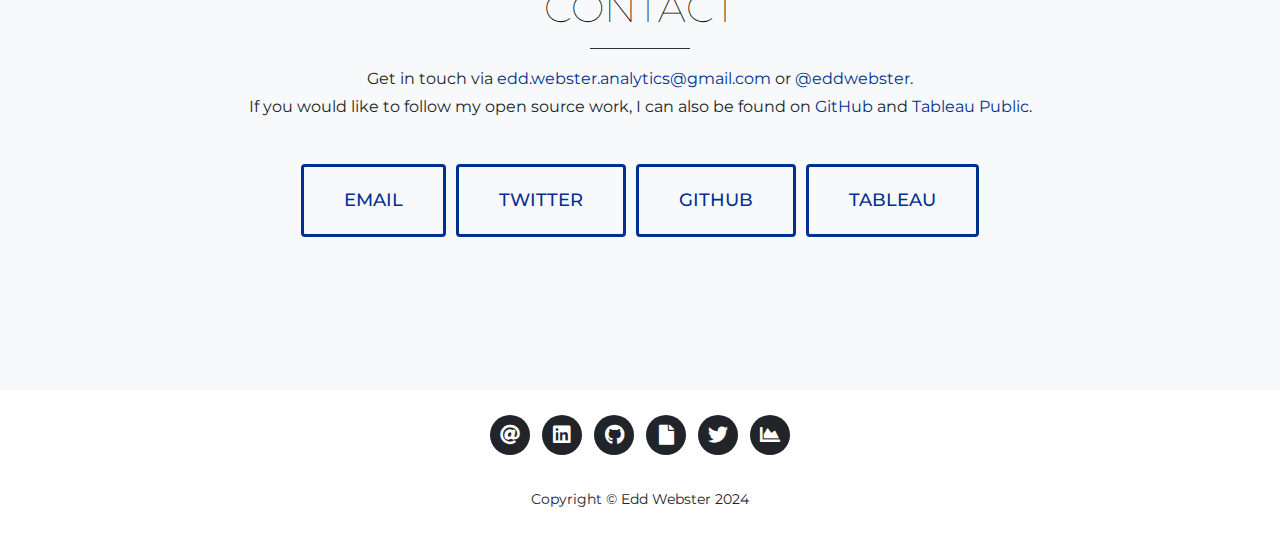
==== commit f0d165f1: "Add files via upload" ====
--- a/index.html
+++ b/index.html
@@ -15,17 +15,17 @@
     </script>
 
     <meta charset="utf-8">
-    <title>Edd Webster | Data Scientist in Football Analytics</title>
+    <title>Edd Webster | Football Data Scientist</title>
     <meta name="viewport" content="width=device-width, initial-scale=1, shrink-to-fit=no">
-    <meta name="description" content="Welcome to my page. My name is Edd Webster and I am a Data Scientist in Football Analytics.">
-    <meta name="keywords" content="Edd Webster, Football Data Scientist, Lead Data Scientist, Soccer Data Scientist, Football Analytics, Soccer Analytics, Football Data Analytics, Soccer Data Analytics, Sports Analytics, Análisis de Datos de Fútbol, Data Scientist, Data Science, Data Analysis, Data Visualisation, Machine Learning, AI, Statistics, Leicester City, Lego, Data, Football, Soccer, Futbol, Sports, Analytics, Sports Stats, Python, R, SQL, Tableau, Football Data, Football Stats, Soccer Data, Expected Goals, xG">
+    <meta name="description" content="Welcome to my page. My name is Edd Webster and I am a Football Data Scientist.">
+    <meta name="keywords" content="Edd Webster, Football Data Scientist, Data Scientist, Soccer Data Scientist, Football Analytics, Soccer Analytics, Football Data Analytics, Soccer Data Analytics, Sports Analytics, Análisis de Datos de Fútbol, Data Scientist, Data Science, Data Analysis, Data Visualisation, Machine Learning, AI, Statistics, Leicester City, Lego, Data, Football, Soccer, Futbol, Sports, Analytics, Sports Stats, Python, R, SQL, Tableau, Football Data, Football Stats, Soccer Data, Expected Goals, xG">
     <meta name="author" content="Edd Webster">
     <link rel="icon" href="img/logo/Home_single_small.png">
 
     <!-- Control appearance when shared by social media -->
-    <meta property="og:title" content="Edd Webster | Data Scientist in Football Analytics" />
+    <meta property="og:title" content="Edd Webster | Football Data Scientist" />
     <meta property="og:image" content="img/logo/Home_single_medium.png" />
-    <meta property="og:description" content="Welcome to my page. My name is Edd Webster and I am a Data Scientist in Football Analytics."/>
+    <meta property="og:description" content="Welcome to my page. My name is Edd Webster and I am a Football Data Scientist."/>
     <meta property='og:url' content="https://www.eddwebster.com" />
     <meta property="og:type" content="website" />
 
@@ -101,7 +101,7 @@
       <br>
       <ul class="list-inline social-buttons">
         <li class="list-inline-item">
-          <a href="mailto:edd.j.webster@gmail.com?Subject=Hello" target="_top">
+          <a href="mailto:edd.webster.analytics@gmail.com?Subject=Hello" target="_top">
             <i class="fas fa-at"></i>
           </a>
         </li>
@@ -117,7 +117,7 @@
         </li>
       </ul>
       <br>
-      <p>Welcome to my website.</p>
+      <p>Welcome to my website.<br>I am a Senior Data Scientist for<br><a href="https://ludonautics.com/" target="_blank">Ludonautics</a>.</p>
       <a class="btn btn-primary btn-xl text-uppercase js-scroll-trigger" href="#contact">Contact</a>
       <a class="btn btn-primary btn-xl text-uppercase js-scroll-trigger" href="/downloads/EddWebsterCV.pdf" download>CV</a>
   </div>
@@ -146,9 +146,11 @@
       </div>
       <div class="col-lg-9 text-center text-md-left">
         <p>Hi, I'm Edd.</p>
-        <p>As a Data Scientist with five years of professional experience, my job is to help organisations reduce their time to insight through a data-driven approach.</p>
-        <p>After graduating in 2016 from Queen Mary University of London with an MSci degree in Chemistry, I have worked as a Data Scientist for a number of best-in-class organisations including <a href="https://www.lcfc.com/" target="_blank">Leicester City Football Club</a>, <a href="/downloads/EddWebsterCVLEGO.pdf" download>the LEGO Group</a>, <a href="https://analyticsfc.co.uk/" target="_blank">Analytics FC</a>, and <a href="https://www.cityfootballgroup.com/" target="_blank">City Football Group</a>. I now work as Senior Data Scientist for <a href="https://www.ludonautics.com/" target="_blank">Ludonautics</a>.</p>
-        <p>My professional interests include football analytics, applied data science, machine learning, and data visualisation. In my free time, I maintain a <code><a href="https://github.com/eddwebster/football_analytics" target="_blank">football_analytics</a></code> GitHub repository of open source analysis, that includes projects for model building including xG models; working with tracking data including the application of pitch control models; the application of action value frameworks including xT, and VAEP; and creating football intelligence reporting tools. This repository also includes a curated list of publicly available resources such as blog posts, libaries, and the latest academic literature, to help people get started with football analytics.</p>
+        <p>As a Data Scientist with six years of professional experience, my job is to help organisations reduce their time to insight through a data-driven approach.</p>
+        <p>After graduating in 2016 from Queen Mary University of London with an MSci degree in Chemistry, I have worked as a Data Scientist for a number of best-in-class organisations in both first team football and commercial industries, including <a href="https://www.lcfc.com/" target="_blank">Leicester City Football Club</a>, <a href="/downloads/EddWebsterCVLEGO.pdf" download>the LEGO Group</a>, <a href="https://analyticsfc.co.uk/" target="_blank">Analytics FC</a>, and <a href="https://www.cityfootballgroup.com/" target="_blank">City Football Group</a>. I now work as a Senior Data Scientist for <a href="https://ludonautics.com/" target="_blank">Ludonautics</a>, helping football clubs improve their decision making capability through applied statistical analysis.</p>
+        <p>Before my current role, I was the First Team Lead Data Scientist for <a href="https://www.lcfc.com/" target="_blank">Leicester City Football Club</a>, where I lead the club-wide delivery of data-driven insights for the purposes of performance analysis, player recruitment, and sports science.</p>
+        <p>My professional interests include football analytics, applied data science, machine learning, and data visualisation. In my free time, I maintain an open source <code><a href="https://github.com/eddwebster/football_analytics" target="_blank">football_analytics</a></code> GitHub repository of open source analysis, that includes projects for training statistical models, working with tracking data, the application of action value frameworks including xT, and VAEP, and creating football intelligence reporting using tools such as Tableau. This repository also includes a curated list of publicly available resources such as blog posts, libaries, and the latest academic literature, to help people get started with football analytics.</p>
+        <p>Full details of my previous experience and publicly available analysis can be found on my profiles for <a href="https://www.linkedin.com/in/eddwebster/" target="_blank">LinkedIn</a>, <a href="https://github.com/eddwebster/" target="_blank">GitHub</a>, <a href="https://public.tableau.com/profile/edd.webster#!/" target="_blank">Tableau Public</a>, as well as my <a href="/downloads/EddWebsterCV.pdf" download>CV</a>, and <a href="https://docs.google.com/presentation/d/1sWb5UDDp_3klAdLF0E30HTOo0ZKNcK2KPPHAfmsclF8/" target="_blank">Football Data Science portfolio</a>.
       </div>
     </div>
 
@@ -239,10 +241,10 @@
     </div>
   <div class="row">
     <div class="col-lg-3 text-center">
-      <a data-toggle="modal" href="#dataProcessing"><i class="fa fa-wrench experience-logo"></i></a>
-      <a data-toggle="modal" href="#dataProcessing"><h4>Data<br>Processing</h4></a>
-      <p>Data mining, parsing, cleaning, engineering, and exploration, to create professional, reproducible data analysis.</p>
-      <a data-toggle="modal" href="#dataProcessing" style="font-size: 23px">+</a>
+      <a data-toggle="modal" href="#dataScience"><i class="fa fa-flask experience-logo"></i></a>
+      <a data-toggle="modal" href="#dataScience"><h4>Data<br>Science</h4></a>
+      <p>Application of machine learning and statistical techniques to data, to determine trends and underlying patterns.</p>
+      <a data-toggle="modal" href="#dataScience" style="font-size: 23px">+</a>
     </div>
     <div class="col-lg-3 text-center">
       <a data-toggle="modal" href="#dataVisualisation"><i class="fas fa-chart-bar experience-logo"></i></a>
@@ -251,12 +253,12 @@
       <a data-toggle="modal" href="#dataVisualisation" style="font-size: 23px">+</a>
     </div>
     <div class="col-lg-3 text-center">
-      <a data-toggle="modal" href="#dataScience"><i class="fa fa-flask experience-logo"></i></a>
-      <a data-toggle="modal" href="#dataScience"><h4>Data<br>Science</h4></a>
-      <p>Application of machine learning and statistical techniques to data, to determine trends and underlying patterns.</p>
-      <a data-toggle="modal" href="#dataScience" style="font-size: 23px">+</a>
+      <a data-toggle="modal" href="#dataEngineering"><i class="fa fa-wrench experience-logo"></i></a>
+      <a data-toggle="modal" href="#dataEngineering"><h4>Data<br>Engineering</h4></a>
+      <p>Automation of data processing tasks and the construction of pipelines to transform raw data into valuable insights.</p>
+      <a data-toggle="modal" href="#dataEngineering" style="font-size: 23px">+</a>
     </div>
-    <div class="col-lg-3 text-center">
+      <div class="col-lg-3 text-center">
       <a data-toggle="modal" href="#footballAnalytics"><i class="fa fa-futbol experience-logo"></i></a>
       <a data-toggle="modal" href="#footballAnalytics"><h4>Football<br>Analytics</h4></a>
       <p>Domain knowledge of football industry datasets and common analytical techniques.</p>
@@ -283,7 +285,7 @@
         <div class="col-lg-3 text-center">
           <a data-toggle="modal" href="#python"><i class="fab fa-python experience-logo"></i></a>
           <a data-toggle="modal" href="#python"><h4><b>Python</b></h4></a>
-          <p>Extensive, practical experience of the Python ecosystem.</p>
+          <p>Extensive, practical experience of the Python ecosystem for the purposes of Data Science and Data Engineering.</p>
           <a data-toggle="modal" href="#python" style="font-size: 23px">+</a>
         </div>
         <div class="col-lg-3 text-center">
@@ -326,14 +328,13 @@
           <div class="col-lg-12 text-center">
             <h2 class="section-heading text-uppercase">Portfolio</h2>
             <hr style="width: 100px; height: 1px; border:none;color:#333;background-color:#333;">
-            <h3 class="section-subheading text-muted">A selection of publicly available analysis that I have commited to <a href="https://github.com/eddwebster" target="_blank">GitHub</a> and <a href="https://public.tableau.com/app/profile/edd.webster" target="_blank">Tableau Public</a>.</h3>
+            <h3 class="section-subheading text-muted">A selection of open source analysis that I have commited to <a href="https://github.com/eddwebster" target="_blank">GitHub</a> and <a href="https://public.tableau.com/app/profile/edd.webster" target="_blank">Tableau Public</a> using publicly available data.</h3>
             <div id="portfolio-button-container">
               <button class="btn btn-secondary active" data-portfolio-section="all">Show all</button>
               <button class="btn btn-secondary" data-portfolio-section="football">Football Analytics</button>
-              <button class="btn btn-secondary" data-portfolio-section="dp">Data Processing</button>
+              <button class="btn btn-secondary" data-portfolio-section="ds">Data Science</button>
+              <button class="btn btn-secondary" data-portfolio-section="dp">Data Engineering</button>
               <button class="btn btn-secondary" data-portfolio-section="dataviz">Data Visualisation</button>
-              <button class="btn btn-secondary" data-portfolio-section="ds">Data Science</button>
-              <button class="btn btn-secondary" data-portfolio-section="dashboard">Dashboard</button>
               <button class="btn btn-secondary" data-portfolio-section="python">Python</button>
               <button class="btn btn-secondary" data-portfolio-section="r">R</button>
               <button class="btn btn-secondary" data-portfolio-section="sql">SQL</button>
@@ -349,13 +350,13 @@
         <br><br>
         <div id="portfolio-items" class="row">
 
-          <div class="col-md-3 col-sm-6 portfolio-item show column football dataviz dashboard tableau python dp">
+          <div class="col-md-3 col-sm-6 portfolio-item show column football dataviz tableau python dp">
             <a class="portfolio-link" data-toggle="modal" href="#wc-cb">
               <div class="portfolio-hover">
                 <div class="portfolio-hover-content">
-                  <p>Data-Driven Recruitment of Ball-Playing Center Backs</p>
+                  <p>Determining Ball-Playing Center Backs through Data</p>
                   <hr>
-                  <p class="explanation_portfolio">Data-driven analysis to determine the three best, ball-playing center backs from the 2018 FIFA World Cup, using publicly available Event data from StatsBomb.</p>
+                  <p class="explanation_portfolio">Data-driven analysis to determine best, ball-playing center backs from the 2018 FIFA World Cup, using publicly available Event data from StatsBomb.</p>
                 </div>
               </div>
               <img class="img-fluid" src="img/portfolio/wc-cb.png" alt="Recruitment Analysis of Ball-playing Center Backs">
@@ -375,7 +376,7 @@
             </a>
           </div>
 
-          <div class="col-md-3 col-sm-6 portfolio-item show column football dataviz dashboard tableau dp">
+          <div class="col-md-3 col-sm-6 portfolio-item show column football dataviz tableau dp">
             <a class="portfolio-link" data-toggle="modal" href="#footballintelligence">
               <div class="portfolio-hover">
                 <div class="portfolio-hover-content">
@@ -426,10 +427,10 @@
         <div class="col-lg-12 text-center">
           <h2 class="section-heading text-uppercase" style="color: black">Contact</h2>
           <hr style="width: 100px; height: 1px; border:none;color:#333;background-color:#333;">
-          <p>Get in touch via <a href="mailto:edd.j.webster@gmail.com?Subject=Hello" target="_top">edd.j.webster@gmail.com</a> or <a href="https://twitter.com/eddwebster" target="_blank">@eddwebster</a>.<br>If you would like to follow my open source work, I can also be found on <a href="https://github.com/eddwebster/" target="_blank">GitHub</a> and <a href="https://public.tableau.com/profile/edd.webster#!/" target="_blank">Tableau Public</a>.</p>
+          <p>Get in touch via <a href="mailto:edd.webster.analytics@gmail.com?Subject=Hello" target="_top">edd.webster.analytics@gmail.com</a> or <a href="https://twitter.com/eddwebster" target="_blank">@eddwebster</a>.<br>If you would like to follow my open source work, I can also be found on <a href="https://github.com/eddwebster/" target="_blank">GitHub</a> and <a href="https://public.tableau.com/profile/edd.webster#!/" target="_blank">Tableau Public</a>.</p>
           <br>
           <div style="text-align:center">
-            <a class="btn btn-primary btn-xl text-uppercase js-scroll-trigger" href="mailto:edd.j.webster@gmail.com?Subject=Hello" target="_top">Email</a>
+            <a class="btn btn-primary btn-xl text-uppercase js-scroll-trigger" href="mailto:edd.webster.analytics@gmail.com?Subject=Hello" target="_top">Email</a>
             <a class="btn btn-primary btn-xl text-uppercase js-scroll-trigger" href="https://twitter.com/eddwebster" target="_blank">Twitter</a>
             <a class="btn btn-primary btn-xl text-uppercase js-scroll-trigger" href="https://github.com/eddwebster/" target="_blank">GitHub</a>
             <a class="btn btn-primary btn-xl text-uppercase js-scroll-trigger" href="https://public.tableau.com/profile/edd.webster#!/" target="_blank">Tableau</a>
@@ -447,7 +448,7 @@
         <div class="col-md-12">
           <ul class="list-inline social-buttons">
             <li class="list-inline-item">
-              <a href="mailto:edd.j.webster@gmail.com?Subject=Hello" target="_top">
+              <a href="mailto:edd.webster.analytics@gmail.com?Subject=Hello" target="_top">
                 <i class="fas fa-at"></i>
               </a>
             </li>
@@ -484,7 +485,7 @@
     <div class="container">
       <div class="row text-center">
         <div class="col-md-12">
-          <span class="copyright">Copyright &copy; Edd Webster 2023</span>
+          <span class="copyright">Copyright &copy; Edd Webster 2024</span>
         </div>
       </div>
     </div>
@@ -494,8 +495,8 @@
 
 <!--- Modal Section -->
 
-    <!-- Data Processing -->
-    <center><div class="portfolio-modal modal fade" id="dataProcessing" tabindex="-1" role="dialog" aria-hidden="true">
+    <!-- Data Engineering-->
+    <center><div class="portfolio-modal modal fade" id="dataEngineering" tabindex="-1" role="dialog" aria-hidden="true">
       <div class="modal-dialog h-100">
         <div class="modal-content">
           <div class="close-modal" data-dismiss="modal">
@@ -508,23 +509,23 @@
               <div class="col-lg-10 mx-auto">
                 <div class="modal-body">
                   <i class="fa fa-wrench experience-logo"></i>
-                  <h4>Data Processing</h4>
-                  <p style="max-width: 600px">Data mining, parsing, cleaning, engineering, and exploration, to create professional, reproducible data analysis.</p>
+                  <h4>Data Engineering</h4>
+                  <p style="max-width: 600px">Data mining, parsing, cleaning, engineering, to build the pipelines required for professional, reproducible data analysis.</p>
                   <div style="text-align: left">
                     <h6>Examples of previous projects and experience:</h6>
                     <hr>
                     <ul>
-                      <li>For more examples of data processing projects, see the Data Processing specific projects in the <a href="#portfolio"  target="_blank">Portfolio</a> section of this website. Examples of data processing for football data analysis can also be found in my <a href="https://docs.google.com/presentation/d/1EQ4meB5Y2TGuIn3K31OdkvoI-8QlPW2MhZE8UEhZ38c/edit?usp=sharing" target="_blank">Football Data Science Portfolio</a>.</li>
+                      <li>For more examples of data engineering projects, see the Data Engineering specific projects in the <a href="#portfolio"  target="_blank">Portfolio</a> section of this website. Examples of data engineering for football data analysis can also be found in my <a href="https://docs.google.com/presentation/d/1sWb5UDDp_3klAdLF0E30HTOo0ZKNcK2KPPHAfmsclF8/" target="_blank">Football Data Science Portfolio</a>.</li>
                     </ul>
                     <br>
                     <h6>If you would like to find out more:</h6>
                     <hr>
                     <div style="margin-top: 15px;">
-                       <a class="btn btn-secondary btn text-uppercase js-scroll-trigger" href="mailto:edd.j.webster@gmail.com?Subject=Hello" target="_top">Email</a>
+                       <a class="btn btn-secondary btn text-uppercase js-scroll-trigger" href="mailto:edd.webster.analytics@gmail.com?Subject=Hello" target="_top">Email</a>
                        <a class="btn btn-secondary btn text-uppercase js-scroll-trigger" href="https://twitter.com/eddwebster" target="_blank">Twitter</a>
                        <a class="btn btn-secondary btn text-uppercase js-scroll-trigger" href="https://github.com/eddwebster" target="_blank">GitHub</a>
                        <a class="btn btn-secondary btn text-uppercase js-scroll-trigger" href="https://public.tableau.com/profile/edd.webster#!/" target="_blank">Tableau</a>
-                       <a class="btn btn-secondary btn text-uppercase js-scroll-trigger" href="https://docs.google.com/presentation/d/1EQ4meB5Y2TGuIn3K31OdkvoI-8QlPW2MhZE8UEhZ38c/edit?usp=sharing" target="_blank">Portfolio</a>
+                       <a class="btn btn-secondary btn text-uppercase js-scroll-trigger" href="https://docs.google.com/presentation/d/1sWb5UDDp_3klAdLF0E30HTOo0ZKNcK2KPPHAfmsclF8/" target="_blank">Portfolio</a>
                      </div>
                      <br><br><br>
                   </div>
@@ -559,17 +560,17 @@
                     <ul>
                       <li>Dashboard to visualise performance metrics of center backs at the 2018 FIFA Men's World Cup using event data from StatsBomb. The code to process this data can be found in the static version of the <a href="https://nbviewer.org/github/eddwebster/football_analytics/blob/master/notebooks/3_data_engineering/StatsBomb%20Data%20Engineering.ipynb" target="_blank">Jupyter notebook</a> and the corresponding Tableau dashboard can be found <a href="https://public.tableau.com/app/profile/edd.webster/viz/EddWebster-WorldCup2018AnalysisandDashboard/WC2018PlayerDashboard" target="_blank">here</a>.</li>
                       <li>Provided data-driven analysis to clubs and stakeholders as part of <a href="https://analyticsfc.co.uk/" target="_blank">Analytics FC</a>'s data services including Coach ID and Signature. These analytical pieces and bespoke, static visualisations were created using <code>Python</code> and specifically the <code>matplotlib</code> library for data visualisation.</li>
-                      <li>For more examples of data visualisation, see the Data Visualisation specific projects in the <a href="#portfolio" target="_blank">Portfolio</a> section of this website. Examples of Tableau visualisations can be found in my <a href="https://public.tableau.com/app/profile/edd.webster" target="_blank">Tableau Public</a> profile and data visualisation projects using football data can also be found in my <a href="https://docs.google.com/presentation/d/1EQ4meB5Y2TGuIn3K31OdkvoI-8QlPW2MhZE8UEhZ38c/edit?usp=sharing" target="_blank">Football Data Science Portfolio</a>.</li>
+                      <li>For more examples of data visualisation, see the Data Visualisation specific projects in the <a href="#portfolio" target="_blank">Portfolio</a> section of this website. Examples of Tableau visualisations can be found in my <a href="https://public.tableau.com/app/profile/edd.webster" target="_blank">Tableau Public</a> profile and data visualisation projects using football data can also be found in my <a href="https://docs.google.com/presentation/d/1sWb5UDDp_3klAdLF0E30HTOo0ZKNcK2KPPHAfmsclF8/" target="_blank">Football Data Science Portfolio</a>.</li>
                     </ul>
                     <br>
                     <h6>If you would like to find out more:</h6>
                     <hr>
                     <div style="margin-top: 15px;">
-                       <a class="btn btn-secondary btn text-uppercase js-scroll-trigger" href="mailto:edd.j.webster@gmail.com?Subject=Hello" target="_top">Email</a>
+                       <a class="btn btn-secondary btn text-uppercase js-scroll-trigger" href="mailto:edd.webster.analytics@gmail.com?Subject=Hello" target="_top">Email</a>
                        <a class="btn btn-secondary btn text-uppercase js-scroll-trigger" href="https://twitter.com/eddwebster" target="_blank">Twitter</a>
                        <a class="btn btn-secondary btn text-uppercase js-scroll-trigger" href="https://github.com/eddwebster" target="_blank">GitHub</a>
                        <a class="btn btn-secondary btn text-uppercase js-scroll-trigger" href="https://public.tableau.com/profile/edd.webster#!/" target="_blank">Tableau</a>
-                       <a class="btn btn-secondary btn text-uppercase js-scroll-trigger" href="https://docs.google.com/presentation/d/1EQ4meB5Y2TGuIn3K31OdkvoI-8QlPW2MhZE8UEhZ38c/edit?usp=sharing" target="_blank">Portfolio</a>
+                       <a class="btn btn-secondary btn text-uppercase js-scroll-trigger" href="https://docs.google.com/presentation/d/1sWb5UDDp_3klAdLF0E30HTOo0ZKNcK2KPPHAfmsclF8/" target="_blank">Portfolio</a>
                      </div>
                      <br><br><br>
                   </div>
@@ -597,24 +598,24 @@
                 <div class="modal-body">
                   <i class="fas fa-flask experience-logo"></i>
                   <h4>Data Science</h4>
-                  <p style="max-width: 600px">I have a high-level of expertise when using data to tell a story through static and interactive data visualisations and dashboards. Through extensive experience, I am comfortable when using all of the major data visualisation packages, including: <code>Tableau</code>, <code>Microsoft Power BI</code>, and <code>Google Data Studio</code>.</p>
+                  <p style="max-width: 600px">Utilising statistical modeling techniques to uncover meaningful patterns and trends within complex datasets, driving informed decision-making and predictive analytics.</p>
                   <div style="text-align: left">
                     <h6>Examples of previous projects and experience:</h6>
                     <hr>
                     <ul>
-                      <li>Example project of an end-to-end machine learning pipeline to train a Chance Quality Model, commonly known as an Expected Goals (xG) mode using Logistic Regression. This model was trained using a historical dataset of 11,000 shots. This project was completed using <code>Python</code> and key libraries (<code>NumPy</code>, <code>pandas</code>, <code>matplotlib</code>, <code>Plotly</code>, <code>scikit-learn</code>). The code for this analysis can be found in the <a href="https://github.com/eddwebster/football_analytics/tree/master/notebooks/5_data_analysis_and_projects"  target="_blank">Data Analysis and Projects</a> section of my <code><a href="https://github.com/eddwebster/football_analytics" target="_blank">football_analytics</a></code> GitHub repository and a static version of the Jupyter notebook <a href="https://nbviewer.org/github/eddwebster/football_analytics/blob/master/notebooks/5_data_analysis_and_projects/xg_modeling/shots_dataset/chance_quality_modelling/1%29%20Logistic%20Regression%20Expected%20Goals%20Model.ipynb" target="_blank">here</a>.</li>
-                      <li>Example project of an end-to-end machine learning pipeline to use data to find "the next Gerard Piqué” through Principle Component Analysis and K-Means Clustering. This project was completed using <code>Python</code> and key libraries (<code>NumPy</code>, <code>pandas</code>, <code>matplotlib</code>, <code>scikit-learn</code>). The code for this analysis can be found in the <a href="https://github.com/eddwebster/football_analytics/tree/master/notebooks/5_data_analysis_and_projects"  target="_blank">Data Analysis and Projects</a> section of my <code><a href="https://github.com/eddwebster/football_analytics" target="_blank">football_analytics</a></code> GitHub repository and a static version of the Jupyter notebook <a href="https://nbviewer.org/github/eddwebster/football_analytics/blob/master/notebooks/5_data_analysis_and_projects/player_similarity_and_clustering/PCA%20and%20K-Means%20Clustering%20of%20%27Pique%CC%81-like%27%20Defenders.ipynb" target="_blank">here</a>.</li>
-                      <li>For more examples of data science projects, see the Data Science specific projects in the <a href="#portfolio" target="_blank">Portfolio</a> section of this website. Examples of data science projects using football data can also be found in my <a href="https://docs.google.com/presentation/d/1EQ4meB5Y2TGuIn3K31OdkvoI-8QlPW2MhZE8UEhZ38c/edit?usp=sharing" target="_blank">Football Data Science Portfolio</a>.</li>
+                      <li>Example project of an end-to-end machine learning pipeline to train a Chance Quality Model, commonly known as an Expected Goals (xG) mode using Logistic Regression. This model was trained using a historical dataset of 11,000 shots. This project was completed using <code>Python</code> and key libraries (<code>NumPy</code>, <code>pandas</code>, <code>matplotlib</code>, <code>Plotly</code>, <code>scikit-learn</code>, <code>XGBoost</code>, <code>LightGBM</code>, <code>CatBoost</code>, <code>SHAP</code>, <code>HyperOpt</code>, <code>Optuna</code>, and <code>MLFlow</code>). The code for this analysis can be found in the <a href="https://github.com/eddwebster/football_analytics/tree/master/notebooks/5_data_analysis_and_projects"  target="_blank">Data Analysis and Projects</a> section of my <code><a href="https://github.com/eddwebster/football_analytics" target="_blank">football_analytics</a></code> GitHub repository and a static version of the Jupyter notebook <a href="https://nbviewer.org/github/eddwebster/football_analytics/blob/master/notebooks/5_data_analysis_and_projects/xg_modeling/shots_dataset/chance_quality_modelling/1%29%20Logistic%20Regression%20Expected%20Goals%20Model.ipynb" target="_blank">here</a> as well as in my <a href="https://docs.google.com/presentation/d/1sWb5UDDp_3klAdLF0E30HTOo0ZKNcK2KPPHAfmsclF8/" target="_blank">Football Data Science Portfolio</a>.</li>
+                      <li>Example project of an end-to-end machine learning pipeline to use data to find "the next Gerard Piqué” through Principle Component Analysis and K-Means Clustering. This project was completed using <code>Python</code> and key libraries (<code>NumPy</code>, <code>pandas</code>, <code>matplotlib</code>, <code>scikit-learn</code>). The code for this analysis can be found in the <a href="https://github.com/eddwebster/football_analytics/tree/master/notebooks/5_data_analysis_and_projects"  target="_blank">Data Analysis and Projects</a> section of my <code><a href="https://github.com/eddwebster/football_analytics" target="_blank">football_analytics</a></code> GitHub repository and a static version of the Jupyter notebook <a href="https://nbviewer.org/github/eddwebster/football_analytics/blob/master/notebooks/5_data_analysis_and_projects/player_similarity_and_clustering/PCA%20and%20K-Means%20Clustering%20of%20%27Pique%CC%81-like%27%20Defenders.ipynb" target="_blank">here</a> as well as in my <a href="https://docs.google.com/presentation/d/1sWb5UDDp_3klAdLF0E30HTOo0ZKNcK2KPPHAfmsclF8/" target="_blank">Football Data Science Portfolio</a>.</li>
+                      <li>For more examples of data science projects, see the Data Science specific projects in the <a href="#portfolio" target="_blank">Portfolio</a> section of this website. Examples of data science projects using football data can also be found in my <a href="https://docs.google.com/presentation/d/1sWb5UDDp_3klAdLF0E30HTOo0ZKNcK2KPPHAfmsclF8/" target="_blank">Football Data Science Portfolio</a>.</li>
                     </ul>
                     <br>
                     <h6>If you would like to find out more:</h6>
                     <hr>
                     <div style="margin-top: 15px;">
-                       <a class="btn btn-secondary btn text-uppercase js-scroll-trigger" href="mailto:edd.j.webster@gmail.com?Subject=Hello" target="_top">Email</a>
+                       <a class="btn btn-secondary btn text-uppercase js-scroll-trigger" href="mailto:edd.webster.analytics@gmail.com?Subject=Hello" target="_top">Email</a>
                        <a class="btn btn-secondary btn text-uppercase js-scroll-trigger" href="https://twitter.com/eddwebster" target="_blank">Twitter</a>
                        <a class="btn btn-secondary btn text-uppercase js-scroll-trigger" href="https://github.com/eddwebster" target="_blank">GitHub</a>
                        <a class="btn btn-secondary btn text-uppercase js-scroll-trigger" href="https://public.tableau.com/profile/edd.webster#!/" target="_blank">Tableau</a>
-                       <a class="btn btn-secondary btn text-uppercase js-scroll-trigger" href="https://docs.google.com/presentation/d/1EQ4meB5Y2TGuIn3K31OdkvoI-8QlPW2MhZE8UEhZ38c/edit?usp=sharing" target="_blank">Portfolio</a>
+                       <a class="btn btn-secondary btn text-uppercase js-scroll-trigger" href="https://docs.google.com/presentation/d/1sWb5UDDp_3klAdLF0E30HTOo0ZKNcK2KPPHAfmsclF8/" target="_blank">Portfolio</a>
                      </div>
                      <br><br><br>
                   </div>
@@ -648,21 +649,21 @@
                     <hr>
                     <ul>
                       <li>Domain knowledge and extensive experience when working with football industry datasets including: event data from <a href="https://statsbomb.com/"  target="_blank">StatsBomb</a>, <a href="https://www.statsperform.com/opta/" target="_blank">Opta</a> (StatsPerform), <a href="https://www.instatsport.com/en/" target="_blank">Instat</a>, and <a href="https://wyscout.com/" target="_blank">Wyscout.</a>; tracking data from <a href="https://www.secondspectrum.com/index.html" target="_blank">Second Spectrum</a>, <a href="" target="_blank">Metrica Sports</a>, <a href="https://www.signality.com/" target="_blank">Signality</a>; broadcast-tracking data from <a href="https://www.skillcorner.com/" target="_blank">SkillCorner</a>; and GPS data from <a href="https://statsports.com/" target="_blank">STATSports</a>.</li>
-                      <li>Example project of an end-to-end machine learning pipeline to train a Chance Quality Model, commonly known as an Expected Goals (xG) mode using Logistic Regression. This model was trained using a historical dataset of 11,000 shots. This project was completed using <code>Python</code> and key libraries (<code>NumPy</code>, <code>pandas</code>, <code>matplotlib</code>, <code>Plotly</code>, <code>scikit-learn</code>). The code for this analysis can be found in the <a href="https://github.com/eddwebster/football_analytics/tree/master/notebooks/5_data_analysis_and_projects"  target="_blank">Data Analysis and Projects</a> section of my <code><a href="https://github.com/eddwebster/football_analytics" target="_blank">football_analytics</a></code> GitHub repository and a static version of the Jupyter notebook <a href="https://nbviewer.org/github/eddwebster/football_analytics/blob/master/notebooks/5_data_analysis_and_projects/xg_modeling/shots_dataset/chance_quality_modelling/1%29%20Logistic%20Regression%20Expected%20Goals%20Model.ipynb" target="_blank">here</a>.</li>
-                      <li>Example project of an end-to-end machine learning pipeline to use data to find "the next Gerard Piqué” through Principle Component Analysis and K-Means Clustering. This project was completed using <code>Python</code> and key libraries (<code>NumPy</code>, <code>pandas</code>, <code>matplotlib</code>, <code>scikit-learn</code>). The code for this analysis can be found in the <a href="https://github.com/eddwebster/football_analytics/tree/master/notebooks/5_data_analysis_and_projects"  target="_blank">Data Analysis and Projects</a> section of my <code><a href="https://github.com/eddwebster/football_analytics" target="_blank">football_analytics</a></code> GitHub repository and a static version of the Jupyter notebook <a href="https://nbviewer.org/github/eddwebster/football_analytics/blob/master/notebooks/5_data_analysis_and_projects/player_similarity_and_clustering/PCA%20and%20K-Means%20Clustering%20of%20%27Pique%CC%81-like%27%20Defenders.ipynb" target="_blank">here</a>.</li>
-                      <li> In my free time, I maintain a <a href="https://github.com/eddwebster/football_analytics" target="_blank"><code>football_analytics</code></a> GitHub repository of open source analysis, that includes projects for model building including xG models; working with tracking data including the application of pitch control models; the application of action value frameworks including xT, and VAEP; and creating football intelligence reporting tools using Tableau. This repository also includes a curated list of publicly available resources such as blog posts, libaries, and the latest academic literature, to help people get started with football analytics.</li>
-                      <li>The following article by <a href="https://trainingground.guru/articles/edd-webster-from-man-city-to-lego" target="_blank">Training Ground Guru</a> discusses my thoughts and experience regarding football analytics.</li>
-                      <li>For more examples of football data analysis, see my <a href="https://docs.google.com/presentation/d/1EQ4meB5Y2TGuIn3K31OdkvoI-8QlPW2MhZE8UEhZ38c/edit?usp=sharing" target="_blank">Football Data Science Portfolio</a> or the <a href="#portfolio"  target="_blank">Portfolio</a> section of this website.</li>
+                      <li>Experienced when working with football analytics libraries including <code><a href="https://github.com/PySport/kloppy" target="_blank">Kloppy</a></code> for standardising tracking and event data, <code><a href="https://github.com/andrewRowlinson/mplsoccer" target="_blank">mplsoccer</a></code> and <a href="https://github.com/Torvaney/ggsoccer" target="_blank">ggsoccer</a> for plotting football pitches, <code><a href="https://github.com/ML-KULeuven/socceraction" target="_blank">socceraction</a></code> to value the individual actions performed by soccer players, and <code><a href="https://github.com/probberechts/soccerdata" target="_blank">soccerdata</a></code> and <code><a href="https://github.com/JaseZiv/worldfootballR" target="_blank">worldfootballR</a></code> for scraping football data from sources including Club Elo, ESPN, FBref, FiveThirtyEight, Football-Data.co.uk, SoFIFA, TransferMarkt, and WhoScored.</li>
+                      <li>Example project of an end-to-end machine learning pipeline to train a Chance Quality Model, commonly known as an Expected Goals (xG) mode using Logistic Regression. This model was trained using a historical dataset of 11,000 shots. This project was completed using <code>Python</code> and key libraries (<code>NumPy</code>, <code>pandas</code>, <code>matplotlib</code>, <code>Plotly</code>, <code>scikit-learn</code>, <code>XGBoost</code>, <code>LightGBM</code>, <code>CatBoost</code>, <code>SHAP</code>, <code>HyperOpt</code>, <code>Optuna</code>, and <code>MLFlow</code>). The code for this analysis can be found in the <a href="https://github.com/eddwebster/football_analytics/tree/master/notebooks/5_data_analysis_and_projects"  target="_blank">Data Analysis and Projects</a> section of my <code><a href="https://github.com/eddwebster/football_analytics" target="_blank">football_analytics</a></code> GitHub repository and a static version of the Jupyter notebook <a href="https://nbviewer.org/github/eddwebster/football_analytics/blob/master/notebooks/5_data_analysis_and_projects/xg_modeling/shots_dataset/chance_quality_modelling/1%29%20Logistic%20Regression%20Expected%20Goals%20Model.ipynb" target="_blank">here</a> as well as in my <a href="https://docs.google.com/presentation/d/1sWb5UDDp_3klAdLF0E30HTOo0ZKNcK2KPPHAfmsclF8/" target="_blank">Football Data Science Portfolio</a>.</li>
+                      <li>Example project of an end-to-end machine learning pipeline to use data to find "the next Gerard Piqué” through Principle Component Analysis and K-Means Clustering. This project was completed using <code>Python</code> and key libraries (<code>NumPy</code>, <code>pandas</code>, <code>matplotlib</code>, <code>scikit-learn</code>). The code for this analysis can be found in the <a href="https://github.com/eddwebster/football_analytics/tree/master/notebooks/5_data_analysis_and_projects"  target="_blank">Data Analysis and Projects</a> section of my <code><a href="https://github.com/eddwebster/football_analytics" target="_blank">football_analytics</a></code> GitHub repository and a static version of the Jupyter notebook <a href="https://nbviewer.org/github/eddwebster/football_analytics/blob/master/notebooks/5_data_analysis_and_projects/player_similarity_and_clustering/PCA%20and%20K-Means%20Clustering%20of%20%27Pique%CC%81-like%27%20Defenders.ipynb" target="_blank">here</a> as well as in my <a href="https://docs.google.com/presentation/d/1sWb5UDDp_3klAdLF0E30HTOo0ZKNcK2KPPHAfmsclF8/" target="_blank">Football Data Science Portfolio</a>.</li>
+                      <li>In my free time, I maintain an open source <a href="https://github.com/eddwebster/football_analytics" target="_blank"><code>football_analytics</code></a> GitHub repository of open source analysis, that includes projects for model building including xG models; working with tracking data including the application of pitch control models; the application of action value frameworks including xT, and VAEP; and creating reporting tools using Tableau. This repository also includes a curated list of publicly available resources such as blog posts, libaries, and the latest academic literature, to help people get started with football analytics.</li>
+                      <li>For more information, see the following article by <a href="https://trainingground.guru/articles/edd-webster-from-man-city-to-lego" target="_blank">Training Ground Guru</a> discusses my thoughts and experience regarding football analytics.</li>
                     </ul>
                     <br>
                     <h6>If you would like to find out more:</h6>
                     <hr>
                     <div style="margin-top: 15px;">
-                       <a class="btn btn-secondary btn text-uppercase js-scroll-trigger" href="mailto:edd.j.webster@gmail.com?Subject=Hello" target="_top">Email</a>
+                       <a class="btn btn-secondary btn text-uppercase js-scroll-trigger" href="mailto:edd.webster.analytics@gmail.com?Subject=Hello" target="_top">Email</a>
                        <a class="btn btn-secondary btn text-uppercase js-scroll-trigger" href="https://twitter.com/eddwebster" target="_blank">Twitter</a>
                        <a class="btn btn-secondary btn text-uppercase js-scroll-trigger" href="https://github.com/eddwebster" target="_blank">GitHub</a>
                        <a class="btn btn-secondary btn text-uppercase js-scroll-trigger" href="https://public.tableau.com/profile/edd.webster#!/" target="_blank">Tableau</a>
-                       <a class="btn btn-secondary btn text-uppercase js-scroll-trigger" href="https://docs.google.com/presentation/d/1EQ4meB5Y2TGuIn3K31OdkvoI-8QlPW2MhZE8UEhZ38c/edit?usp=sharing" target="_blank">Portfolio</a>
+                       <a class="btn btn-secondary btn text-uppercase js-scroll-trigger" href="https://docs.google.com/presentation/d/1sWb5UDDp_3klAdLF0E30HTOo0ZKNcK2KPPHAfmsclF8/" target="_blank">Portfolio</a>
                      </div>
                      <br><br><br>
                   </div>
@@ -690,25 +691,25 @@
                 <div class="modal-body">
                   <i class="fab fa-python experience-logo"></i>
                   <h4>Python</h4>
-                  <p style="max-width: 600px">Expertise of key data science and machine learning libraries and packages gained from industry experience, including <code>Python</code>, <code>PySpark</code>, <code>NumPy</code>, <code>pandas</code>, <code>matplotlib</code>, <code>Seaborn</code>, <code>Folium</code>, <code>scikit-learn</code>, <code>SciPy</code>, <code>XGBoost</code>, <code>CatBoost</code>, <code>SHAP</code>, <code>Beautifulsoup</code>, <code>Selenium</code>, and <code>record-linkage</code>.</p>
+                  <p style="max-width: 600px">Expertise of key data science and machine learning libraries and packages gained from industry experience, including <code>Python</code>, <code>PySpark</code>, <code>NumPy</code>, <code>pandas</code>, <code>matplotlib</code>, <code>Seaborn</code>, <code>Folium</code>, <code>scikit-learn</code>, <code>SciPy</code>, <code>XGBoost</code>, <code>LightGBM</code>, <code>CatBoost</code>, <code>SHAP</code>, <code>HyperOpt</code>, <code>Optuna</code>, <code>MLFlow</code>, <code>Beautifulsoup</code>, <code>Selenium</code>, and <code>record-linkage</code>.</p>
                   <div style="text-align: left">
                     <h6>Examples of previous projects and experience:</h6>
                     <hr>
                     <ul>
-                      <li>Example project of an end-to-end machine learning pipeline to train a Chance Quality Model, commonly known as an Expected Goals (xG) mode using Logistic Regression. This model was trained using a historical dataset of 11,000 shots. This project was completed using <code>Python</code> and key libraries (<code>NumPy</code>, <code>pandas</code>, <code>matplotlib</code>, <code>Plotly</code>, <code>scikit-learn</code>). The code for this analysis can be found in the <a href="https://github.com/eddwebster/football_analytics/tree/master/notebooks/5_data_analysis_and_projects"  target="_blank">Data Analysis and Projects</a> section of my <code><a href="https://github.com/eddwebster/football_analytics" target="_blank">football_analytics</a></code> GitHub repository and a static version of the Jupyter notebook <a href="https://nbviewer.org/github/eddwebster/football_analytics/blob/master/notebooks/5_data_analysis_and_projects/xg_modeling/shots_dataset/chance_quality_modelling/1%29%20Logistic%20Regression%20Expected%20Goals%20Model.ipynb" target="_blank">here</a>.</li>
-                      <li>Example project of an end-to-end machine learning pipeline to use data to find "the next Gerard Piqué” through Principle Component Analysis and K-Means Clustering. This project was completed using <code>Python</code> and key libraries (<code>NumPy</code>, <code>pandas</code>, <code>matplotlib</code>, <code>scikit-learn</code>). The code for this analysis can be found in the <a href="https://github.com/eddwebster/football_analytics/tree/master/notebooks/5_data_analysis_and_projects"  target="_blank">Data Analysis and Projects</a> section of my <code><a href="https://github.com/eddwebster/football_analytics" target="_blank">football_analytics</a></code> GitHub repository and a static version of the Jupyter notebook <a href="https://nbviewer.org/github/eddwebster/football_analytics/blob/master/notebooks/5_data_analysis_and_projects/player_similarity_and_clustering/PCA%20and%20K-Means%20Clustering%20of%20%27Pique%CC%81-like%27%20Defenders.ipynb" target="_blank">here</a>.</li>
-                      <li>For more examples of football data analysis, see my <a href="https://docs.google.com/presentation/d/1EQ4meB5Y2TGuIn3K31OdkvoI-8QlPW2MhZE8UEhZ38c/edit?usp=sharing" target="_blank">Football Data Science Portfolio</a> or the <a href="#portfolio"  target="_blank">Portfolio</a> section of this website.</li>
+                      <li>Example project of an end-to-end machine learning pipeline to train a Chance Quality Model, commonly known as an Expected Goals (xG) mode using Logistic Regression. This model was trained using a historical dataset of 11,000 shots. This project was completed using <code>Python</code> and key libraries (<code>NumPy</code>, <code>pandas</code>, <code>matplotlib</code>, <code>Plotly</code>, <code>scikit-learn</code>, <code>XGBoost</code>, <code>LightGBM</code>, <code>CatBoost</code>, <code>SHAP</code>, <code>HyperOpt</code>, <code>Optuna</code>, and <code>MLFlow</code>). The code for this analysis can be found in the <a href="https://github.com/eddwebster/football_analytics/tree/master/notebooks/5_data_analysis_and_projects"  target="_blank">Data Analysis and Projects</a> section of my <code><a href="https://github.com/eddwebster/football_analytics" target="_blank">football_analytics</a></code> GitHub repository and a static version of the Jupyter notebook <a href="https://nbviewer.org/github/eddwebster/football_analytics/blob/master/notebooks/5_data_analysis_and_projects/xg_modeling/shots_dataset/chance_quality_modelling/1%29%20Logistic%20Regression%20Expected%20Goals%20Model.ipynb" target="_blank">here</a> as well as in my <a href="https://docs.google.com/presentation/d/1sWb5UDDp_3klAdLF0E30HTOo0ZKNcK2KPPHAfmsclF8/" target="_blank">Football Data Science Portfolio</a>.</li>
+                      <li>Example project of an end-to-end machine learning pipeline to use data to find "the next Gerard Piqué” through Principle Component Analysis and K-Means Clustering. This project was completed using <code>Python</code> and key libraries (<code>NumPy</code>, <code>pandas</code>, <code>matplotlib</code>, <code>scikit-learn</code>). The code for this analysis can be found in the <a href="https://github.com/eddwebster/football_analytics/tree/master/notebooks/5_data_analysis_and_projects"  target="_blank">Data Analysis and Projects</a> section of my <code><a href="https://github.com/eddwebster/football_analytics" target="_blank">football_analytics</a></code> GitHub repository and a static version of the Jupyter notebook <a href="https://nbviewer.org/github/eddwebster/football_analytics/blob/master/notebooks/5_data_analysis_and_projects/player_similarity_and_clustering/PCA%20and%20K-Means%20Clustering%20of%20%27Pique%CC%81-like%27%20Defenders.ipynb" target="_blank">here</a> as well as in my <a href="https://docs.google.com/presentation/d/1sWb5UDDp_3klAdLF0E30HTOo0ZKNcK2KPPHAfmsclF8/" target="_blank">Football Data Science Portfolio</a>.</li>
+                      <li>For more examples of football data analysis, see my <a href="https://docs.google.com/presentation/d/1sWb5UDDp_3klAdLF0E30HTOo0ZKNcK2KPPHAfmsclF8/" target="_blank">Football Data Science Portfolio</a> or the <a href="#portfolio"  target="_blank">Portfolio</a> section of this website.</li>
                       <li>See more examples of data analysis of my publicly available data analysis projects created using Python, see the <a href="#portfolio" target="_blank">portfolio</a> section of this website.</li>
                     </ul>
                     <br>
                     <h6>If you would like to find out more:</h6>
                     <hr>
                     <div style="margin-top: 15px;">
-                       <a class="btn btn-secondary btn text-uppercase js-scroll-trigger" href="mailto:edd.j.webster@gmail.com?Subject=Hello" target="_top">Email</a>
+                       <a class="btn btn-secondary btn text-uppercase js-scroll-trigger" href="mailto:edd.webster.analytics@gmail.com?Subject=Hello" target="_top">Email</a>
                        <a class="btn btn-secondary btn text-uppercase js-scroll-trigger" href="https://twitter.com/eddwebster" target="_blank">Twitter</a>
                        <a class="btn btn-secondary btn text-uppercase js-scroll-trigger" href="https://github.com/eddwebster" target="_blank">GitHub</a>
                        <a class="btn btn-secondary btn text-uppercase js-scroll-trigger" href="https://public.tableau.com/profile/edd.webster#!/" target="_blank">Tableau</a>
-                       <a class="btn btn-secondary btn text-uppercase js-scroll-trigger" href="https://docs.google.com/presentation/d/1EQ4meB5Y2TGuIn3K31OdkvoI-8QlPW2MhZE8UEhZ38c/edit?usp=sharing" target="_blank">Portfolio</a>
+                       <a class="btn btn-secondary btn text-uppercase js-scroll-trigger" href="https://docs.google.com/presentation/d/1sWb5UDDp_3klAdLF0E30HTOo0ZKNcK2KPPHAfmsclF8/" target="_blank">Portfolio</a>
                      </div>
                      <br><br><br>
                   </div>
@@ -747,11 +748,11 @@
                     <h6>If you would like to find out more:</h6>
                     <hr>
                     <div style="margin-top: 15px;">
-                       <a class="btn btn-secondary btn text-uppercase js-scroll-trigger" href="mailto:edd.j.webster@gmail.com?Subject=Hello" target="_top">Email</a>
+                       <a class="btn btn-secondary btn text-uppercase js-scroll-trigger" href="mailto:edd.webster.analytics@gmail.com?Subject=Hello" target="_top">Email</a>
                        <a class="btn btn-secondary btn text-uppercase js-scroll-trigger" href="https://twitter.com/eddwebster" target="_blank">Twitter</a>
                        <a class="btn btn-secondary btn text-uppercase js-scroll-trigger" href="https://github.com/eddwebster" target="_blank">GitHub</a>
                        <a class="btn btn-secondary btn text-uppercase js-scroll-trigger" href="https://public.tableau.com/profile/edd.webster#!/" target="_blank">Tableau</a>
-                       <a class="btn btn-secondary btn text-uppercase js-scroll-trigger" href="https://docs.google.com/presentation/d/1EQ4meB5Y2TGuIn3K31OdkvoI-8QlPW2MhZE8UEhZ38c/edit?usp=sharing" target="_blank">Portfolio</a>
+                       <a class="btn btn-secondary btn text-uppercase js-scroll-trigger" href="https://docs.google.com/presentation/d/1sWb5UDDp_3klAdLF0E30HTOo0ZKNcK2KPPHAfmsclF8/" target="_blank">Portfolio</a>
                      </div>
                      <br><br><br>
                   </div>
@@ -789,11 +790,11 @@
                     <h6>If you would like to find out more:</h6>
                     <hr>
                     <div style="margin-top: 15px;">
-                       <a class="btn btn-secondary btn text-uppercase js-scroll-trigger" href="mailto:edd.j.webster@gmail.com?Subject=Hello" target="_top">Email</a>
+                       <a class="btn btn-secondary btn text-uppercase js-scroll-trigger" href="mailto:edd.webster.analytics@gmail.com?Subject=Hello" target="_top">Email</a>
                        <a class="btn btn-secondary btn text-uppercase js-scroll-trigger" href="https://twitter.com/eddwebster" target="_blank">Twitter</a>
                        <a class="btn btn-secondary btn text-uppercase js-scroll-trigger" href="https://github.com/eddwebster" target="_blank">GitHub</a>
                        <a class="btn btn-secondary btn text-uppercase js-scroll-trigger" href="https://public.tableau.com/profile/edd.webster#!/" target="_blank">Tableau</a>
-                       <a class="btn btn-secondary btn text-uppercase js-scroll-trigger" href="https://docs.google.com/presentation/d/1EQ4meB5Y2TGuIn3K31OdkvoI-8QlPW2MhZE8UEhZ38c/edit?usp=sharing" target="_blank">Portfolio</a>
+                       <a class="btn btn-secondary btn text-uppercase js-scroll-trigger" href="https://docs.google.com/presentation/d/1sWb5UDDp_3klAdLF0E30HTOo0ZKNcK2KPPHAfmsclF8/" target="_blank">Portfolio</a>
                      </div>
                      <br><br><br>
                   </div>
@@ -832,11 +833,11 @@
                     <h6>If you would like to find out more:</h6>
                     <hr>
                     <div style="margin-top: 15px;">
-                       <a class="btn btn-secondary btn text-uppercase js-scroll-trigger" href="mailto:edd.j.webster@gmail.com?Subject=Hello" target="_top">Email</a>
+                       <a class="btn btn-secondary btn text-uppercase js-scroll-trigger" href="mailto:edd.webster.analytics@gmail.com?Subject=Hello" target="_top">Email</a>
                        <a class="btn btn-secondary btn text-uppercase js-scroll-trigger" href="https://twitter.com/eddwebster" target="_blank">Twitter</a>
                        <a class="btn btn-secondary btn text-uppercase js-scroll-trigger" href="https://github.com/eddwebster" target="_blank">GitHub</a>
                        <a class="btn btn-secondary btn text-uppercase js-scroll-trigger" href="https://public.tableau.com/profile/edd.webster#!/" target="_blank">Tableau</a>
-                       <a class="btn btn-secondary btn text-uppercase js-scroll-trigger" href="https://docs.google.com/presentation/d/1EQ4meB5Y2TGuIn3K31OdkvoI-8QlPW2MhZE8UEhZ38c/edit?usp=sharing" target="_blank">Portfolio</a>
+                       <a class="btn btn-secondary btn text-uppercase js-scroll-trigger" href="https://docs.google.com/presentation/d/1sWb5UDDp_3klAdLF0E30HTOo0ZKNcK2KPPHAfmsclF8/" target="_blank">Portfolio</a>
                      </div>
                      <br><br><br>
                   </div>
@@ -880,15 +881,15 @@
                       <p>From the resulting dataset, professional Football Intelliigence tools are created in <code>Tableau</code>, for use in a professional football club environment, to enable the democratisation of data for football practitioners, helping to reduce their time to insight.</p>
                       <center><img src="img/portfolio/akanji.png" width="100%"></img></center>
                       <hr>
-                      <p>The <code>Tableau</code> dashboards can be found on <a href="https://public.tableau.com/app/profile/edd.webster/viz/EddWebster-WorldCup2018AnalysisandDashboard/WC2018PlayerDashboard" target="_blank">Tableau Public</a> and the <code>Python</code> source code to engineer the data can be found as a <a href="https://github.com/eddwebster/football_analytics/blob/master/notebooks/2_data_parsing/StatsBomb%202018%20FIFA%20World%20Cup%20Data%20Parsing%20and%20Engineering.ipynb" target="_blank"><code>Jupyter notebook</code></a> in my <a href="https://github.com/eddwebster/football_analytics/" target="_blank"><code>football_analytics</code></a>  GitHub repository. A full slide deck of this analysis along with my other football analytics projects is available in <a href="https://docs.google.com/presentation/d/1EQ4meB5Y2TGuIn3K31OdkvoI-8QlPW2MhZE8UEhZ38c/edit?usp=sharing" target="_blank">Google Slides</a>.</p>
-                      <p>If you would like to work together on a similar project, email me at <a href="mailto:edd.j.webster@gmail.com?Subject=Hello" target="_top">edd.j.webster@gmail.com</a>.</p></span>
+                      <p>The <code>Tableau</code> dashboards can be found on <a href="https://public.tableau.com/app/profile/edd.webster/viz/EddWebster-WorldCup2018AnalysisandDashboard/WC2018PlayerDashboard" target="_blank">Tableau Public</a> and the <code>Python</code> source code to engineer the data can be found as a <a href="https://github.com/eddwebster/football_analytics/blob/master/notebooks/2_data_parsing/StatsBomb%202018%20FIFA%20World%20Cup%20Data%20Parsing%20and%20Engineering.ipynb" target="_blank"><code>Jupyter notebook</code></a> in my <a href="https://github.com/eddwebster/football_analytics/" target="_blank"><code>football_analytics</code></a>  GitHub repository. A full slide deck of this analysis along with my other football analytics projects is available in <a href="https://docs.google.com/presentation/d/1sWb5UDDp_3klAdLF0E30HTOo0ZKNcK2KPPHAfmsclF8/" target="_blank">Google Slides</a>.</p>
+                      <p>If you would like to work together on a similar project, email me at <a href="mailto:edd.webster.analytics@gmail.com?Subject=Hello" target="_top">edd.webster.analytics@gmail.com</a>.</p></span>
                       <div style="margin-top: 5px;">
-                        <a class="btn btn-secondary btn text-uppercase js-scroll-trigger" href="https://docs.google.com/presentation/d/1EQ4meB5Y2TGuIn3K31OdkvoI-8QlPW2MhZE8UEhZ38c/edit?usp=sharing" target="_blank">Slides</a>
+                        <a class="btn btn-secondary btn text-uppercase js-scroll-trigger" href="https://docs.google.com/presentation/d/1sWb5UDDp_3klAdLF0E30HTOo0ZKNcK2KPPHAfmsclF8/" target="_blank">Slides</a>
                         <a class="btn btn-secondary btn text-uppercase js-scroll-trigger" href="https://public.tableau.com/app/profile/edd.webster/viz/EddWebster-WorldCup2018AnalysisandDashboard/WC2018PlayerDashboard" target="_blank">Tableau Public</a>
                         <a class="btn btn-secondary btn text-uppercase js-scroll-trigger" href="https://github.com/eddwebster/football_analytics" target="_blank">GitHub</a>
                         <a class="btn btn-secondary btn text-uppercase js-scroll-trigger" href="https://github.com/eddwebster/football_analytics/blob/master/notebooks/2_data_parsing/StatsBomb%202018%20FIFA%20World%20Cup%20Data%20Parsing%20and%20Engineering.ipynb" target="_blank">Jupyter notebooks</a>
                         <a class="btn btn-secondary btn text-uppercase js-scroll-trigger" href="https://twitter.com/eddwebster" target="_blank" target="_blank">Twitter</a>
-                        <a class="btn btn-secondary btn text-uppercase js-scroll-trigger" href="mailto:edd.j.webster@gmail.com?Subject=Hello" target="_top">Email</a>
+                        <a class="btn btn-secondary btn text-uppercase js-scroll-trigger" href="mailto:edd.webster.analytics@gmail.com?Subject=Hello" target="_top">Email</a>
                       </div>
                     </div>
                 </div>
@@ -924,14 +925,14 @@
                       <source src="video/hammarby_if_elfsborg_22072019_combined_goal_1.mp4" type="video/mp4">
                     </video></center>
                     <hr>
-                    The source code for this project can be found in my <a href="https://github.com/eddwebster/football_analytics/tree/master/notebooks/5_data_analysis_and_projects/tracking_data" target="_blank">GitHub</a> repository. A full slide deck of football data science projects, including working with Tracking data, is available in <a href="https://docs.google.com/presentation/d/1EQ4meB5Y2TGuIn3K31OdkvoI-8QlPW2MhZE8UEhZ38c/edit?usp=sharing" target="_blank">Google Slides</a>. If you would like to work together on a similar project, email me at <a href="mailto:edd.j.webster@gmail.com?Subject=Hello" target="_top">edd.j.webster@gmail.com</a>.</span>
+                    The source code for this project can be found in my <a href="https://github.com/eddwebster/football_analytics/tree/master/notebooks/5_data_analysis_and_projects/tracking_data" target="_blank">GitHub</a> repository. A full slide deck of football data science projects, including working with Tracking data, is available in <a href="https://docs.google.com/presentation/d/1sWb5UDDp_3klAdLF0E30HTOo0ZKNcK2KPPHAfmsclF8/" target="_blank">Google Slides</a>. If you would like to work together on a similar project, email me at <a href="mailto:edd.webster.analytics@gmail.com?Subject=Hello" target="_top">edd.webster.analytics@gmail.com</a>.</span>
                     <br><br>
                     <div style="margin-top: 5px;">
-                      <a class="btn btn-secondary btn text-uppercase js-scroll-trigger" href="https://docs.google.com/presentation/d/1EQ4meB5Y2TGuIn3K31OdkvoI-8QlPW2MhZE8UEhZ38c/edit?usp=sharing" target="_blank">Slides</a>
+                      <a class="btn btn-secondary btn text-uppercase js-scroll-trigger" href="https://docs.google.com/presentation/d/1sWb5UDDp_3klAdLF0E30HTOo0ZKNcK2KPPHAfmsclF8/" target="_blank">Slides</a>
                       <a class="btn btn-secondary btn text-uppercase js-scroll-trigger" href="https://github.com/eddwebster/football_analytics/tree/master/notebooks/5_data_analysis_and_projects/tracking_data" target="_blank">GitHub</a>
                       <a class="btn btn-secondary btn text-uppercase js-scroll-trigger" href="https://github.com/eddwebster/football_analytics/tree/master/notebooks/5_data_analysis_and_projects/tracking_data" target="_blank">Jupyter notebook</a>
                       <a class="btn btn-secondary btn text-uppercase js-scroll-trigger" href="https://twitter.com/eddwebster" target="_blank" target="_blank">Twitter</a>
-                      <a class="btn btn-secondary btn text-uppercase js-scroll-trigger" href="mailto:edd.j.webster@gmail.com?Subject=Hello" target="_top">Email</a>
+                      <a class="btn btn-secondary btn text-uppercase js-scroll-trigger" href="mailto:edd.webster.analytics@gmail.com?Subject=Hello" target="_top">Email</a>
                     </div>
                   </div>
               </div>
@@ -966,15 +967,15 @@
                     <p>The collection of Football Intelligence tools includes: passing networks, radar plots, xG race charts, shot location visualisations, formation plots, age profile dumbbell charts, and dynamic, dual-axis scatter plots.</p>
                     <p>The data in this project is scraped, parsed, and engineered using <code>Python</code> in Jupyter notebooks and then visualised as interactive dashboards using <code>Tableau</code>.</p>
                     <hr>
-                    The dashboards can be found in my <a href="https://public.tableau.com/profile/edd.webster#!/" target="_blank">Tableau Public profile</a> and the source code to engineer the data used can be found in my <a href="https://github.com/eddwebster/football_analytics/tree/master/notebooks/" target="_blank">GitHub</a> repository. A full slide deck of each of these tools, along with full details as to how they are created and the insight they provide, is available in <a href="https://docs.google.com/presentation/d/1EQ4meB5Y2TGuIn3K31OdkvoI-8QlPW2MhZE8UEhZ38c/edit?usp=sharing" target="_blank">Google Slides</a>. If you would like to work together on a similar project, email me at <a href="mailto:edd.j.webster@gmail.com?Subject=Hello" target="_top">edd.j.webster@gmail.com</a>.</span>
+                    The dashboards can be found in my <a href="https://public.tableau.com/profile/edd.webster#!/" target="_blank">Tableau Public profile</a> and the source code to engineer the data used can be found in my <a href="https://github.com/eddwebster/football_analytics/tree/master/notebooks/" target="_blank">GitHub</a> repository. A full slide deck of each of these tools, along with full details as to how they are created and the insight they provide, is available in <a href="https://docs.google.com/presentation/d/1sWb5UDDp_3klAdLF0E30HTOo0ZKNcK2KPPHAfmsclF8/" target="_blank">Google Slides</a>. If you would like to work together on a similar project, email me at <a href="mailto:edd.webster.analytics@gmail.com?Subject=Hello" target="_top">edd.webster.analytics@gmail.com</a>.</span>
                     <br><br>
                     <div style="margin-top: 5px;">
-                      <a class="btn btn-secondary btn text-uppercase js-scroll-trigger" href="https://docs.google.com/presentation/d/1EQ4meB5Y2TGuIn3K31OdkvoI-8QlPW2MhZE8UEhZ38c/edit?usp=sharing" target="_blank">Slides</a>
+                      <a class="btn btn-secondary btn text-uppercase js-scroll-trigger" href="https://docs.google.com/presentation/d/1sWb5UDDp_3klAdLF0E30HTOo0ZKNcK2KPPHAfmsclF8/" target="_blank">Slides</a>
                       <a class="btn btn-secondary btn text-uppercase js-scroll-trigger" href="https://public.tableau.com/profile/edd.webster#!/" target="_blank">Tableau Public</a>
                       <a class="btn btn-secondary btn text-uppercase js-scroll-trigger" href="https://github.com/eddwebster/football_analytics" target="_blank">GitHub</a>
                       <a class="btn btn-secondary btn text-uppercase js-scroll-trigger" href="https://github.com/eddwebster/football_analytics/tree/master/notebooks/" target="_blank">Jupyter notebooks</a>
                       <a class="btn btn-secondary btn text-uppercase js-scroll-trigger" href="https://twitter.com/eddwebster" target="_blank" target="_blank">Twitter</a>
-                      <a class="btn btn-secondary btn text-uppercase js-scroll-trigger" href="mailto:edd.j.webster@gmail.com?Subject=Hello" target="_top">Email</a>
+                      <a class="btn btn-secondary btn text-uppercase js-scroll-trigger" href="mailto:edd.webster.analytics@gmail.com?Subject=Hello" target="_top">Email</a>
                     </div>
                   </div>
               </div>
@@ -1007,14 +1008,14 @@
                     <p>This project takes the publicly available Event data from <a href="https://statsbomb.com/" target="_blank">StatsBomb</a> and <a href="https://wyscout.com/" target="_blank">Wyscout</a>, to train Expected Goals (xG) models using Logistic Regression and Gradient Boosted Algorithms. From these models, we can then determine the probability of a goal-scoring chance resulting in a goal.</p>
                     <p>This project is conducted entirely using <code>Python</code> in Jupyter notebooks with <code>pandas</code> for data engineering, <code>matplotlib</code> for visualisation, and <code>scikit-learn</code> and <code>XGBoost</code> for the application of machine learning.</p>
                     <hr>
-                    The source code for this project can be found in my <a href="https://github.com/eddwebster/football_analytics/tree/master/notebooks/5_data_analysis_and_projects/xg_modeling" target="_blank">GitHub</a> repository. A full slide deck of football data science projects, including training Expected Goals models, is available in <a href="https://docs.google.com/presentation/d/1EQ4meB5Y2TGuIn3K31OdkvoI-8QlPW2MhZE8UEhZ38c/edit?usp=sharing" target="_blank">Google Slides</a>. If you would like to work together on a similar project, email me at <a href="mailto:edd.j.webster@gmail.com?Subject=Hello" target="_top">edd.j.webster@gmail.com</a>.</span>
+                    The source code for this project can be found in my <a href="https://github.com/eddwebster/football_analytics/tree/master/notebooks/5_data_analysis_and_projects/xg_modeling" target="_blank">GitHub</a> repository. A full slide deck of football data science projects, including training Expected Goals models, is available in <a href="https://docs.google.com/presentation/d/1sWb5UDDp_3klAdLF0E30HTOo0ZKNcK2KPPHAfmsclF8/" target="_blank">Google Slides</a>. If you would like to work together on a similar project, email me at <a href="mailto:edd.webster.analytics@gmail.com?Subject=Hello" target="_top">edd.webster.analytics@gmail.com</a>.</span>
                     <br><br>
                     <div style="margin-top: 5px;">
-                      <a class="btn btn-secondary btn text-uppercase js-scroll-trigger" href="https://docs.google.com/presentation/d/1EQ4meB5Y2TGuIn3K31OdkvoI-8QlPW2MhZE8UEhZ38c/edit?usp=sharing" target="_blank">Slides</a>
+                      <a class="btn btn-secondary btn text-uppercase js-scroll-trigger" href="https://docs.google.com/presentation/d/1sWb5UDDp_3klAdLF0E30HTOo0ZKNcK2KPPHAfmsclF8/" target="_blank">Slides</a>
                       <a class="btn btn-secondary btn text-uppercase js-scroll-trigger" href="https://github.com/eddwebster/football_analytics" target="_blank">GitHub</a>
                       <a class="btn btn-secondary btn text-uppercase js-scroll-trigger" href="https://github.com/eddwebster/football_analytics/tree/master/notebooks/5_data_analysis_and_projects/xg_modeling" target="_blank">Jupyter notebooks</a>
                       <a class="btn btn-secondary btn text-uppercase js-scroll-trigger" href="https://twitter.com/eddwebster" target="_blank" target="_blank">Twitter</a>
-                      <a class="btn btn-secondary btn text-uppercase js-scroll-trigger" href="mailto:edd.j.webster@gmail.com?Subject=Hello" target="_top">Email</a>
+                      <a class="btn btn-secondary btn text-uppercase js-scroll-trigger" href="mailto:edd.webster.analytics@gmail.com?Subject=Hello" target="_top">Email</a>
                     </div>
                   </div>
               </div>
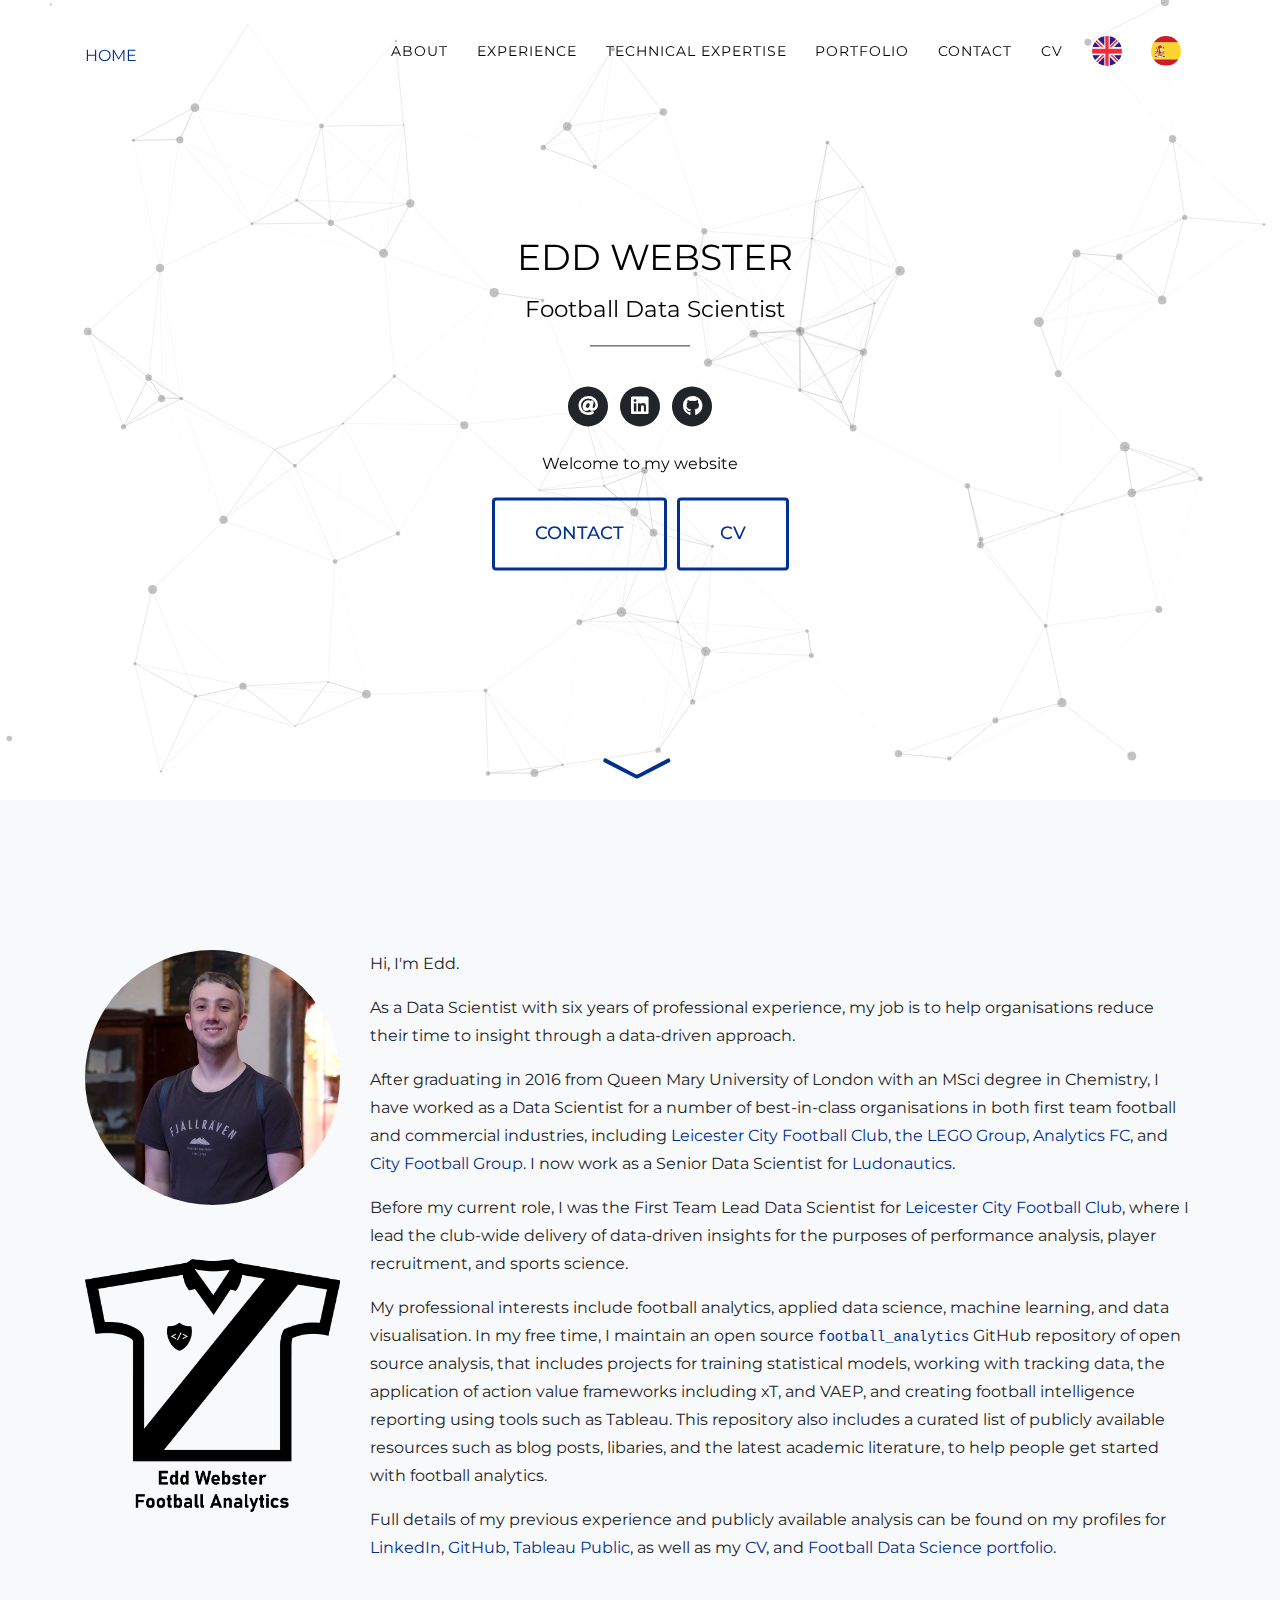
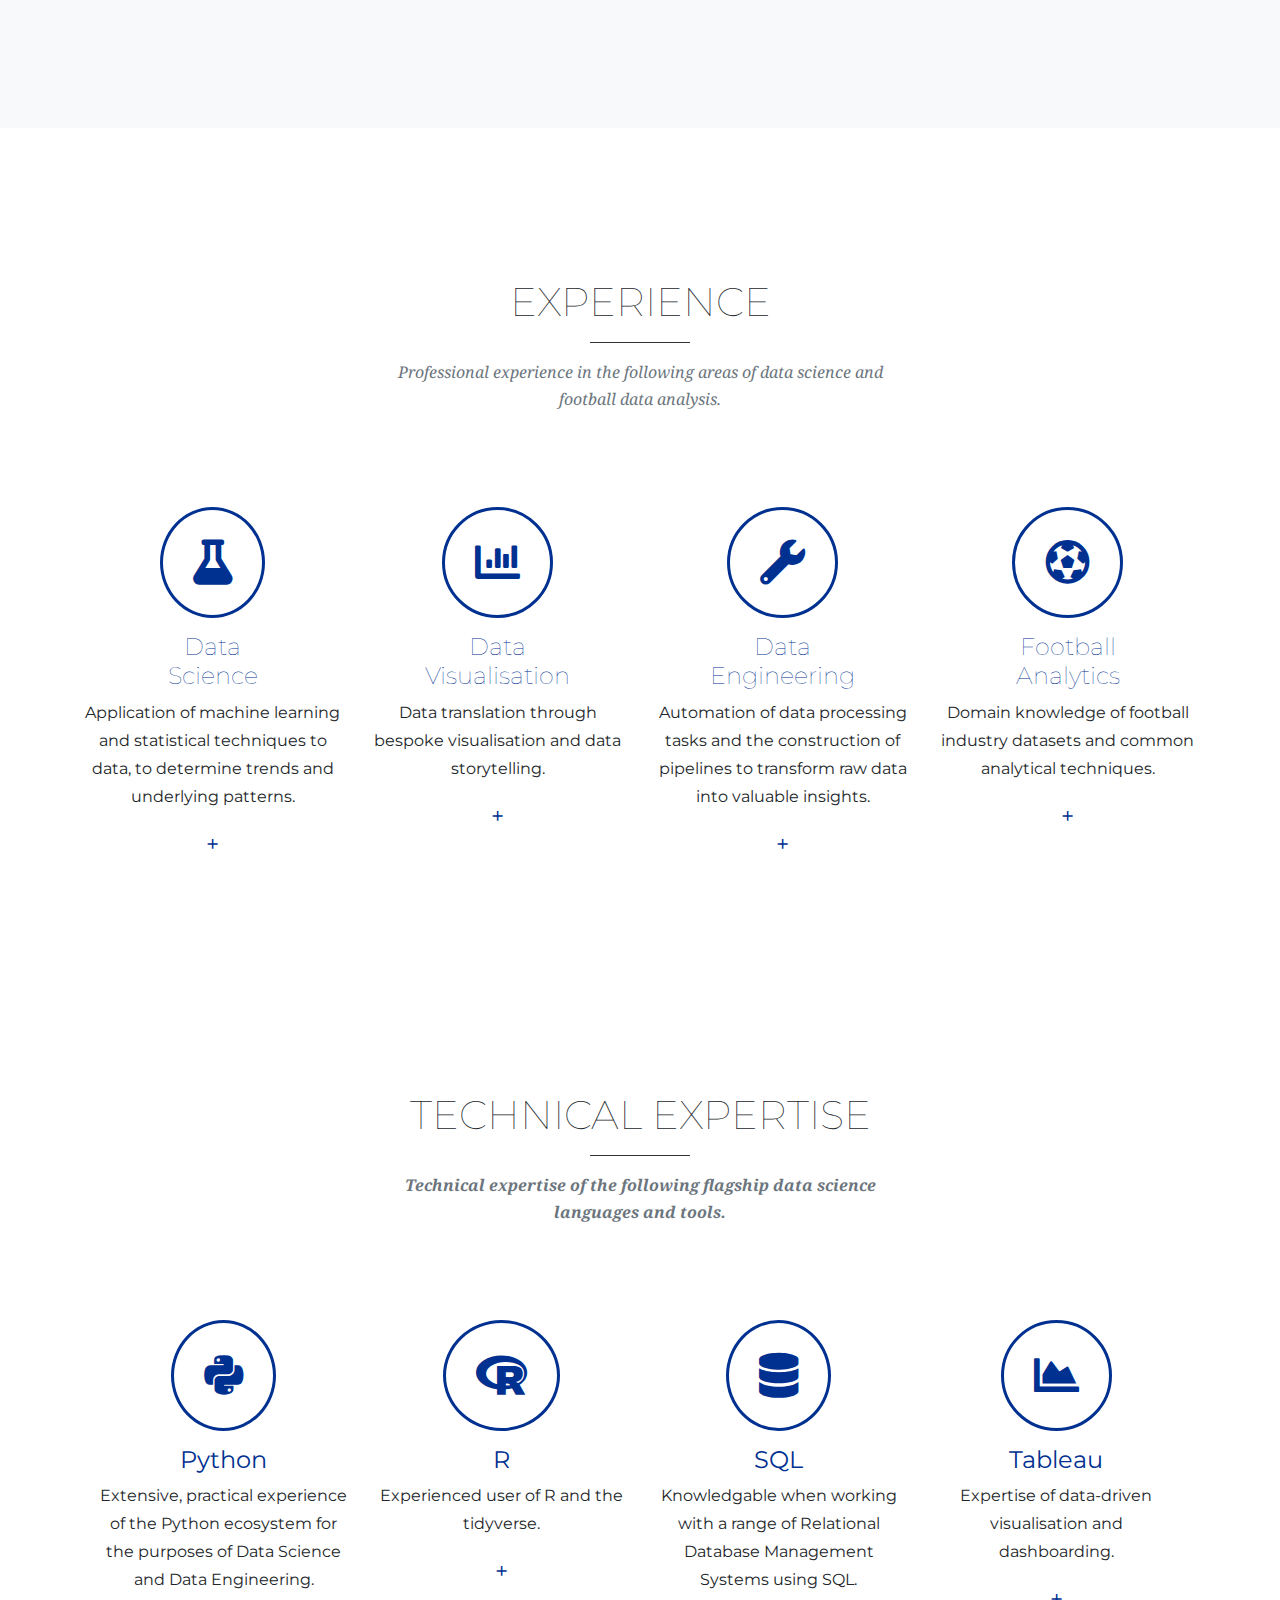
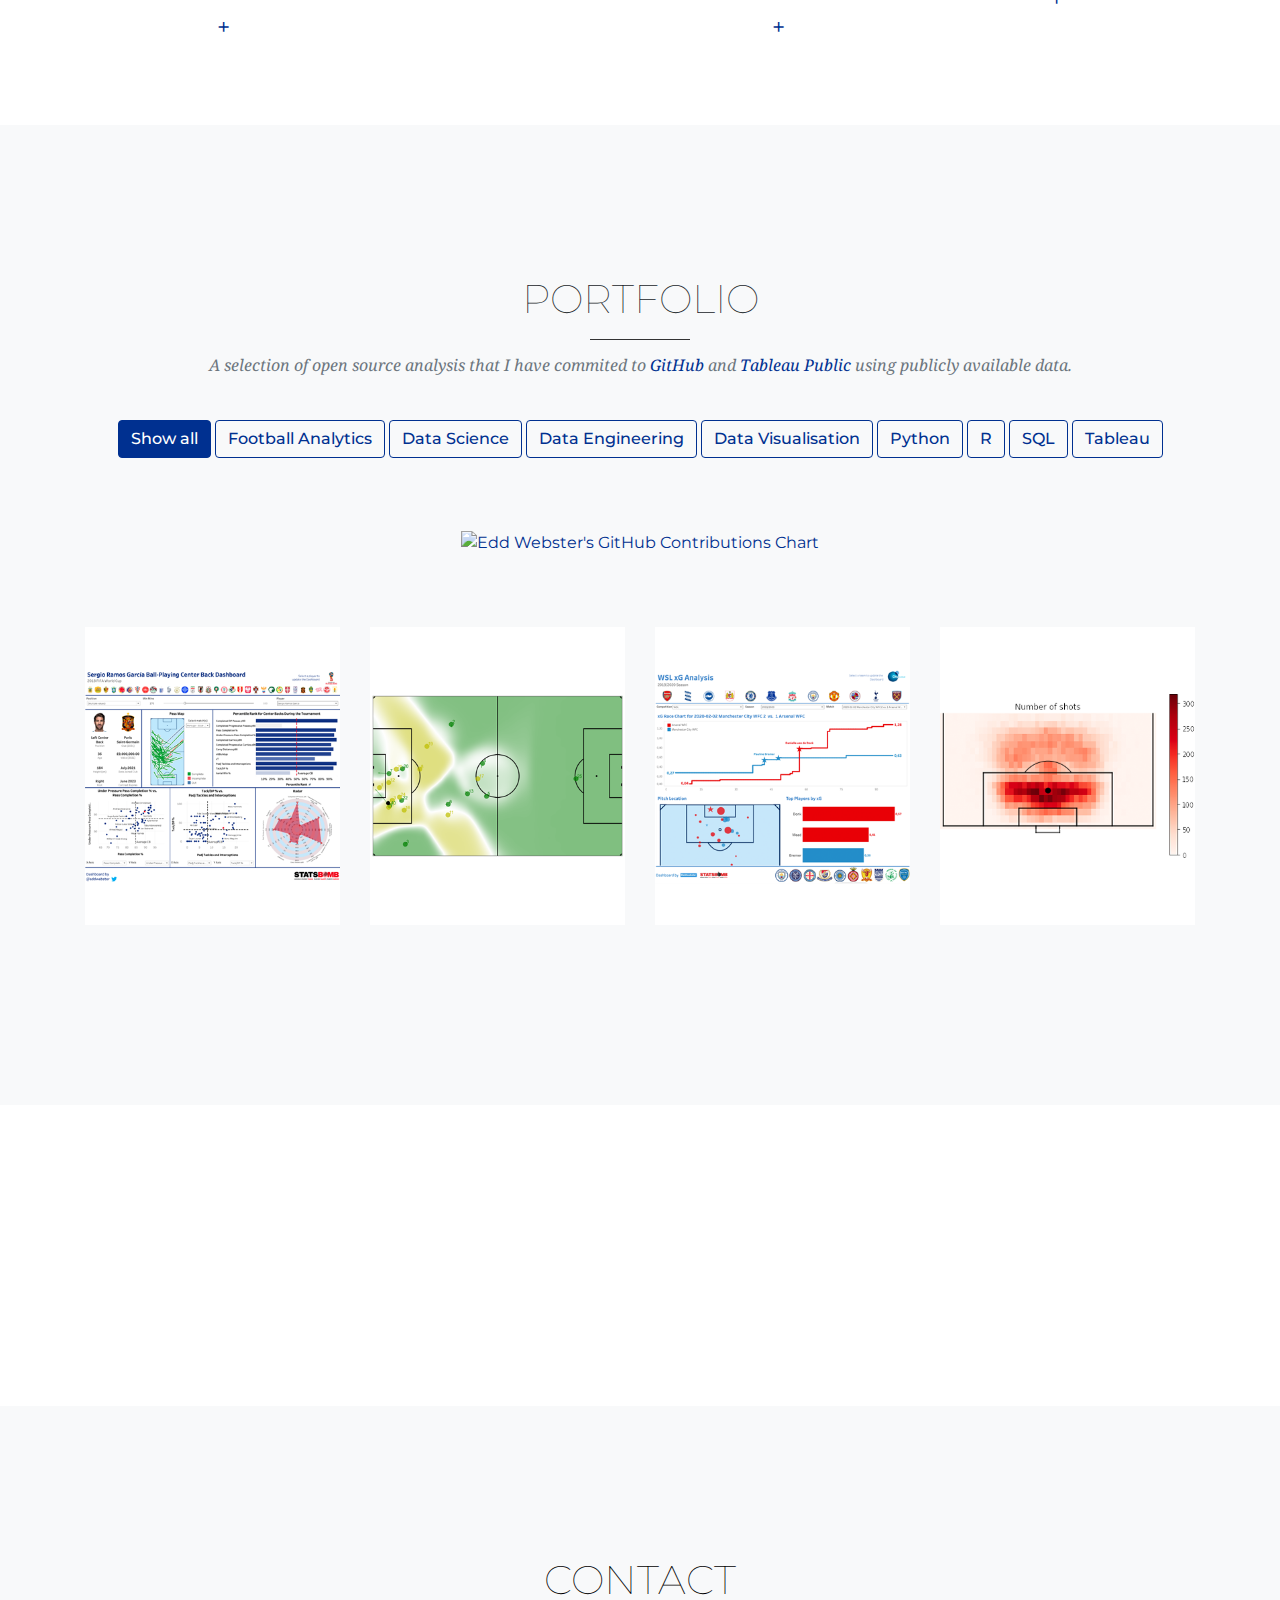
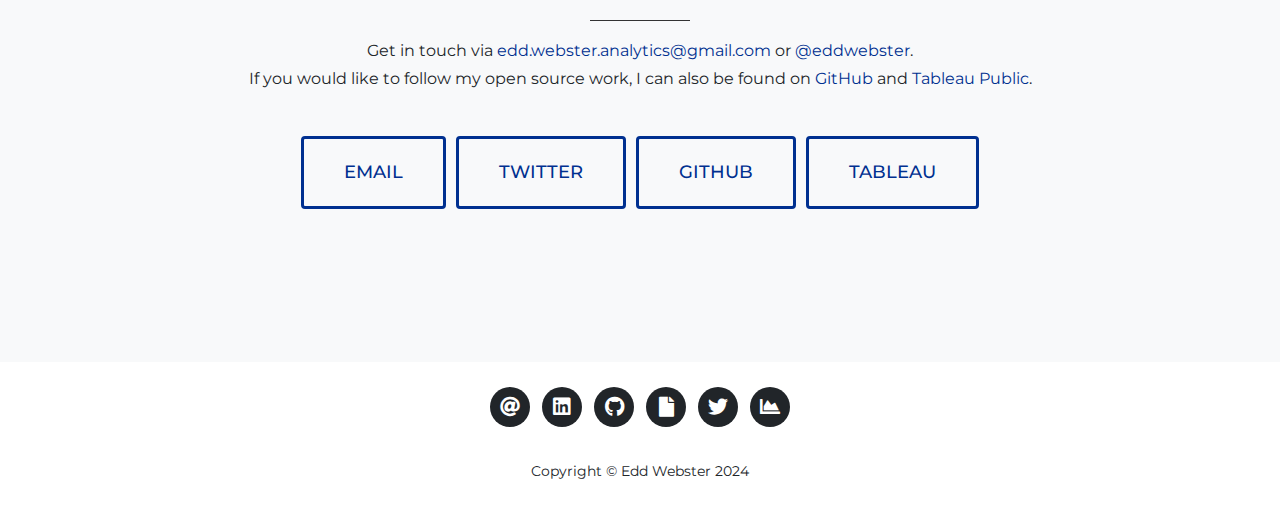
==== commit 39294388: "Add files via upload" ====
--- a/index.html
+++ b/index.html
@@ -18,7 +18,7 @@
     <title>Edd Webster | Football Data Scientist</title>
     <meta name="viewport" content="width=device-width, initial-scale=1, shrink-to-fit=no">
     <meta name="description" content="Welcome to my page. My name is Edd Webster and I am a Football Data Scientist.">
-    <meta name="keywords" content="Edd Webster, Football Data Scientist, Data Scientist, Soccer Data Scientist, Football Analytics, Soccer Analytics, Football Data Analytics, Soccer Data Analytics, Sports Analytics, Análisis de Datos de Fútbol, Data Scientist, Data Science, Data Analysis, Data Visualisation, Machine Learning, AI, Statistics, Leicester City, Lego, Data, Football, Soccer, Futbol, Sports, Analytics, Sports Stats, Python, R, SQL, Tableau, Football Data, Football Stats, Soccer Data, Expected Goals, xG">
+    <meta name="keywords" content="Edd Webster, Football Data Scientist, Data Scientist, Soccer Data Scientist, Football Analytics, Soccer Analytics, Football Data Analytics, Soccer Data Analytics, Sports Analytics, Análisis de Datos de Fútbol, Data Scientist, Data Science, Data Analysis, Data Visualisation, Machine Learning, AI, Statistics, Ludonautics, Leicester City, LEGO, Data, Football, Soccer, Futbol, Sports, Analytics, Sports Stats, Python, R, SQL, Tableau, Football Data, Football Stats, Soccer Data, Expected Goals, xG">
     <meta name="author" content="Edd Webster">
     <link rel="icon" href="img/logo/Home_single_small.png">
 
@@ -117,7 +117,7 @@
         </li>
       </ul>
       <br>
-      <p>Welcome to my website.<br>I am a Senior Data Scientist for<br><a href="https://ludonautics.com/" target="_blank">Ludonautics</a>.</p>
+      <p>Welcome to my website</p>
       <a class="btn btn-primary btn-xl text-uppercase js-scroll-trigger" href="#contact">Contact</a>
       <a class="btn btn-primary btn-xl text-uppercase js-scroll-trigger" href="/downloads/EddWebsterCV.pdf" download>CV</a>
   </div>
@@ -147,7 +147,7 @@
       <div class="col-lg-9 text-center text-md-left">
         <p>Hi, I'm Edd.</p>
         <p>As a Data Scientist with six years of professional experience, my job is to help organisations reduce their time to insight through a data-driven approach.</p>
-        <p>After graduating in 2016 from Queen Mary University of London with an MSci degree in Chemistry, I have worked as a Data Scientist for a number of best-in-class organisations in both first team football and commercial industries, including <a href="https://www.lcfc.com/" target="_blank">Leicester City Football Club</a>, <a href="/downloads/EddWebsterCVLEGO.pdf" download>the LEGO Group</a>, <a href="https://analyticsfc.co.uk/" target="_blank">Analytics FC</a>, and <a href="https://www.cityfootballgroup.com/" target="_blank">City Football Group</a>. I now work as a Senior Data Scientist for <a href="https://ludonautics.com/" target="_blank">Ludonautics</a>, helping football clubs improve their decision making capability through applied statistical analysis.</p>
+        <p>After graduating in 2016 from Queen Mary University of London with an MSci degree in Chemistry, I have worked as a Data Scientist for a number of best-in-class organisations in both first team football and commercial industries, including <a href="https://www.lcfc.com/" target="_blank">Leicester City Football Club</a>, <a href="/downloads/EddWebsterCVLEGO.pdf" download>the LEGO Group</a>, <a href="https://analyticsfc.co.uk/" target="_blank">Analytics FC</a>, and <a href="https://www.cityfootballgroup.com/" target="_blank">City Football Group</a>. I now work as a Senior Data Scientist for <a href="https://ludonautics.com/" target="_blank">Ludonautics</a>.</p>
         <p>Before my current role, I was the First Team Lead Data Scientist for <a href="https://www.lcfc.com/" target="_blank">Leicester City Football Club</a>, where I lead the club-wide delivery of data-driven insights for the purposes of performance analysis, player recruitment, and sports science.</p>
         <p>My professional interests include football analytics, applied data science, machine learning, and data visualisation. In my free time, I maintain an open source <code><a href="https://github.com/eddwebster/football_analytics" target="_blank">football_analytics</a></code> GitHub repository of open source analysis, that includes projects for training statistical models, working with tracking data, the application of action value frameworks including xT, and VAEP, and creating football intelligence reporting using tools such as Tableau. This repository also includes a curated list of publicly available resources such as blog posts, libaries, and the latest academic literature, to help people get started with football analytics.</p>
         <p>Full details of my previous experience and publicly available analysis can be found on my profiles for <a href="https://www.linkedin.com/in/eddwebster/" target="_blank">LinkedIn</a>, <a href="https://github.com/eddwebster/" target="_blank">GitHub</a>, <a href="https://public.tableau.com/profile/edd.webster#!/" target="_blank">Tableau Public</a>, as well as my <a href="/downloads/EddWebsterCV.pdf" download>CV</a>, and <a href="https://docs.google.com/presentation/d/1sWb5UDDp_3klAdLF0E30HTOo0ZKNcK2KPPHAfmsclF8/" target="_blank">Football Data Science portfolio</a>.
